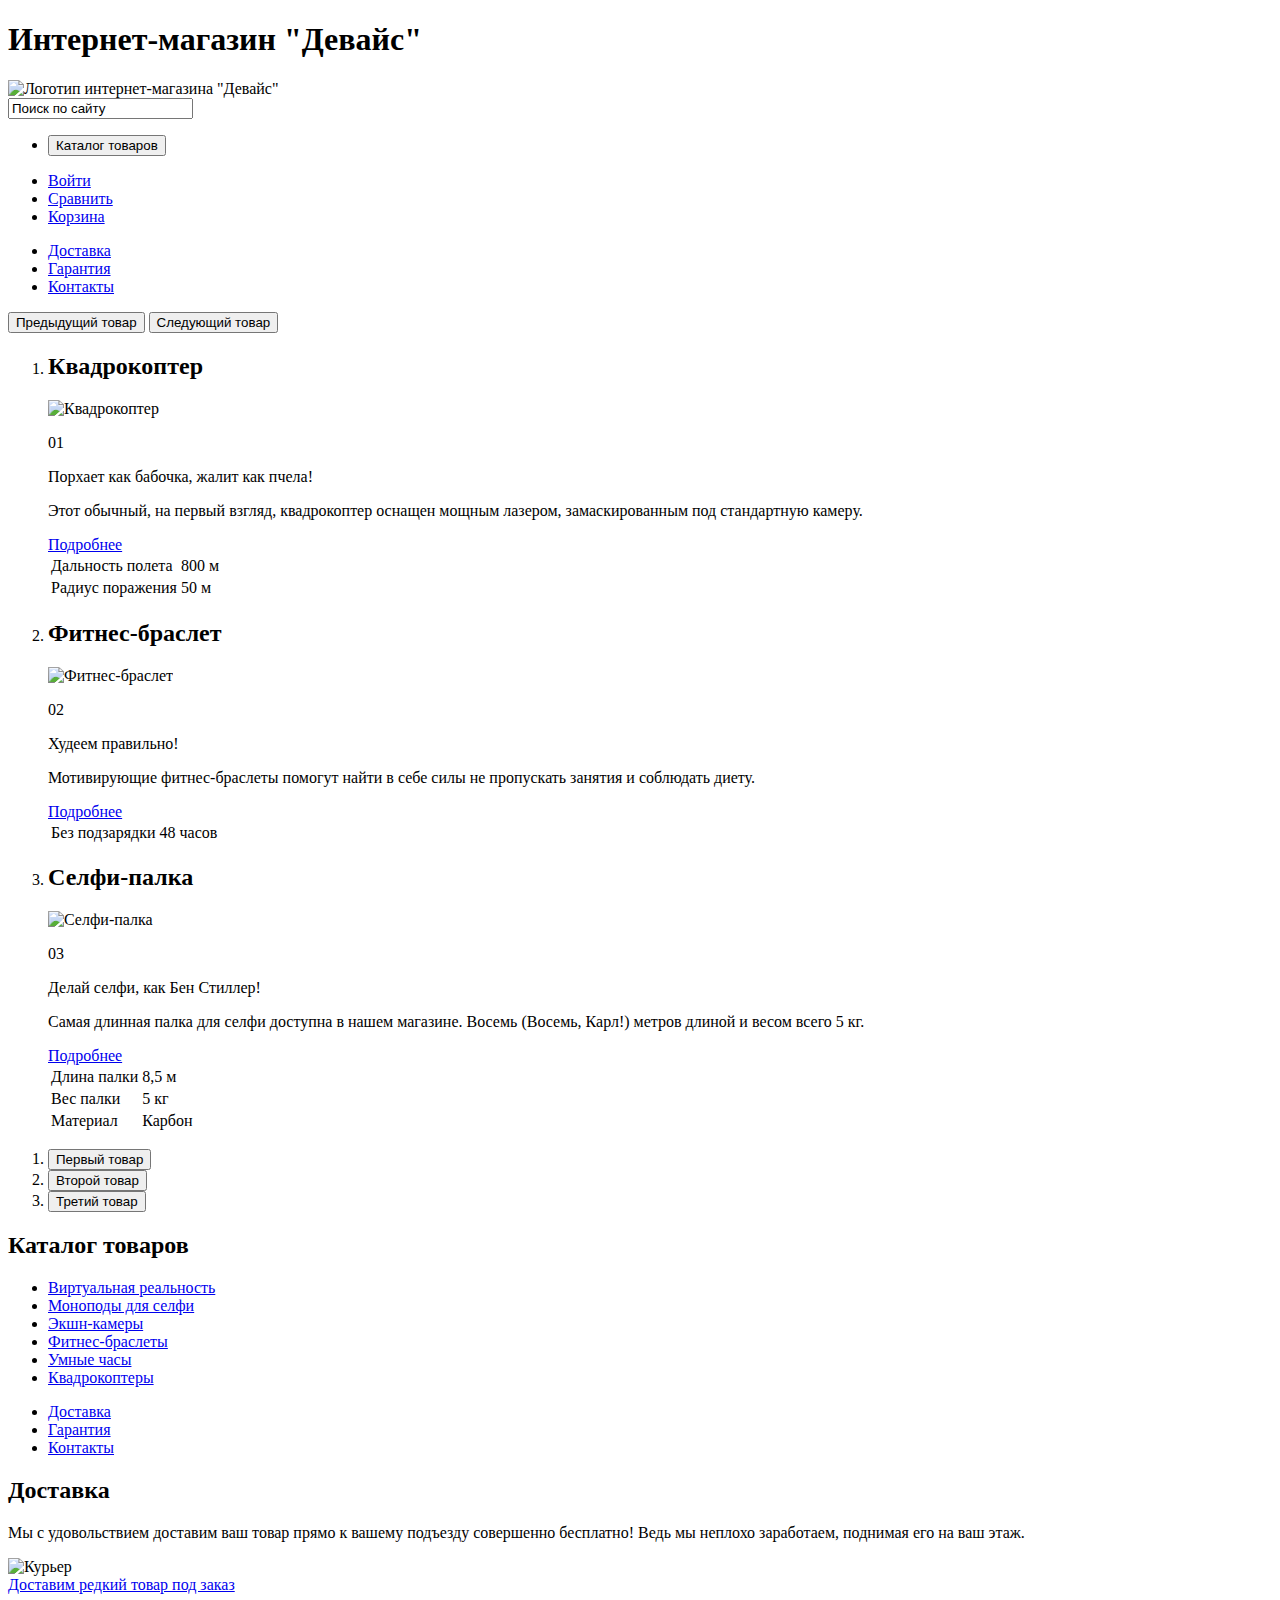
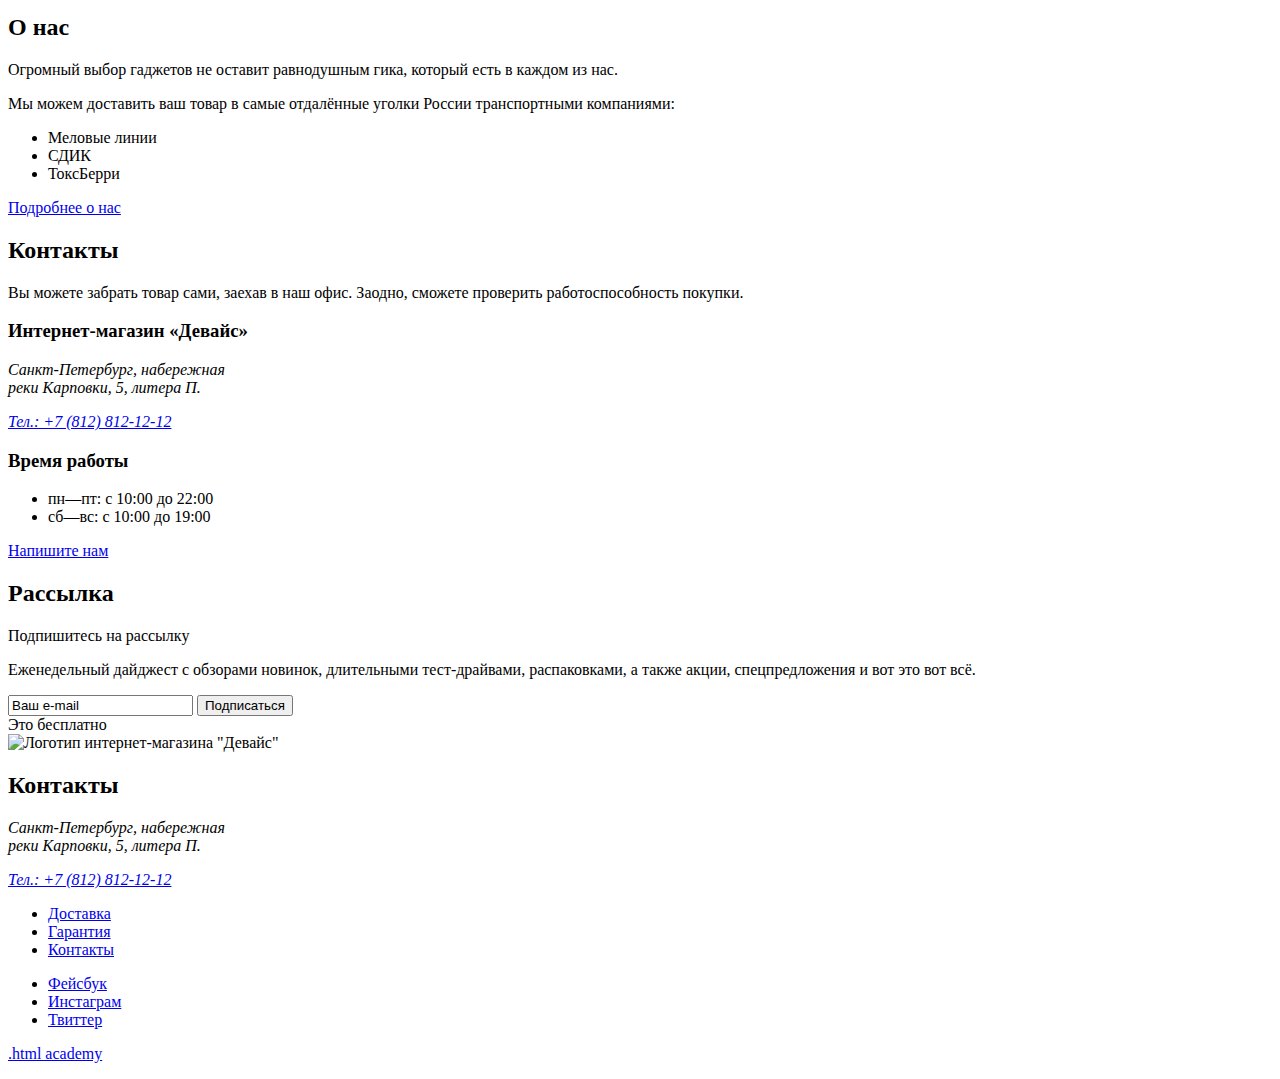
==== index.html @ 281ca339 "Исправляет слайдер на главной странице" ====
<!DOCTYPE html>
<html lang="ru">
  <head>
    <meta charset="utf-8">
    <title>HTML Academy: Девайс</title>
  </head>
  <body>
    <header class="page-header">
      <h1 class="visually-hidden">Интернет-магазин "Девайс"</h1>
      <img class="logo-header" src="#" alt='Логотип интернет-магазина "Девайс"'>
      <form>
        <input type="search" name="page-search" id="search-field" value="Поиск по сайту">
      </form>
      <nav class="page-navigation">
        <ul class="navigation-catalogue">
          <li class="navigation-item">
            <button class="catalog-button" type="button">Каталог товаров</button>
          </li>
        </ul>
        <ul class="navigation-user">
          <li class="navigation-item">
            <a class="navigation-link" href="#">Войти</a>
          </li>
          <li class="navigation-item">
            <a class="navigation-link" href="#">Сравнить</a>
          </li>
          <li class="navigation-item">
            <a class="navigation-link" href="#">Корзина</a>
          </li>
        </ul>
        <ul class="navigation-services">
          <li class="navigation-item">
            <a class="navigation-link" href="#">Доставка</a>
          </li>
          <li class="navigation-item">
            <a class="navigation-link" href="#">Гарантия</a>
          </li>
          <li class="navigation-item">
            <a class="navigation-link" href="#">Контакты</a>
          </li>
        </ul>
      </nav>
    </header>
    <main class="main-index">
      <div class="device-navigation">
        <button class="slider-button slider-prev" type="button">
          <span class="visually-hidden">Предыдущий товар</span>
        </button>
        <button class="slider-button slider-next" type="button">
          <span class="visually-hidden">Следующий товар</span>
        </button>
      </div>
      <ol class="slider-pagination">
        <li class="slider-pagination-item">
          <section class="slider-quadcopter">
            <h2 class="visually-hidden">Квадрокоптер</h2>
            <img src="#" alt="Квадрокоптер">
            <p class="device-number">01</p>
            <p class="device-motto">Порхает как бабочка, жалит как пчела!</p>
            <p class="device-description">Этот обычный, на первый взгляд, квадрокоптер оснащен
              мощным лазером, замаскированным под стандартную камеру.</p>
            <a class="link device-details" href="#">Подробнее</a>
            <table class="device-table">
              <tr class="device-table-item">
                <td class="device-table-key">Дальность полета</td>
                <td class="device-table-value">800 м</td>
              </tr>
              <tr class="device-table-item">
                <td class="device-table-key">Радиус поражения</td>
                <td class="device-table-value">50 м</td>
              </tr>
            </table>
          </section>
        </li>
        <li class="slider-pagination-item">
          <section class="slider-fitness-tracker">
            <h2 class="visually-hidden">Фитнес-браслет</h2>
            <img src="#" alt="Фитнес-браслет">
            <p class="device-number">02</p>
            <p class="device-motto">Худеем правильно!</p>
            <p class="device-description">Мотивирующие фитнес-браслеты помогут найти в себе силы
              не пропускать занятия и соблюдать диету.</p>
            <a class="link device-details" href="#">Подробнее</a>
            <table class="device-table">
              <tr class="device-table-item">
                <td class="device-table-key">Без подзарядки</td>
                <td class="device-table-value">48 часов</td>
              </tr>
            </table>
          </section>
        </li>
        <li class="slider-pagination-item">
          <section class="monopod">
            <h2 class="visually-hidden">Селфи-палка</h2>
            <img src="#" alt="Селфи-палка">
            <p class="device-number">03</p>
            <p class="device-motto">Делай селфи, как Бен Стиллер!</p>
            <p class="device-description">Самая длинная палка для селфи доступна в нашем магазине.
              Восемь (Восемь, Карл!) метров длиной и весом всего 5 кг.</p>
            <a class="link device-details" href="#">Подробнее</a>
            <table class="device-table">
              <tr class="device-table-item">
                <td class="device-table-key">Длина палки</td>
                <td class="device-table-value">8,5 м</td>
              </tr>
              <tr class="device-table-item">
                <td class="device-table-key">Вес палки</td>
                <td class="device-table-value">5 кг</td>
              </tr>
              <tr class="device-table-item">
                <td class="device-table-key">Материал</td>
                <td class="device-table-value">Карбон</td>
              </tr>
            </table>
          </section>
        </li>
      </ol>
      <ol class="device-navigation">
        <li class="device-navigation-item">
          <button class="device-button-active">
            <span class="visually-hidden">Первый товар</span>
          </button>
        </li>
        <li class="device-navigation-item">
          <button class="device-button">
            <span class="visually-hidden">Второй товар</span>
          </button>
        </li>
        <li class="device-navigation-item">
          <button class="device-button">
            <span class="visually-hidden">Третий товар</span>
          </button>
        </li>
      </ol>
      <section class="catalog">
        <h2 class="visually-hidden">Каталог товаров</h2>
        <ul class="catalog-list">
          <li class="catalog-item">
            <a class="catalog-link" href="catalog.html">Виртуальная реальность</a>
          </li>
          <li class="catalog-item">
            <a class="catalog-link" href="catalog.html">Моноподы для селфи</a>
          </li>
          <li class="catalog-item">
            <a class="catalog-link" href="catalog.html">Экшн-камеры</a>
          </li>
          <li class="catalog-item">
            <a class="catalog-link" href="catalog.html">Фитнес-браслеты</a>
          </li>
          <li class="catalog-item">
            <a class="catalog-link" href="catalog.html">Умные часы</a>
          </li>
          <li class="catalog-item">
            <a class="catalog-link" href="catalog.html">Квадрокоптеры</a>
          </li>
        </ul>
      </section>
      <section class="delivery">
        <ul class="navigation-services">
          <li class="navigation-item">
            <a class="link navigation-link" href="#">Доставка</a>
          </li>
          <li class="navigation-item">
            <a class="link navigation-link" href="#">Гарантия</a>
          </li>
          <li class="navigation-item">
            <a class="link navigation-link" href="#">Контакты</a>
          </li>
        </ul>
        <h2 class="delivery">Доставка</h2>
        <p class="delivery-text">Мы с удовольствием доставим ваш товар прямо
          к вашему подъезду совершенно бесплатно! Ведь
          мы неплохо заработаем, поднимая его на ваш этаж.</p>
        <img src="#" alt="Курьер">
      </section>
      <div class="special-delivery">
        <a class="special-delivery-link" href="#">
          Доставим редкий товар под заказ
        </a>
      </div>
      <section class="contacts">
        <h2 class="about-us">О нас</h2>
        <p class="about-us-text">
          Огромный выбор гаджетов не оставит равнодушным
          гика, который есть в каждом из нас.
        </p>
        <p class="about-us-text">
          Мы можем доставить ваш товар в самые отдалённые
          уголки России транспортными компаниями:
        </p>
        <ul class="about-us-list">
          <li class="about-us-item">Меловые линии</li>
          <li class="about-us-item">СДИК</li>
          <li class="about-us-item">ТоксБерри</li>
        </ul>
        <a class="link more-about-us" href="#">Подробнее о нас</a>
      </section>
      <section class="contacts">
        <h2 class="contacts">Контакты</h2>
        <p class="contacts-text">
          Вы можете забрать товар сами, заехав в наш офис.
          Заодно, сможете проверить работоспособность покупки.
        </p>
        <h3 class="contacts-name">Интернет-магазин «Девайс»</h3>
        <address class="contacts-address">
          <p class="contacts-address-text">Санкт-Петербург, набережная<br>
            реки Карповки, 5, литера П.</p>
          <a class="contacts-phone" href="tel:88121212">Тел.: +7 (812) 812-12-12</a>
        </address>
        <h3 class="contacts-schedule">Время работы</h3>
        <ul class="schedule">
          <li class="schedule-item">пн—пт: с 10:00 до 22:00</li>
          <li class="schedule-item">сб—вс: с 10:00 до 19:00</li>
        </ul>
        <a class="link contacts-mail" href="#">Напишите нам</a>
      </section>
      <section class="mailing">
        <h2 class="visually-hidden">Рассылка</h2>
        <p class="mailing-motto">Подпишитесь на рассылку</p>
        <p class="mailing-text">Еженедельный дайджест с обзорами новинок,
          длительными тест-драйвами, распаковками, а также акции, спецпредложения и вот это вот всё.</p>
        <form class="mailing-form">
          <input class="subscription" type="email" value="Ваш e-mail">
          <button class="subscription-button" type="submit">Подписаться</button>
        </form>
        <span class="mailing-free">Это бесплатно</span>
      </section>
    </main>
    <footer class="page-footer">
      <img class="logo-footer" src="#" alt='Логотип интернет-магазина "Девайс"'>
      <h2 class="visually-hidden">Контакты</h2>
      <address class="contacts-address">
        <p class="contacts-address-text">Санкт-Петербург, набережная<br>
          реки Карповки, 5, литера П.</p>
        <a class="contacts-phone" href="tel:88121212">Тел.: +7 (812) 812-12-12</a>
      </address>
      <nav class="page-navigation">
        <ul class="navigation-info">
          <li class="navigation-item">
            <a class="navigation-link" href="#">Доставка</a>
          </li>
          <li class="navigation-item">
            <a class="navigation-link" href="#">Гарантия</a>
          </li>
          <li class="navigation-item">
            <a class="navigation-link" href="#">Контакты</a>
          </li>
        </ul>
      </nav>
      <ul class="social-media-links">
        <li class="social-media-item">
          <a class="facebook-link" href="https://www.facebook.com/htmlacademy">
            <span class="visually-hidden">Фейсбук</span>
          </a>
        </li>
        <li class="social-media-item">
          <a class="instagram-link" href="https://www.instagram.com/htmlacademy/">
            <span class="visually-hidden">Инстаграм</span>
          </a>
        </li>
        <li class="social-media-item">
          <a class="twitter-link" href="https://www.twitter.com/htmlacademy_ru">
            <span class="visually-hidden">Твиттер</span>
          </a>
        </li>
      </ul>
      <p class="htmlacademy-text">
        <a class="htmlacademy-link" href="https://htmlacademy.ru/">.html academy</a>
      </p>
    </footer>
  </body>
</html>
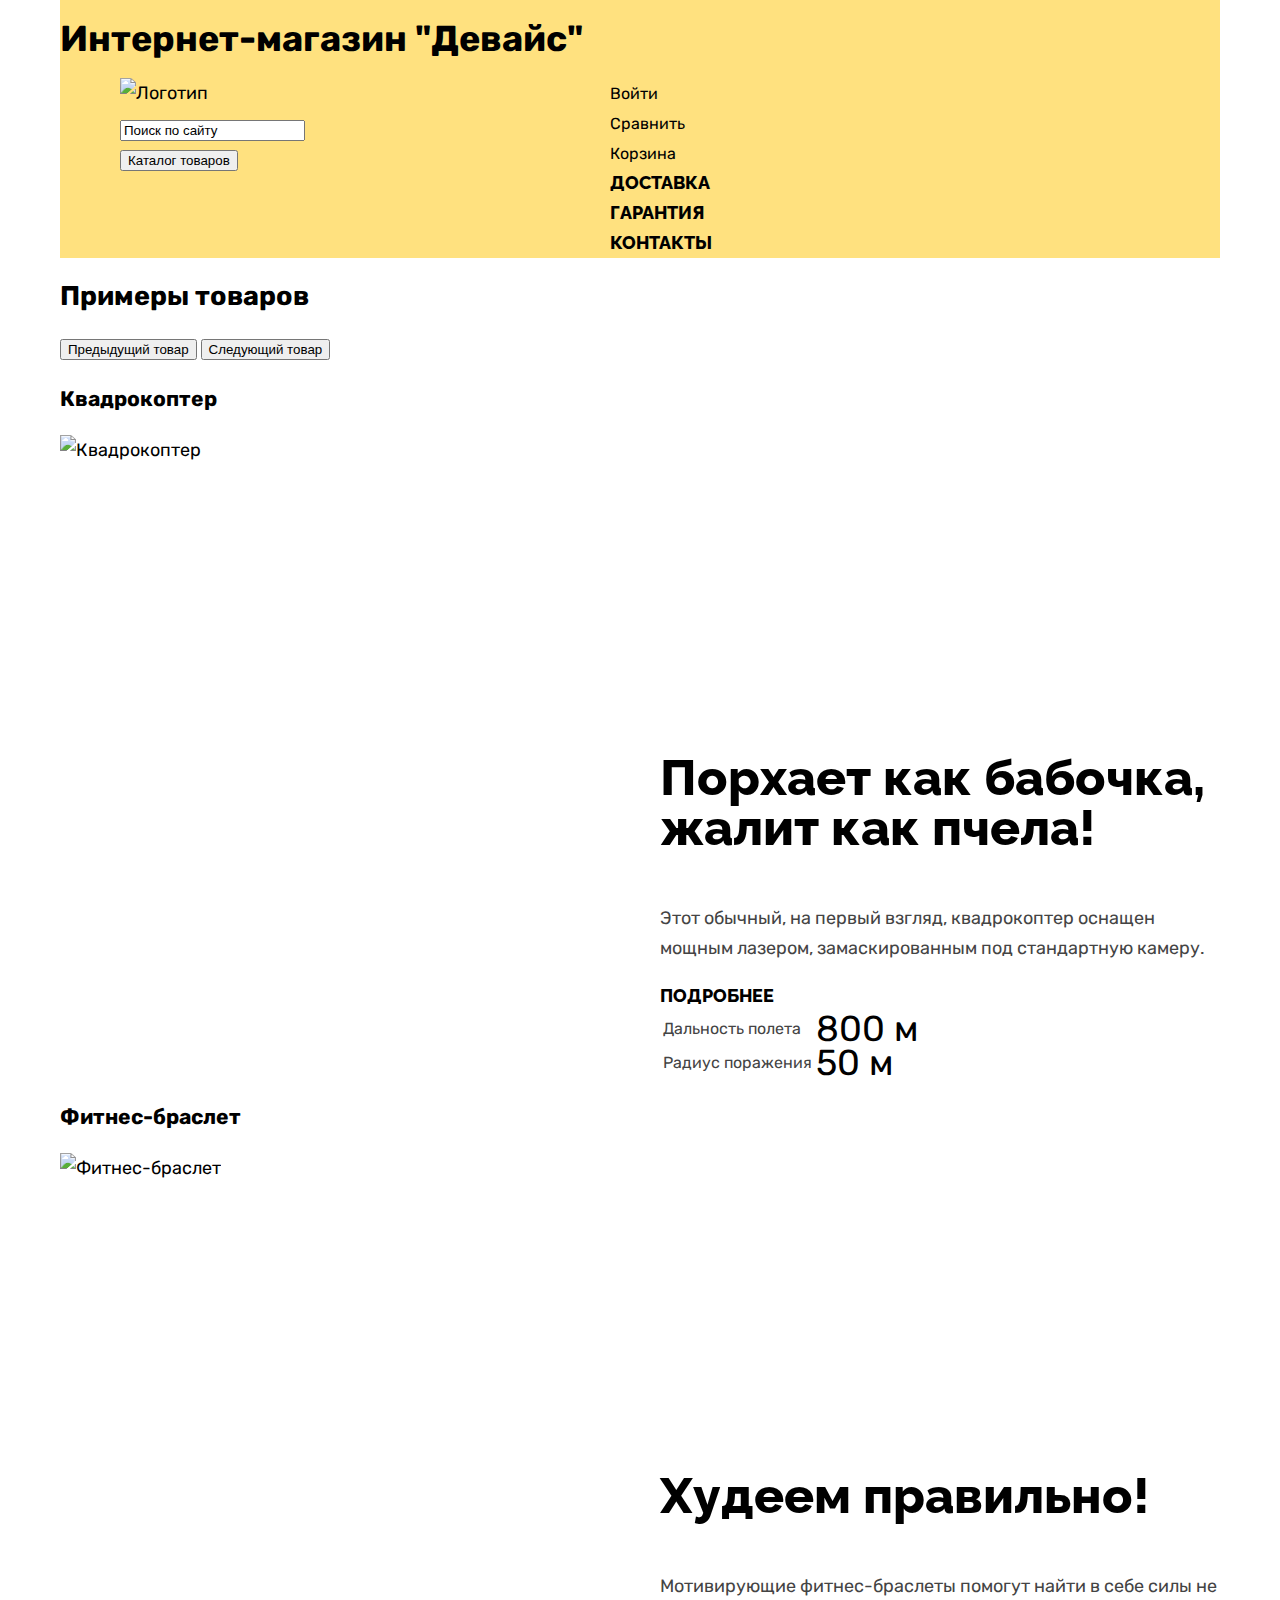
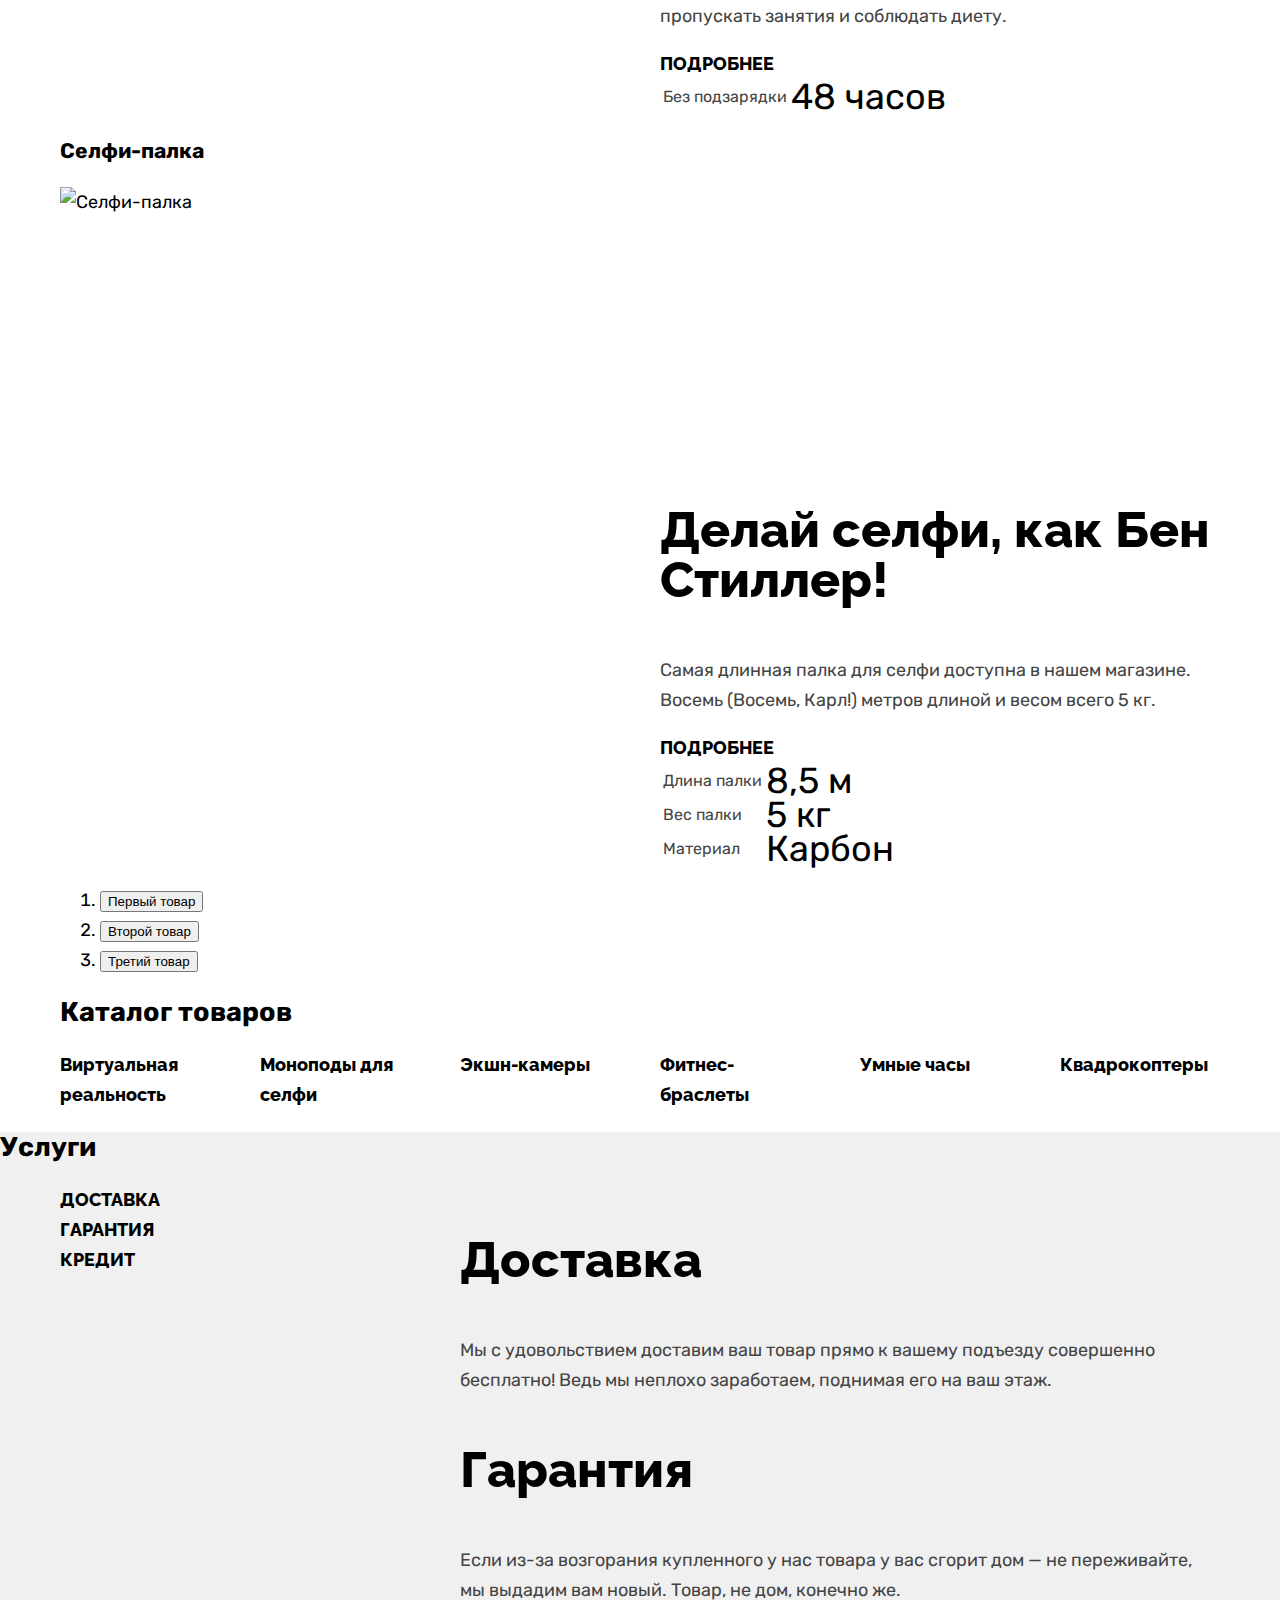
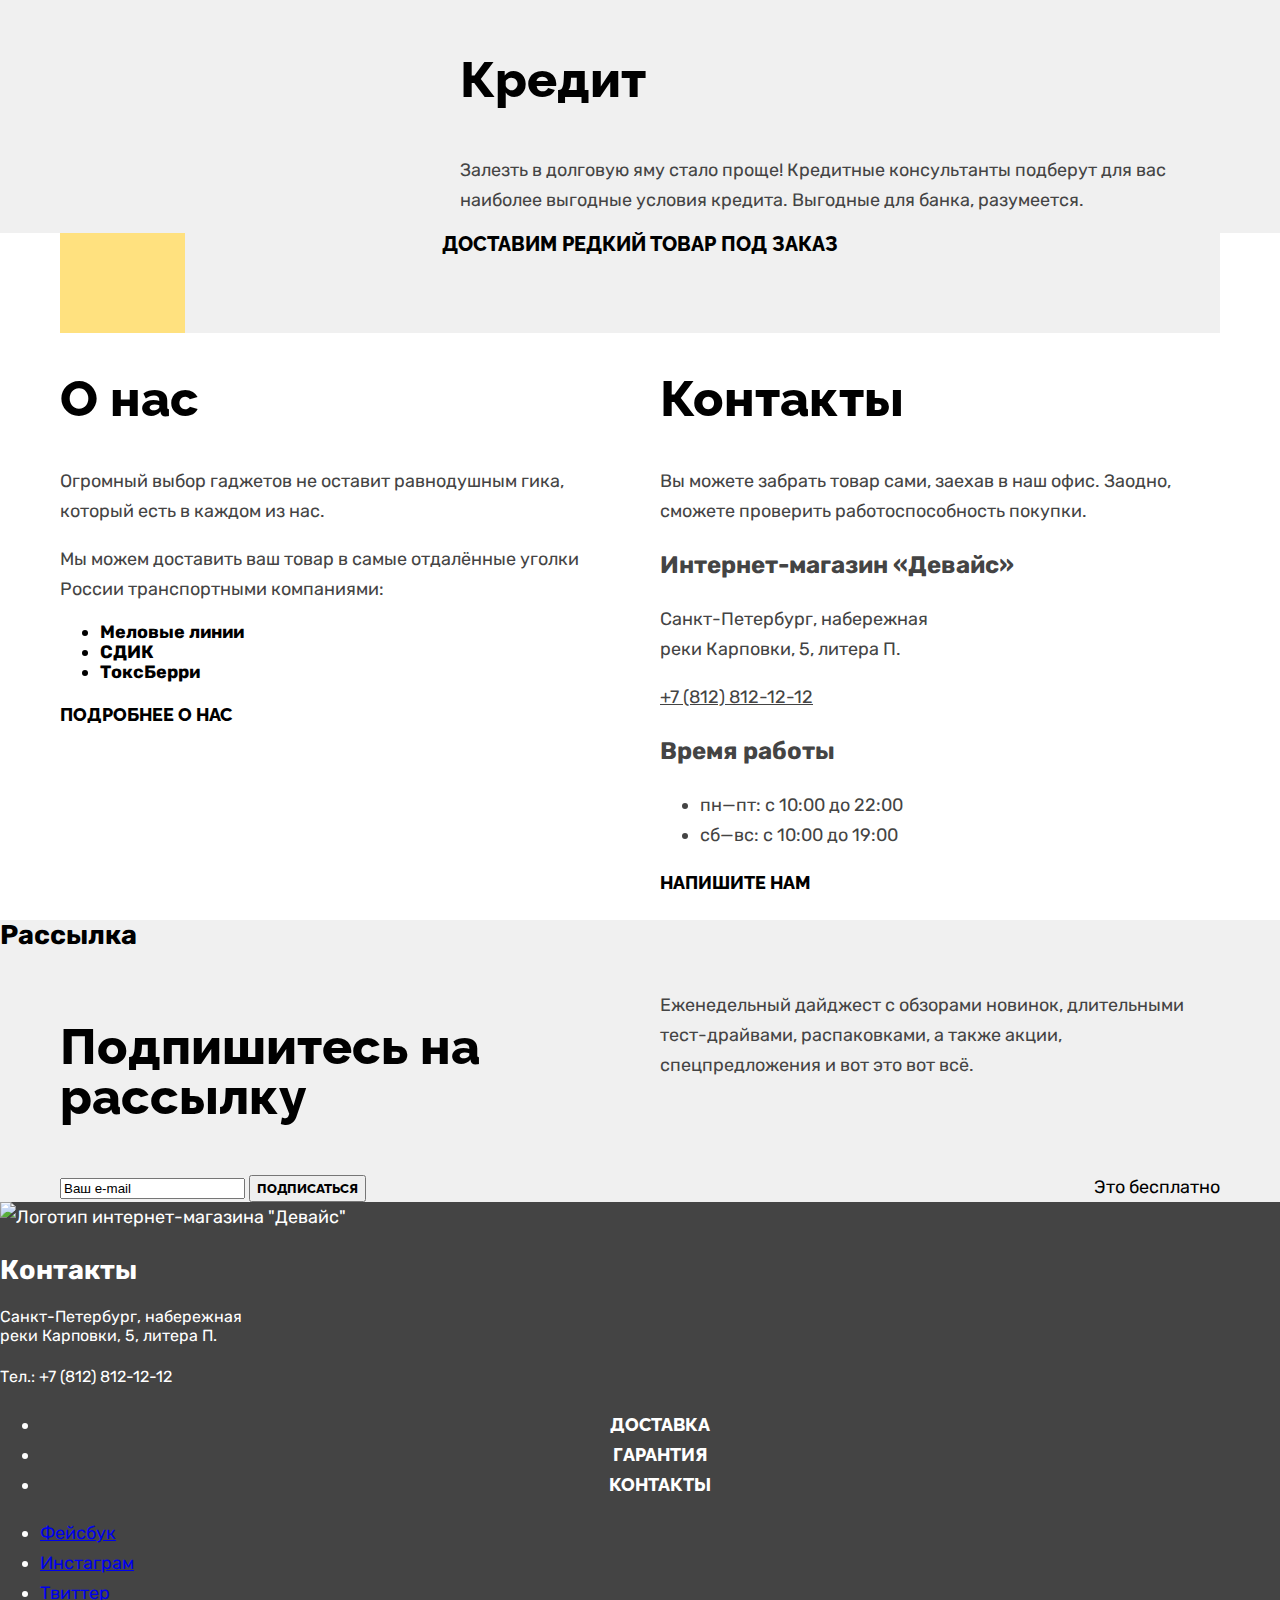
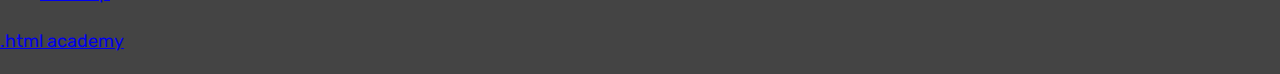
==== commit b933d7bb: "Базовая сетка для шапки и основной части главной страницы" ====
--- a/index.html
+++ b/index.html
@@ -3,135 +3,149 @@
   <head>
     <meta charset="utf-8">
     <title>HTML Academy: Девайс</title>
+    <link rel="stylesheet" href="styles/styles.css">
   </head>
   <body>
     <header class="page-header">
       <h1 class="visually-hidden">Интернет-магазин "Девайс"</h1>
-      <img class="logo-header" src="#" alt='Логотип интернет-магазина "Девайс"'>
-      <form>
-        <input type="search" name="page-search" id="search-field" value="Поиск по сайту">
-      </form>
-      <nav class="page-navigation">
-        <ul class="navigation-catalogue">
-          <li class="navigation-item">
-            <button class="catalog-button" type="button">Каталог товаров</button>
-          </li>
-        </ul>
-        <ul class="navigation-user">
-          <li class="navigation-item">
-            <a class="navigation-link" href="#">Войти</a>
-          </li>
-          <li class="navigation-item">
-            <a class="navigation-link" href="#">Сравнить</a>
-          </li>
-          <li class="navigation-item">
-            <a class="navigation-link" href="#">Корзина</a>
-          </li>
-        </ul>
-        <ul class="navigation-services">
-          <li class="navigation-item">
-            <a class="navigation-link" href="#">Доставка</a>
-          </li>
-          <li class="navigation-item">
-            <a class="navigation-link" href="#">Гарантия</a>
-          </li>
-          <li class="navigation-item">
-            <a class="navigation-link" href="#">Контакты</a>
-          </li>
-        </ul>
+      <nav class="navigation">
+        <div class="navigation-container">
+          <img class="logo-header" src="img/logo.svg" width="145" height="36" alt='Логотип интернет-магазина "Девайс"'>
+          <form class="search">
+            <input type="search" name="page-search" id="search-field" value="Поиск по сайту">
+          </form>
+          <ul class="navigation-list navigation-catalog">
+            <li class="navigation-item">
+              <button class="catalog-button" type="button">Каталог товаров</button>
+            </li>
+          </ul>
+        </div>
+        <div class="navigation-container">
+          <ul class="navigation-list navigation-user">
+            <li class="navigation-user-item">
+              <a class="navigation-user-link" href="#">Войти</a>
+            </li>
+            <li class="navigation-user-item">
+              <a class="navigation-user-link" href="#">Сравнить</a>
+            </li>
+            <li class="navigation-user-item">
+              <a class="navigation-user-link" href="#">Корзина</a>
+            </li>
+          </ul>
+          <ul class="navigation-list navigation-services">
+            <li class="navigation-item">
+              <a class="navigation-link" href="#">Доставка</a>
+            </li>
+            <li class="navigation-item">
+              <a class="navigation-link" href="#">Гарантия</a>
+            </li>
+            <li class="navigation-item">
+              <a class="navigation-link" href="#">Контакты</a>
+            </li>
+          </ul>
+        </div>
       </nav>
     </header>
-    <main class="main-index">
-      <div class="device-navigation">
-        <button class="slider-button slider-prev" type="button">
-          <span class="visually-hidden">Предыдущий товар</span>
-        </button>
-        <button class="slider-button slider-next" type="button">
-          <span class="visually-hidden">Следующий товар</span>
-        </button>
-      </div>
-      <ol class="slider-pagination">
-        <li class="slider-pagination-item">
-          <section class="slider-quadcopter">
-            <h2 class="visually-hidden">Квадрокоптер</h2>
-            <img src="#" alt="Квадрокоптер">
-            <p class="device-number">01</p>
-            <p class="device-motto">Порхает как бабочка, жалит как пчела!</p>
-            <p class="device-description">Этот обычный, на первый взгляд, квадрокоптер оснащен
-              мощным лазером, замаскированным под стандартную камеру.</p>
-            <a class="link device-details" href="#">Подробнее</a>
-            <table class="device-table">
-              <tr class="device-table-item">
-                <td class="device-table-key">Дальность полета</td>
-                <td class="device-table-value">800 м</td>
-              </tr>
-              <tr class="device-table-item">
-                <td class="device-table-key">Радиус поражения</td>
-                <td class="device-table-value">50 м</td>
-              </tr>
-            </table>
-          </section>
-        </li>
-        <li class="slider-pagination-item">
-          <section class="slider-fitness-tracker">
-            <h2 class="visually-hidden">Фитнес-браслет</h2>
-            <img src="#" alt="Фитнес-браслет">
-            <p class="device-number">02</p>
-            <p class="device-motto">Худеем правильно!</p>
-            <p class="device-description">Мотивирующие фитнес-браслеты помогут найти в себе силы
-              не пропускать занятия и соблюдать диету.</p>
-            <a class="link device-details" href="#">Подробнее</a>
-            <table class="device-table">
-              <tr class="device-table-item">
-                <td class="device-table-key">Без подзарядки</td>
-                <td class="device-table-value">48 часов</td>
-              </tr>
-            </table>
-          </section>
-        </li>
-        <li class="slider-pagination-item">
-          <section class="monopod">
-            <h2 class="visually-hidden">Селфи-палка</h2>
-            <img src="#" alt="Селфи-палка">
-            <p class="device-number">03</p>
-            <p class="device-motto">Делай селфи, как Бен Стиллер!</p>
-            <p class="device-description">Самая длинная палка для селфи доступна в нашем магазине.
-              Восемь (Восемь, Карл!) метров длиной и весом всего 5 кг.</p>
-            <a class="link device-details" href="#">Подробнее</a>
-            <table class="device-table">
-              <tr class="device-table-item">
-                <td class="device-table-key">Длина палки</td>
-                <td class="device-table-value">8,5 м</td>
-              </tr>
-              <tr class="device-table-item">
-                <td class="device-table-key">Вес палки</td>
-                <td class="device-table-value">5 кг</td>
-              </tr>
-              <tr class="device-table-item">
-                <td class="device-table-key">Материал</td>
-                <td class="device-table-value">Карбон</td>
-              </tr>
-            </table>
-          </section>
-        </li>
-      </ol>
-      <ol class="device-navigation">
-        <li class="device-navigation-item">
-          <button class="device-button-active">
-            <span class="visually-hidden">Первый товар</span>
+    <main class="main-container main-index">
+      <section class="device-examples">
+        <h2 class="visually-hidden">Примеры товаров</h2>
+        <div class="device-navigation">
+          <button class="slider-button slider-prev" type="button">
+            <span class="visually-hidden">Предыдущий товар</span>
           </button>
-        </li>
-        <li class="device-navigation-item">
-          <button class="device-button">
-            <span class="visually-hidden">Второй товар</span>
+          <button class="slider-button slider-next" type="button">
+            <span class="visually-hidden">Следующий товар</span>
           </button>
-        </li>
-        <li class="device-navigation-item">
-          <button class="device-button">
-            <span class="visually-hidden">Третий товар</span>
-          </button>
-        </li>
-      </ol>
+        </div>
+        <ol class="slider-pagination">
+          <li class="slider-item">
+            <div class="slider-container">
+              <h3 class="visually-hidden">Квадрокоптер</h3>
+              <img class="slider-image" src="img/slider/quadcopter.png" width="560" height="560" alt="Квадрокоптер">
+            </div>
+            <div class="slider-container">
+              <p class="device-number">01</p>
+              <p class="section-title device-motto">Порхает как бабочка, жалит как пчела!</p>
+              <p class="device-description">Этот обычный, на первый взгляд, квадрокоптер оснащен
+                мощным лазером, замаскированным под стандартную камеру.</p>
+              <a class="yellow-button device-details" href="#">Подробнее</a>
+              <table class="device-table">
+                <tr class="device-table-item">
+                  <td class="device-table-key">Дальность полета</td>
+                  <td class="device-table-value">800 м</td>
+                </tr>
+                <tr class="device-table-item">
+                  <td class="device-table-key">Радиус поражения</td>
+                  <td class="device-table-value">50 м</td>
+                </tr>
+              </table>
+            </div>
+          </li>
+          <li class="slider-item">
+            <div class="slider-container">
+              <h3 class="visually-hidden">Фитнес-браслет</h3>
+              <img class="slider-image" src="img/slider/bracelet.png" width="560" height="560" alt="Фитнес-браслет">
+            </div>
+            <div class="slider-container">
+              <p class="device-number">02</p>
+              <p class="section-title device-motto">Худеем правильно!</p>
+              <p class="device-description">Мотивирующие фитнес-браслеты помогут найти в себе силы
+                не пропускать занятия и соблюдать диету.</p>
+              <a class="yellow-button device-details" href="#">Подробнее</a>
+              <table class="device-table">
+                <tr class="device-table-item">
+                  <td class="device-table-key">Без подзарядки</td>
+                  <td class="device-table-value">48 часов</td>
+                </tr>
+              </table>
+            </div>
+          </li>
+          <li class="slider-item">
+            <div class="slider-container">
+              <h3 class="visually-hidden">Селфи-палка</h3>
+              <img class="slider-image" src="img/slider/monopods.png" width="560" height="560" alt="Селфи-палка">
+            </div>
+            <div class="slider-container">
+              <p class="device-number">03</p>
+              <p class="section-title device-motto">Делай селфи, как Бен Стиллер!</p>
+              <p class="device-description">Самая длинная палка для селфи доступна в нашем магазине.
+                Восемь (Восемь, Карл!) метров длиной и весом всего 5 кг.</p>
+              <a class="yellow-button device-details" href="#">Подробнее</a>
+              <table class="device-table">
+                <tr class="device-table-item">
+                  <td class="device-table-key">Длина палки</td>
+                  <td class="device-table-value">8,5 м</td>
+                </tr>
+                <tr class="device-table-item">
+                  <td class="device-table-key">Вес палки</td>
+                  <td class="device-table-value">5 кг</td>
+                </tr>
+                <tr class="device-table-item">
+                  <td class="device-table-key">Материал</td>
+                  <td class="device-table-value">Карбон</td>
+                </tr>
+              </table>
+            </div>
+          </li>
+        </ol>
+        <ol class="device-navigation">
+          <li class="device-navigation-item">
+            <button class="device-button-active">
+              <span class="visually-hidden">Первый товар</span>
+            </button>
+          </li>
+          <li class="device-navigation-item">
+            <button class="device-button">
+              <span class="visually-hidden">Второй товар</span>
+            </button>
+          </li>
+          <li class="device-navigation-item">
+            <button class="device-button">
+              <span class="visually-hidden">Третий товар</span>
+            </button>
+          </li>
+        </ol>
+      </section>
       <section class="catalog">
         <h2 class="visually-hidden">Каталог товаров</h2>
         <ul class="catalog-list">
@@ -155,86 +169,112 @@
           </li>
         </ul>
       </section>
-      <section class="delivery">
-        <ul class="navigation-services">
-          <li class="navigation-item">
-            <a class="link navigation-link" href="#">Доставка</a>
-          </li>
-          <li class="navigation-item">
-            <a class="link navigation-link" href="#">Гарантия</a>
-          </li>
-          <li class="navigation-item">
-            <a class="link navigation-link" href="#">Контакты</a>
-          </li>
-        </ul>
-        <h2 class="delivery">Доставка</h2>
-        <p class="delivery-text">Мы с удовольствием доставим ваш товар прямо
-          к вашему подъезду совершенно бесплатно! Ведь
-          мы неплохо заработаем, поднимая его на ваш этаж.</p>
-        <img src="#" alt="Курьер">
-      </section>
-      <div class="special-delivery">
-        <a class="special-delivery-link" href="#">
-          Доставим редкий товар под заказ
-        </a>
-      </div>
+      <section class="services">
+        <h2 class="visually-hidden">Услуги</h2>
+        <div class="tabs-container">
+          <ol class="navigation-tabs">
+            <li class="navigation-item">
+              <a class="yellow-button" href="#">Доставка</a>
+            </li>
+            <li class="navigation-item">
+              <a class="yellow-button" href="#">Гарантия</a>
+            </li>
+            <li class="navigation-item">
+              <a class="yellow-button" href="#">Кредит</a>
+            </li>
+          </ol>
+          <ol class="navigation-tabs">
+            <li>
+              <h3 class="section-title">Доставка</h3>
+              <p class="tab-text">Мы с удовольствием доставим ваш товар прямо
+                к вашему подъезду совершенно бесплатно! Ведь
+                мы неплохо заработаем, поднимая его на ваш этаж.</p>
+            </li>
+            <li>
+              <h3 class="section-title">Гарантия</h3>
+              <p class="tab-text">Если из-за возгорания купленного у нас товара у вас
+                сгорит дом — не переживайте, мы выдадим вам новый.
+                Товар, не дом, конечно же.</p>
+            </li>
+            <li>
+              <h3 class="section-title">Кредит</h3>
+              <p class="tab-text">Залезть в долговую яму стало проще! Кредитные
+                консультанты подберут для вас наиболее выгодные
+                условия кредита. Выгодные для банка, разумеется.</p>
+            </li>
+          </ol>
+        </div>
+      </section>
+      <a class="special-delivery-link" href="#">
+        <svg class="special-delivery-icon" width="125" height="100"></svg>
+        <div class="special-delivery-text">Доставим редкий товар под заказ</div>
+        <svg class="special-delivery-info" width="125" height="100"></svg>
+      </a>
       <section class="contacts">
-        <h2 class="about-us">О нас</h2>
-        <p class="about-us-text">
-          Огромный выбор гаджетов не оставит равнодушным
-          гика, который есть в каждом из нас.
-        </p>
-        <p class="about-us-text">
-          Мы можем доставить ваш товар в самые отдалённые
-          уголки России транспортными компаниями:
-        </p>
-        <ul class="about-us-list">
-          <li class="about-us-item">Меловые линии</li>
-          <li class="about-us-item">СДИК</li>
-          <li class="about-us-item">ТоксБерри</li>
-        </ul>
-        <a class="link more-about-us" href="#">Подробнее о нас</a>
-      </section>
-      <section class="contacts">
-        <h2 class="contacts">Контакты</h2>
-        <p class="contacts-text">
-          Вы можете забрать товар сами, заехав в наш офис.
-          Заодно, сможете проверить работоспособность покупки.
-        </p>
-        <h3 class="contacts-name">Интернет-магазин «Девайс»</h3>
-        <address class="contacts-address">
-          <p class="contacts-address-text">Санкт-Петербург, набережная<br>
-            реки Карповки, 5, литера П.</p>
-          <a class="contacts-phone" href="tel:88121212">Тел.: +7 (812) 812-12-12</a>
-        </address>
-        <h3 class="contacts-schedule">Время работы</h3>
-        <ul class="schedule">
-          <li class="schedule-item">пн—пт: с 10:00 до 22:00</li>
-          <li class="schedule-item">сб—вс: с 10:00 до 19:00</li>
-        </ul>
-        <a class="link contacts-mail" href="#">Напишите нам</a>
+        <div class="contacts-container">
+          <h2 class="section-title">О нас</h2>
+          <p class="about-us-text">
+            Огромный выбор гаджетов не оставит равнодушным
+            гика, который есть в каждом из нас.
+          </p>
+          <p class="about-us-text">
+            Мы можем доставить ваш товар в самые отдалённые
+            уголки России транспортными компаниями:
+          </p>
+          <ul class="about-us-list">
+            <li class="about-us-item">Меловые линии</li>
+            <li class="about-us-item">СДИК</li>
+            <li class="about-us-item">ТоксБерри</li>
+          </ul>
+          <a class="yellow-button more-about-us" href="#">Подробнее о нас</a>
+        </div>
+        <div class="contacts-container">
+          <h2 class="section-title">Контакты</h2>
+          <p class="contacts-text">
+            Вы можете забрать товар сами, заехав в наш офис.
+            Заодно, сможете проверить работоспособность покупки.
+          </p>
+          <h3 class="contacts-subtitle">Интернет-магазин «Девайс»</h3>
+          <address class="contacts-address">
+            <p class="contacts-address-text">Санкт-Петербург, набережная<br>
+              реки Карповки, 5, литера П.</p>
+            <a class="contacts-phone" href="tel:88121212">+7 (812) 812-12-12</a>
+          </address>
+          <h3 class="contacts-subtitle">Время работы</h3>
+          <ul class="schedule">
+            <li class="schedule-item">пн—пт: с 10:00 до 22:00</li>
+            <li class="schedule-item">сб—вс: с 10:00 до 19:00</li>
+          </ul>
+          <a class="yellow-button contacts-mail" href="#">Напишите нам</a>
+        </div>
       </section>
       <section class="mailing">
         <h2 class="visually-hidden">Рассылка</h2>
-        <p class="mailing-motto">Подпишитесь на рассылку</p>
-        <p class="mailing-text">Еженедельный дайджест с обзорами новинок,
-          длительными тест-драйвами, распаковками, а также акции, спецпредложения и вот это вот всё.</p>
-        <form class="mailing-form">
-          <input class="subscription" type="email" value="Ваш e-mail">
-          <button class="subscription-button" type="submit">Подписаться</button>
-        </form>
-        <span class="mailing-free">Это бесплатно</span>
+        <div class="mailing-container">
+          <div class="mailing-block">
+            <p class="section-title mailing-text">Подпишитесь на рассылку</p>
+            <p class="mailing-text">Еженедельный дайджест с обзорами новинок,
+              длительными тест-драйвами, распаковками, а также акции, спецпредложения и вот это вот всё.</p>
+          </div>
+          <div class="mailing-block">
+            <form class="mailing-form">
+              <input class="subscription" type="email" value="Ваш e-mail">
+              <button class="subscription-button" type="submit"><span class="yellow-button">Подписаться</span></button>
+            </form>
+            <span class="mailing-free">Это бесплатно</span>
+          </div>
+        </div>
       </section>
     </main>
     <footer class="page-footer">
-      <img class="logo-footer" src="#" alt='Логотип интернет-магазина "Девайс"'>
+      <img class="logo-footer" src="img/logo.svg" width="145" height="36" alt='Логотип интернет-магазина "Девайс"'>
       <h2 class="visually-hidden">Контакты</h2>
-      <address class="contacts-address">
-        <p class="contacts-address-text">Санкт-Петербург, набережная<br>
+      <address class="contacts-footer">
+        <p class="contacts-footer-address">Санкт-Петербург, набережная<br>
           реки Карповки, 5, литера П.</p>
-        <a class="contacts-phone" href="tel:88121212">Тел.: +7 (812) 812-12-12</a>
+        <a class="contacts-footer-phone" href="tel:88121212">Тел.: +7 (812) 812-12-12</a>
       </address>
-      <nav class="page-navigation">
+      <nav class="navigation-footer">
         <ul class="navigation-info">
           <li class="navigation-item">
             <a class="navigation-link" href="#">Доставка</a>
@@ -249,17 +289,17 @@
       </nav>
       <ul class="social-media-links">
         <li class="social-media-item">
-          <a class="facebook-link" href="https://www.facebook.com/htmlacademy">
+          <a class="social-media-link" href="https://www.facebook.com/htmlacademy">
             <span class="visually-hidden">Фейсбук</span>
           </a>
         </li>
         <li class="social-media-item">
-          <a class="instagram-link" href="https://www.instagram.com/htmlacademy/">
+          <a class="social-media-link" href="https://www.instagram.com/htmlacademy/">
             <span class="visually-hidden">Инстаграм</span>
           </a>
         </li>
         <li class="social-media-item">
-          <a class="twitter-link" href="https://www.twitter.com/htmlacademy_ru">
+          <a class="social-media-link" href="https://www.twitter.com/htmlacademy_ru">
             <span class="visually-hidden">Твиттер</span>
           </a>
         </li>
--- a/styles/styles.css
+++ b/styles/styles.css
@@ -0,0 +1,406 @@
+@font-face {
+  font-family: "Rubik";
+  font-style: normal;
+  font-weight: 400;
+  src: url("../fonts/rubik/rubik-400.woff2") format("woff2");
+  font-display: swap;
+}
+
+@font-face {
+  font-family: "Rubik";
+  font-style: normal;
+  font-weight: 700;
+  src: url("../fonts/rubik/rubik-700.woff2") format("woff2");
+  font-display: swap;
+}
+
+@font-face {
+  font-family: "Rubik";
+  font-style: normal;
+  font-weight: 800;
+  src: url("../fonts/rubik/rubik-800.woff2") format("woff2");
+  font-display: swap;
+}
+
+@font-face {
+  font-family: "Raleway";
+  font-style: normal;
+  font-weight: 800;
+  src: url("../fonts/raleway/raleway-800.woff2") format("woff2");
+  font-display: swap;
+}
+
+html {
+  height: 100%;
+}
+
+body {
+  margin: 0;
+  display: flex;
+  flex-direction: column;
+  min-height: 100%;
+  font-family: "Rubik", sans-serif;
+  font-size: 18px;
+  line-height: 30px;
+  background-color: #FFFFFF;
+  color: #000000;
+}
+
+.main-container {
+  flex-grow: 1;
+}
+
+p {
+  color: #444444;
+}
+
+/* Кнопки */
+.yellow-button {
+  font-family: "Raleway", sans-serif;
+  line-height: 21px;
+  text-align: center;
+  color: #000000;
+  text-decoration: none;
+  text-transform: uppercase;
+}
+
+/* Заголовки блоков */
+.section-title {
+  font-family: "Raleway", sans-serif;
+  color: #000000;
+  font-size: 50px;
+  line-height: 50px;
+}
+
+/* Шапка сайта */
+.page-header {
+  background-color: #FFE17F;
+  width: 1160px;
+  margin: 0 auto;
+}
+
+/* Навигация */
+.navigation {
+  display: flex;
+  width: 1040px;
+  margin: 0 auto;
+  padding: 0 60px;
+  justify-content: space-between;
+}
+
+.navigation-container:first-child {
+  display: flex;
+  width: 300px;
+  flex-direction: column;
+}
+
+.navigation-container:last-child {
+  display: flex;
+  width: 550px;
+  flex-direction: column;
+}
+
+.navigation-list {
+  margin: 0;
+  padding: 0;
+  list-style-type: none;
+}
+
+.navigation-link {
+  font-family: "Raleway", sans-serif;
+  line-height: 21px;
+  color: inherit;
+  text-decoration: none;
+  text-transform: uppercase;
+}
+
+.navigation-user-link {
+  font-size: 16px;
+  line-height: 19px;
+  color: inherit;
+  text-decoration: none;
+}
+
+.catalog-link {
+  font-family: "Raleway", sans-serif;
+  line-height: 24px;
+  color: inherit;
+  text-decoration: none;
+}
+
+.navigation-tabs {
+  margin: 0;
+  padding: 0;
+}
+
+/* Хлебные крошки */
+.breadcrumbs-link {
+  font-size: 16px;
+  line-height: 19px;
+  color: inherit;
+  text-decoration: none;
+}
+
+/* Слайдер */
+.device-examples {
+  width: 1160px;
+  margin: 0 auto;
+}
+
+.slider-pagination {
+  margin: 0;
+  padding: 0;
+}
+
+.slider-item{
+  display: flex;
+  justify-content: space-between;
+}
+
+.slider-container {
+  width: 560px;
+}
+
+.device-number {
+  font-weight: 800;
+  color: #FFFFFF;
+  font-size: 180px;
+  text-align: right;
+}
+
+.device-table-key {
+  color: #444444;
+  font-size: 16px;
+}
+
+.device-table-value {
+  font-size: 36px;
+}
+/* Меню каталога с иконками */
+.catalog {
+  width: 1160px;
+  margin: 0 auto;
+}
+
+.catalog-list {
+  margin: 0;
+  padding: 0;
+  display: flex;
+  justify-content: space-between;
+  list-style-type: none;
+}
+
+.catalog-item {
+  width: 160px;
+}
+
+/* Услуги */
+.services {
+  background-color: #F0F0F0;
+}
+
+.tabs-container {
+  width: 1160px;
+  margin: 0 auto;
+  display: flex;
+  justify-content: space-between;
+}
+
+.navigation-tabs:first-child {
+  width: 280px;
+  list-style-type: none;
+}
+
+.navigation-tabs:last-child {
+  width: 760px;
+  list-style-type: none;
+}
+
+/* Доставка редких товаров */
+.special-delivery-link {
+  font-family: "Raleway", sans-serif;
+  font-size: 20px;
+  line-height: 23px;
+  color: inherit;
+  text-decoration: none;
+  text-transform: uppercase;
+  display: flex;
+  width: 1160px;
+  margin: 0 auto;
+}
+.special-delivery-icon {
+  background-color: #FFE17F;
+  width: 125px;
+}
+
+.special-delivery-text {
+  background-color: #F0F0F0;
+  text-align: center;
+  flex-grow: 1;
+}
+
+.special-delivery-info {
+  background-color: #F0F0F0;
+  width: 125px;
+}
+
+/* Контакты*/
+.contacts {
+  display: flex;
+  width: 1160px;
+  margin: 0 auto;
+  justify-content: space-between;
+}
+
+.contacts-container {
+  width: 560px;
+}
+
+/* Рассылка */
+.mailing {
+  background-color: #F0F0F0;
+}
+
+.mailing-container {
+  display: flex;
+  width: 1160px;
+  margin: 0 auto;
+  flex-direction: column;
+}
+
+.mailing-block {
+  display: flex;
+  justify-content: space-between;
+}
+
+.mailing-text {
+  width: 560px;
+}
+
+/* О нас */
+.about-us-list {
+  font-weight: 700;
+  color: #000000;
+  line-height: 20px;
+}
+
+/* Контакты */
+.contacts {
+  color: #444444;
+}
+
+.contacts-subtitle {
+  font-size: 24px;
+  font-weight: 700;
+}
+
+.contacts-address {
+  font-style: normal;
+}
+
+.contacts-phone {
+  text-decoration-line: underline;
+  color: inherit;
+}
+
+/* Блок фильтров */
+.filters-block, .sorting-block {
+  background-color: #EBEBEB;
+}
+
+.filters-title-container {
+  background-color: #DCDCDC;
+}
+
+.filters-title, .sorting-title {
+  font-family: "Raleway", sans-serif;
+  font-size: 16px;
+  line-height: 19px;
+  text-transform: uppercase;
+}
+
+.filters-group {
+  font-size: 16px;
+}
+
+.filters-group-title {
+  line-height: 20px;
+  font-weight: 700;
+}
+
+/* Карточка товара */
+.device-card-link {
+  line-height: 24px;
+  font-weight: 700;
+  color: inherit;
+  text-decoration: none;
+}
+
+.device-card-price {
+  line-height: 21px;
+  font-weight: 400;
+  color: #444444;
+  text-transform: uppercase;
+}
+
+/* Пагинация */
+.show-more-button {
+  font-family: "Raleway", sans-serif;
+  font-size: 16px;
+  line-height: 19px;
+  text-transform: uppercase;
+  text-align: center;
+}
+
+.pagination {
+  background-color: #EBEBEB;
+}
+
+.pagination-link {
+  color: #444444;
+  text-decoration: none;
+  font-size: 16px;
+  line-height: 19px;
+}
+
+.pagination-prev {
+  font-family: "Raleway", sans-serif;
+  text-transform: uppercase;
+  font-size: 16px;
+  line-height: 19px;
+}
+
+.pagination-next {
+  font-family: "Raleway", sans-serif;
+  text-transform: uppercase;
+  font-size: 16px;
+  line-height: 19px;
+  text-decoration: none;
+  color: inherit;
+  text-align: right;
+}
+
+/* Подвал сайта */
+.page-footer {
+  color: #FFFFFF;
+  background-color: #444444;
+}
+
+.contacts-footer-address {
+  font-style: normal;
+  color: inherit;
+  font-size: 16px;
+  line-height: 19px;
+}
+
+.contacts-footer-phone {
+  font-style: normal;
+  text-decoration: none;
+  color: inherit;
+  font-size: 16px;
+  text-align: right;
+}
+
+.navigation-footer {
+  text-align: center;
+}
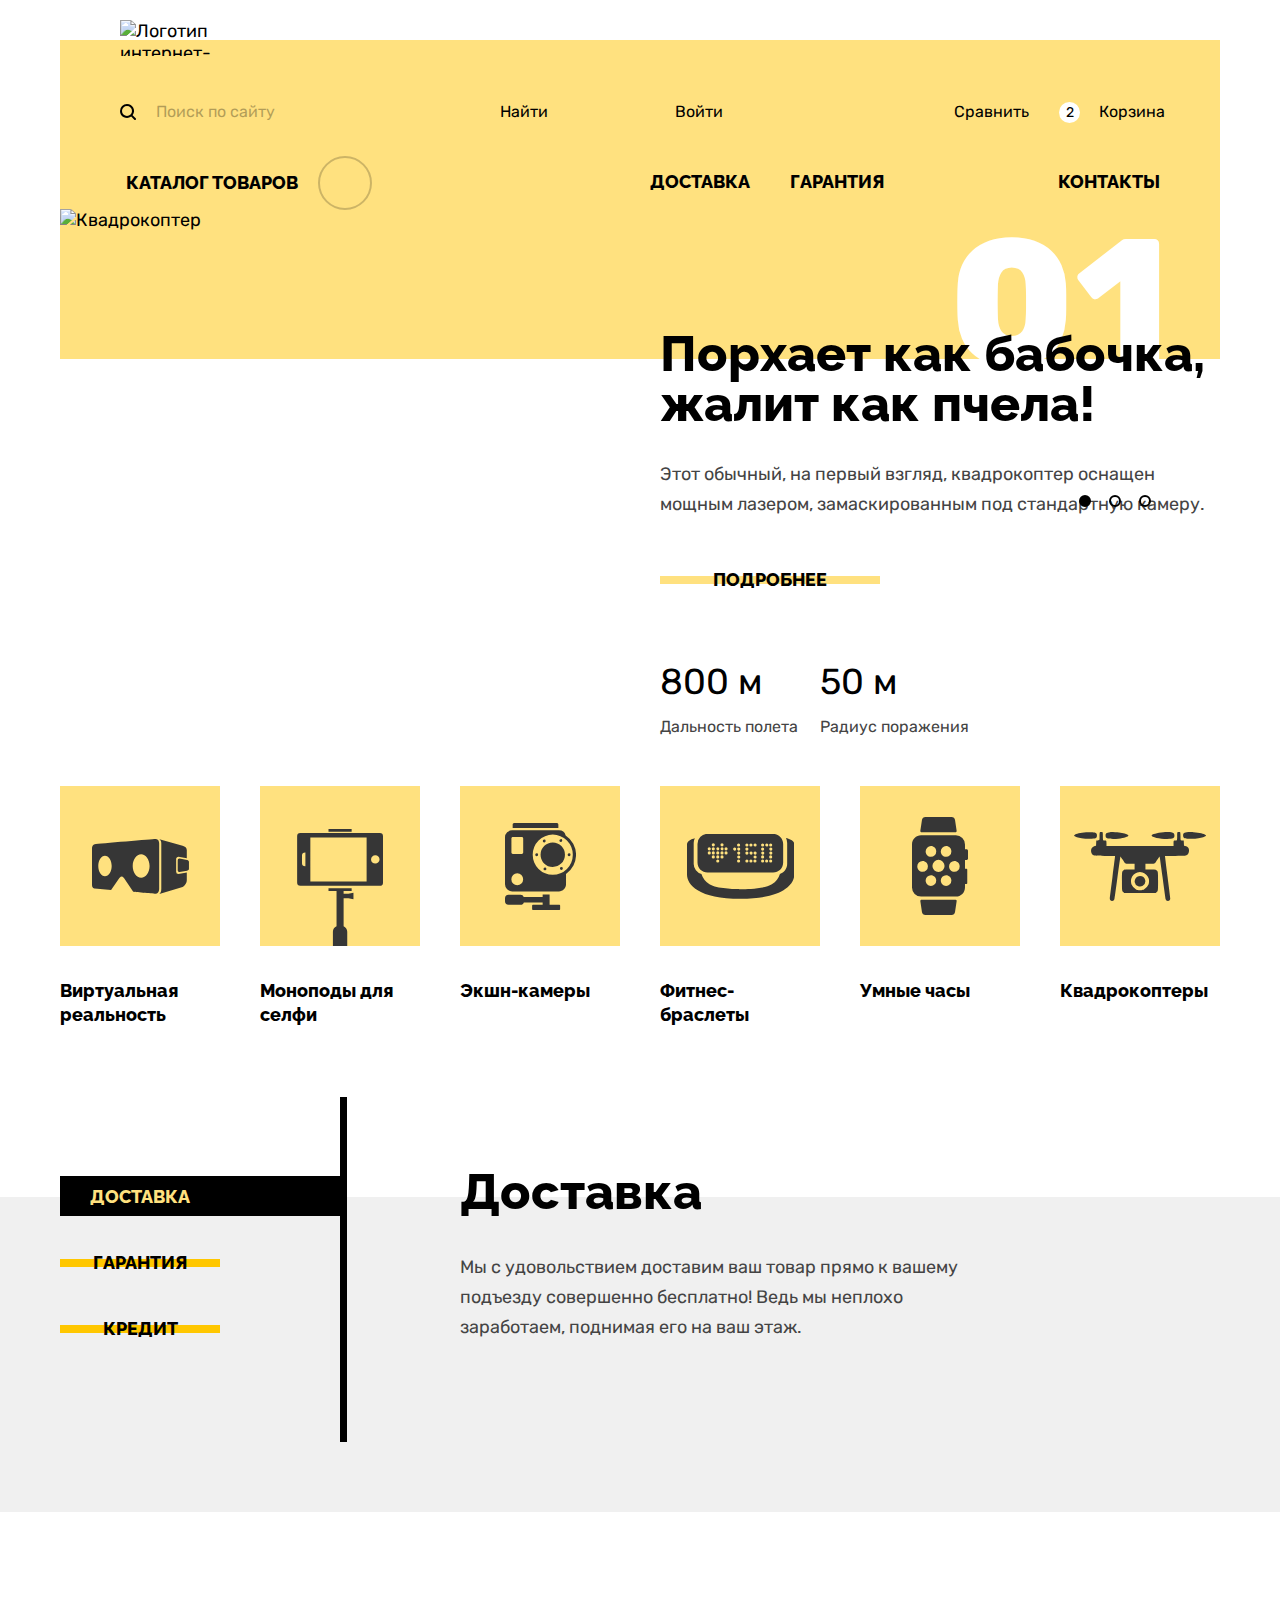
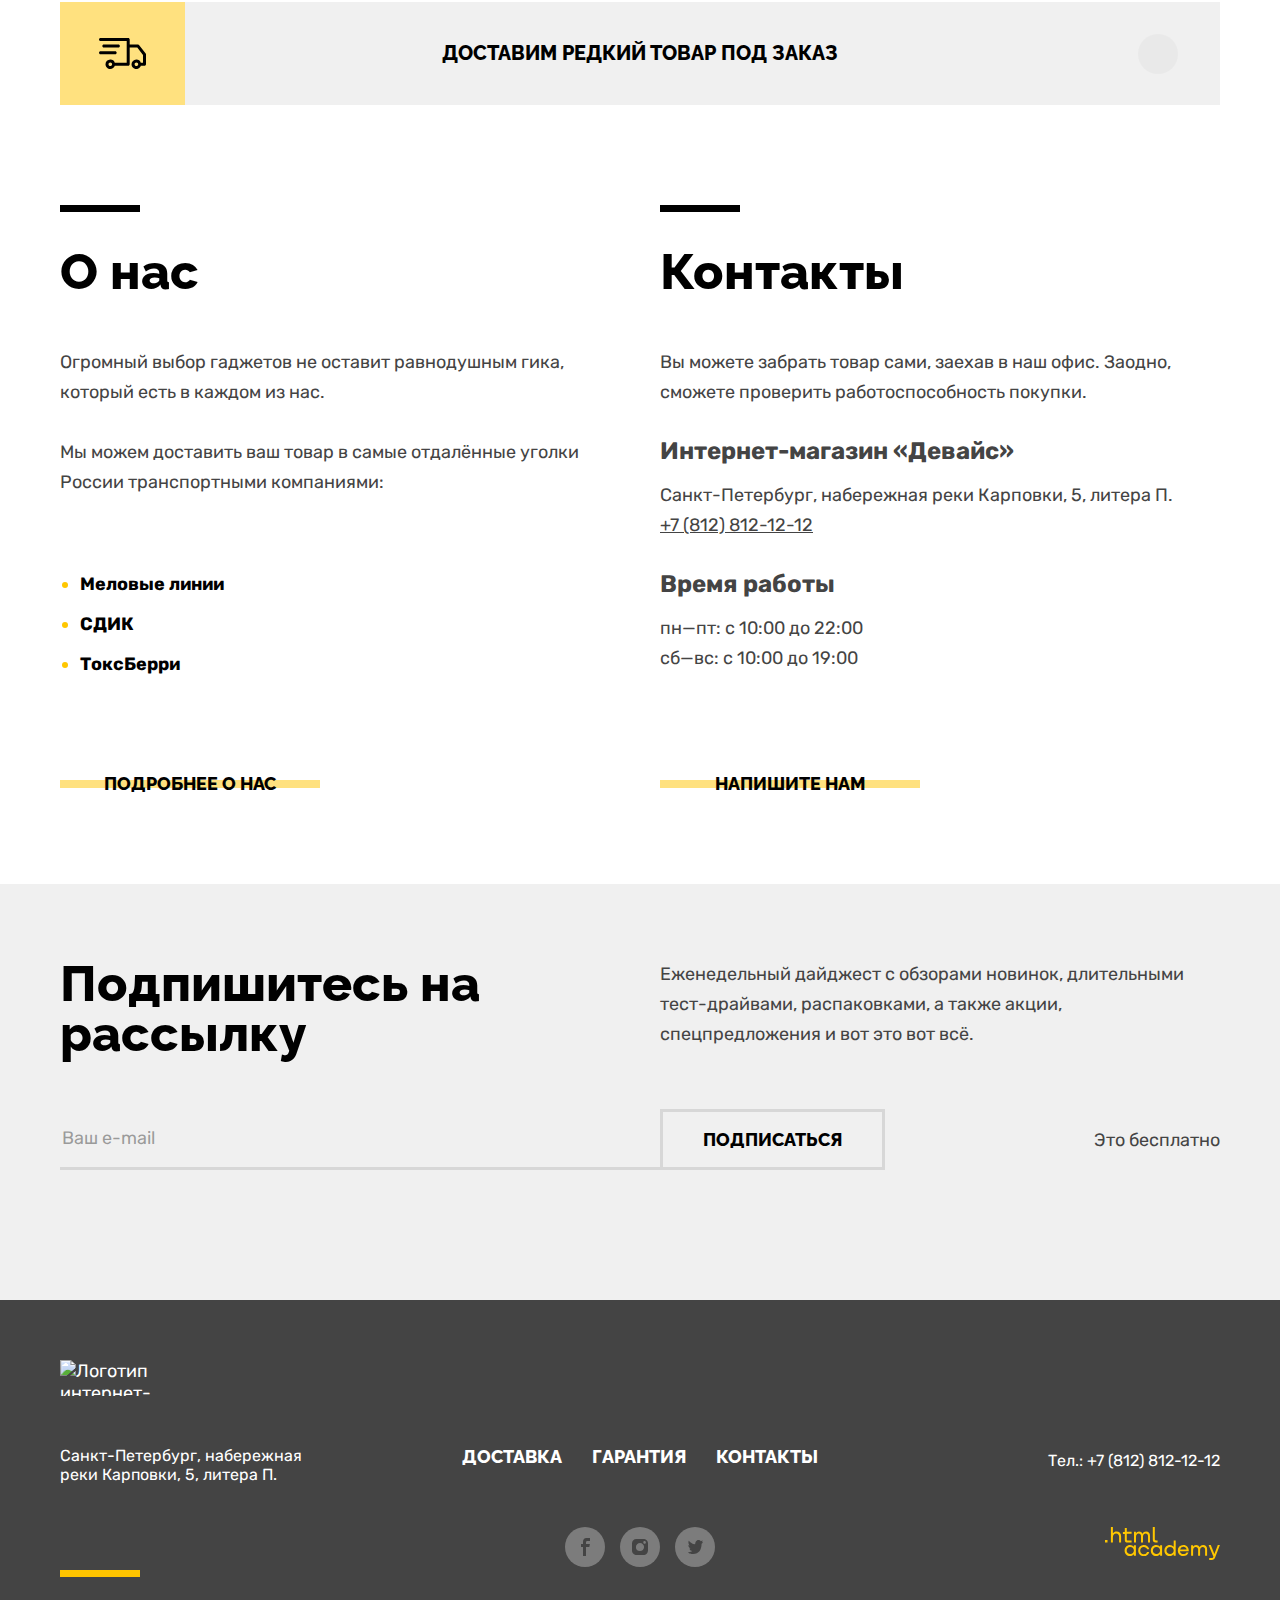
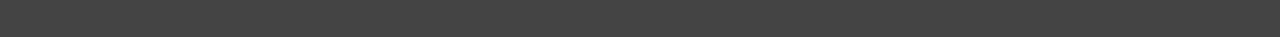
==== commit 4ca9f504: "Элементы главной страницы" ====
--- a/index.html
+++ b/index.html
@@ -10,29 +10,43 @@
       <h1 class="visually-hidden">Интернет-магазин "Девайс"</h1>
       <nav class="navigation">
         <div class="navigation-container">
-          <img class="logo-header" src="img/logo.svg" width="145" height="36" alt='Логотип интернет-магазина "Девайс"'>
-          <form class="search">
-            <input type="search" name="page-search" id="search-field" value="Поиск по сайту">
+          <img class="logo-link logo-header" src="img/logo.svg" width="145" height="36" alt='Логотип интернет-магазина "Девайс"'>
+        </div>
+        <div class="navigation-container">
+          <form class="search-form">
+            <svg class="search-icon" aria-hidden="true" focusable="false" width="16" height="16" fill="none" xmlns="http://www.w3.org/2000/svg">
+              <path d="m15.7 14.3-3.1-3.1A7 7 0 0 0 7 0a7 7 0 0 0-7 7 7 7 0 0 0 11.2 5.6l3.1 3.1c.2.2.4.3.7.3.6 0 1-.4 1-1a1 1 0 0 0-.3-.7ZM2 7a5 5 0 0 1 5-5 5 5 0 0 1 5 5 5 5 0 0 1-5 5 5 5 0 0 1-5-5Z" fill="#000"/>
+            </svg>
+            <label class="visually-hidden" for="search-field">Поиск по сайту</label>
+            <input class="search" id="search-field" type="search" name="page-search" value="Поиск по сайту">
+            <button class="search-button" type="button">Найти</button>
           </form>
-          <ul class="navigation-list navigation-catalog">
-            <li class="navigation-item">
-              <button class="catalog-button" type="button">Каталог товаров</button>
+          <ul class="navigation-user list">
+            <li class="navigation-user-item">
+              <a class="navigation-user-link" href="#"><span class="login">Войти</span></a>
+            </li>
+            <li class="navigation-user-item">
+              <a class="navigation-user-link" href="#"><span class="compare">Сравнить</span></a>
+            </li>
+            <li class="navigation-user-item">
+              <a class="navigation-user-link" href="#"><span class="basket">Корзина</span></a>
             </li>
           </ul>
         </div>
         <div class="navigation-container">
-          <ul class="navigation-list navigation-user">
-            <li class="navigation-user-item">
-              <a class="navigation-user-link" href="#">Войти</a>
-            </li>
-            <li class="navigation-user-item">
-              <a class="navigation-user-link" href="#">Сравнить</a>
-            </li>
-            <li class="navigation-user-item">
-              <a class="navigation-user-link" href="#">Корзина</a>
-            </li>
-          </ul>
-          <ul class="navigation-list navigation-services">
+          <button class="catalog-button" type="button">
+            <span class="navigation-catalog-link">Каталог товаров</span>
+            <span class="visually-hidden">Показать</span>
+          </button>
+          <ul class="navigation-catalog list visually-hidden">
+            <li class="navigation-item">Виртуальная реальность</li>
+            <li class="navigation-item">Моноподы для селфи</li>
+            <li class="navigation-item">Экшн-камеры</li>
+            <li class="navigation-item">Фитнес-браслеты</li>
+            <li class="navigation-item">Умные часы</li>
+            <li class="navigation-item">Квадрокоптеры</li>
+          </ul>
+          <ul class="navigation-services list">
             <li class="navigation-item">
               <a class="navigation-link" href="#">Доставка</a>
             </li>
@@ -47,17 +61,13 @@
       </nav>
     </header>
     <main class="main-container main-index">
-      <section class="device-examples">
+      <section class="device-examples container">
         <h2 class="visually-hidden">Примеры товаров</h2>
-        <div class="device-navigation">
-          <button class="slider-button slider-prev" type="button">
-            <span class="visually-hidden">Предыдущий товар</span>
-          </button>
-          <button class="slider-button slider-next" type="button">
-            <span class="visually-hidden">Следующий товар</span>
-          </button>
-        </div>
-        <ol class="slider-pagination">
+        <div class="device-navigation-arrows">
+          <button class="slider-prev" type="button"><span class="visually-hidden">Предыдущий товар</span></button>
+          <button class="slider-next" type="button"><span class="visually-hidden">Следующий товар</span></button>
+        </div>
+        <ol class="slider-pagination list">
           <li class="slider-item">
             <div class="slider-container">
               <h3 class="visually-hidden">Квадрокоптер</h3>
@@ -65,139 +75,255 @@
             </div>
             <div class="slider-container">
               <p class="device-number">01</p>
-              <p class="section-title device-motto">Порхает как бабочка, жалит как пчела!</p>
-              <p class="device-description">Этот обычный, на первый взгляд, квадрокоптер оснащен
-                мощным лазером, замаскированным под стандартную камеру.</p>
-              <a class="yellow-button device-details" href="#">Подробнее</a>
-              <table class="device-table">
-                <tr class="device-table-item">
-                  <td class="device-table-key">Дальность полета</td>
-                  <td class="device-table-value">800 м</td>
-                </tr>
-                <tr class="device-table-item">
-                  <td class="device-table-key">Радиус поражения</td>
-                  <td class="device-table-value">50 м</td>
-                </tr>
-              </table>
-            </div>
-          </li>
-          <li class="slider-item">
+              <div class="slider-text">
+                <p class="section-title device-motto">Порхает как бабочка, жалит как пчела!</p>
+                <p class="device-description">Этот обычный, на первый взгляд, квадрокоптер оснащен
+                  мощным лазером, замаскированным под стандартную камеру.</p>
+                <a class="yellow-button device-details" href="#">Подробнее</a>
+                <dl class="device-table">
+                  <dt class="device-table-key">Дальность полета</dt>
+                  <dd class="device-table-value">800 м</dd>
+                  <dt class="device-table-key">Радиус поражения</dt>
+                  <dd class="device-table-value">50 м</dd>
+                </dl>
+              </div>
+            </div>
+          </li>
+          <li class="slider-item visually-hidden">
             <div class="slider-container">
               <h3 class="visually-hidden">Фитнес-браслет</h3>
               <img class="slider-image" src="img/slider/bracelet.png" width="560" height="560" alt="Фитнес-браслет">
             </div>
             <div class="slider-container">
               <p class="device-number">02</p>
-              <p class="section-title device-motto">Худеем правильно!</p>
-              <p class="device-description">Мотивирующие фитнес-браслеты помогут найти в себе силы
-                не пропускать занятия и соблюдать диету.</p>
-              <a class="yellow-button device-details" href="#">Подробнее</a>
-              <table class="device-table">
-                <tr class="device-table-item">
-                  <td class="device-table-key">Без подзарядки</td>
-                  <td class="device-table-value">48 часов</td>
-                </tr>
-              </table>
-            </div>
-          </li>
-          <li class="slider-item">
+              <div class="slider-text">
+                <p class="section-title device-motto">Худеем<br>правильно!</p>
+                <p class="device-description">Мотивирующие фитнес-браслеты помогут найти в себе силы
+                  не пропускать занятия и соблюдать диету.</p>
+                <a class="yellow-button device-details" href="#">Подробнее</a>
+                <dl class="device-table">
+                  <dt class="device-table-key">Без подзарядки</dt>
+                  <dd class="device-table-value">48 часов</dd>
+                </dl>
+              </div>
+            </div>
+          </li>
+          <li class="slider-item visually-hidden">
             <div class="slider-container">
               <h3 class="visually-hidden">Селфи-палка</h3>
               <img class="slider-image" src="img/slider/monopods.png" width="560" height="560" alt="Селфи-палка">
             </div>
             <div class="slider-container">
               <p class="device-number">03</p>
-              <p class="section-title device-motto">Делай селфи, как Бен Стиллер!</p>
-              <p class="device-description">Самая длинная палка для селфи доступна в нашем магазине.
-                Восемь (Восемь, Карл!) метров длиной и весом всего 5 кг.</p>
-              <a class="yellow-button device-details" href="#">Подробнее</a>
-              <table class="device-table">
-                <tr class="device-table-item">
-                  <td class="device-table-key">Длина палки</td>
-                  <td class="device-table-value">8,5 м</td>
-                </tr>
-                <tr class="device-table-item">
-                  <td class="device-table-key">Вес палки</td>
-                  <td class="device-table-value">5 кг</td>
-                </tr>
-                <tr class="device-table-item">
-                  <td class="device-table-key">Материал</td>
-                  <td class="device-table-value">Карбон</td>
-                </tr>
-              </table>
+              <div class="slider-text">
+                <p class="section-title device-motto">Делай селфи,<br>как Бен Стиллер!</p>
+                <p class="device-description">Самая длинная палка для селфи доступна в нашем магазине.
+                  Восемь (Восемь, Карл!) метров длиной и весом всего 5 кг.</p>
+                <a class="yellow-button device-details" href="#">Подробнее</a>
+                <dl class="device-table">
+                  <dt class="device-table-key">Длина палки</dt>
+                  <dd class="device-table-value">8,5 м</dd>
+                  <dt class="device-table-key">Вес палки</dt>
+                  <dd class="device-table-value">5 кг</dd>
+                  <dt class="device-table-key">Материал</dt>
+                  <dd class="device-table-value">Карбон</dd>
+                </dl>
+              </div>
             </div>
           </li>
         </ol>
-        <ol class="device-navigation">
+        <ol class="device-navigation-radio list">
           <li class="device-navigation-item">
-            <button class="device-button-active">
-              <span class="visually-hidden">Первый товар</span>
-            </button>
+            <button class="device-button-current"><span class="visually-hidden">Первый товар</span></button>
           </li>
           <li class="device-navigation-item">
-            <button class="device-button">
-              <span class="visually-hidden">Второй товар</span>
-            </button>
+            <button class="device-button"><span class="visually-hidden">Второй товар</span></button>
           </li>
           <li class="device-navigation-item">
-            <button class="device-button">
-              <span class="visually-hidden">Третий товар</span>
-            </button>
+            <button class="device-button"><span class="visually-hidden">Третий товар</span></button>
           </li>
         </ol>
       </section>
-      <section class="catalog">
-        <h2 class="visually-hidden">Каталог товаров</h2>
-        <ul class="catalog-list">
-          <li class="catalog-item">
-            <a class="catalog-link" href="catalog.html">Виртуальная реальность</a>
-          </li>
-          <li class="catalog-item">
-            <a class="catalog-link" href="catalog.html">Моноподы для селфи</a>
-          </li>
-          <li class="catalog-item">
-            <a class="catalog-link" href="catalog.html">Экшн-камеры</a>
-          </li>
-          <li class="catalog-item">
-            <a class="catalog-link" href="catalog.html">Фитнес-браслеты</a>
-          </li>
-          <li class="catalog-item">
-            <a class="catalog-link" href="catalog.html">Умные часы</a>
-          </li>
-          <li class="catalog-item">
-            <a class="catalog-link" href="catalog.html">Квадрокоптеры</a>
+      <section class="catalog container">
+        <h2 class="visually-hidden">Категории товаров</h2>
+        <ul class="catalog-list list">
+          <li class="catalog-item">
+            <a class="catalog-link" href="catalog.html">
+              <div class="catalog-icon-container">
+                <svg class="catalog-icon" aria-hidden="true" focusable="false" width="97" height="55" fill="none" xmlns="http://www.w3.org/2000/svg">
+                  <path fill-rule="evenodd" clip-rule="evenodd" d="M84.13 32.64V20c0-1.3 1.05-2.37 2.34-2.37l8.32
+                1.58v-8.19c0-2.36-1.7-3.43-4.2-4.27L67.4.17c1.62 1.4 1.9 2.04 1.9 4.4v45.21c0 2.36-.46 4.07-1.97
+                5.21l23.26-7.07c2.4-.83 4.2-4.21 4.2-6.57v-7.91l-8.32 1.57a2.35 2.35 0 0 1-2.34-2.37Z"/>
+                  <path fill-rule="evenodd" clip-rule="evenodd" d="m95.13 20.98-7.6-1.45c-1 0-1.82.83-1.82 1.86v9.86c0 1.03.81 1.86 1.82 1.86l7.6-1.43c1.15-.42
+                1.82-.83 1.82-1.86v-6.99c0-1.02-.76-1.5-1.82-1.85ZM67.17 4.48c0-5.08-4.23-4.46-4.23-4.46S5.84 4.74
+                2.84 5.14C-.16 5.55 0 9.54 0 9.54V45.8c0 3.74 2.6 3.75 2.6 3.75l16.48 1.4L27.2 39.3s1.11-1.83 2.5-1.83c1.4
+                0 2.44 1.86 2.44 1.86l9.06 13.52s18.9 1.91 22.52 1.91c3.63 0 3.44-5.02 3.44-5.02V4.48ZM12.98 37.2c-3.7
+                0-6.7-4.6-6.7-10.27 0-5.68 3-10.28 6.7-10.28s6.7 4.6 6.7 10.28c0 5.67-3 10.27-6.7 10.27Zm36.16 1.43c-4.66
+                0-8.44-5.24-8.44-11.7 0-6.47 3.78-11.7 8.44-11.7s8.44 5.23 8.44 11.7c0 6.46-3.78 11.7-8.44 11.7Z"/>
+                </svg>
+              </div>
+              Виртуальная реальность
+            </a>
+          </li>
+          <li class="catalog-item">
+            <a class="catalog-link icon-monopod" href="catalog.html">
+              <div class="catalog-icon-container">
+                <svg class="catalog-icon monopod-icon" aria-hidden="true" focusable="false" width="86" height="117" fill="none" xmlns="http://www.w3.org/2000/svg">
+                  <path fill-rule="evenodd" clip-rule="evenodd" d="M82.82 4.01H3.33A3.19 3.19 0 0 0 .14 7.2V53.6a3.19
+                  3.19 0 0 0 3.19 3.2h79.5A3.19 3.19 0 0 0 86 53.6V7.2A3.19 3.19 0 0 0 82.82 4ZM8.4 37.24h-.22a3.19
+                  3.19 0 0 1-3.2-3.2v-7.28a3.19 3.19 0 0 1 3.2-3.18h.22v13.66ZM69.62 52.4H13.34v-44h56.28v44Zm8.78-17.86a4.15
+                  4.15 0 1 1 0-8.29 4.15 4.15 0 0 1 0 8.3ZM54.65 0H31.5v2.76h23.15V0ZM46.6 64.86V61.9h8.05v-2.76H31.5v2.76h8.04v35.24a6.07
+                  6.07 0 0 0-3.63 5.56V117h14.33v-14.3c0-2.5-1.5-4.63-3.63-5.56v-28h4.8l5.04 1.22v-6.71l-5.05 1.21h-4.8Z"/>
+                </svg>
+              </div>
+              Моноподы для селфи
+            </a>
+          </li>
+          <li class="catalog-item">
+            <a class="catalog-link icon-camera" href="catalog.html">
+              <div class="catalog-icon-container">
+                <svg class="catalog-icon" aria-hidden="true" focusable="false" width="71" height="87" fill="none" xmlns="http://www.w3.org/2000/svg">
+                  <path fill-rule="evenodd" clip-rule="evenodd" d="M53.35 1.49c0-.74-.58-1.49-1.31-1.49H9.05c-.73
+                  0-1.38.75-1.38 1.49v3.52h45.68V1.5ZM54.2 81.8h-9.6V71.44h-6.95v2.5H18.77a3.49 3.49 0 0 0-3.18-2.15H3.56A3.59
+                  3.59 0 0 0 0 75.31v3.02a3.55 3.55 0 0 0 3.56 3.48h12.03c1.52 0 2.8-.9 3.27-2.33h18.79v2.33h-9.52c-.53
+                  0-1.01.44-1.01.97v3.17c0 .54.48 1.05 1.01 1.05H54.2c.53 0 .93-.51.93-1.05v-3.17c0-.53-.4-.97-.93-.97ZM60.67
+                  12.39a7.04 7.04 0 0 0-6.77-5.05H7.15A7.1 7.1 0 0 0 0 14.36v46.9a7.18 7.18 0 0 0 7.15 7.12h46.74c3.9 0 7.13-3.2
+                  7.13-7.12V50.92a23.3 23.3 0 0 0-.36-38.52ZM12.24 62.15a5.91 5.91 0 1 1 .02-11.82 5.91 5.91 0 0 1-.02
+                  11.82Zm5.96-32.6c0 .78-.64 1.42-1.42 1.42H7.84c-.78 0-1.42-.64-1.42-1.42V15.39c0-.79.64-1.43
+                  1.42-1.43h8.94c.78 0 1.42.64 1.42 1.43v14.16Zm29.56 22.3a20.1 20.1 0 0 1-20.05-20.12 20.1 20.1 0 0
+                  1 20.05-20.12 20.1 20.1 0 0 1 20.06 20.13 20.1 20.1 0 0 1-20.06 20.12Z"/>
+                  <path fill-rule="evenodd" clip-rule="evenodd" d="M47.76 43.96a12.2 12.2 0 0 0 12.19-12.23 12.2 12.2
+                  0 0 0-12.19-12.22 12.2 12.2 0 0 0-12.19 12.22 12.2 12.2 0 0 0 12.2 12.23ZM31.56 33.17a1.44 1.44 0 1 0
+                  0-2.87 1.44 1.44 0 0 0 0 2.87ZM63.96 33.17a1.44 1.44 0 1 0 0-2.87 1.44 1.44 0 0 0 0 2.87ZM39.1 19.43a1.44
+                  1.44 0 1 0 0-2.87 1.44 1.44 0 0 0 0 2.87ZM56.41 46.91a1.43 1.43 0 1 0 0-2.86 1.43 1.43 0 0 0 0 2.86ZM55.7
+                  19a1.44 1.44 0 1 0 0-2.87 1.44 1.44 0 0 0 0 2.87ZM39.83 47.34a1.44 1.44 0 1 0 0-2.87 1.44 1.44 0 0 0 0 2.87Z"/>
+                </svg>
+              </div>
+              Экшн-камеры
+            </a>
+          </li>
+          <li class="catalog-item">
+            <a class="catalog-link icon-bracelet" href="catalog.html">
+              <div class="catalog-icon-container">
+                <svg class="catalog-icon" aria-hidden="true" focusable="false" width="107" height="65" fill="none" xmlns="http://www.w3.org/2000/svg">
+                  <path fill-rule="evenodd" clip-rule="evenodd" d="M98.97 4.07a10.4 10.4 0 0 1 1.2 4.82V30c0
+                  4.62-3.09 8.53-7.24 9.9-1.33 4-3.78 7.86-8.05 10.44-8.68 5.23-31.12 4.83-31.2 4.83-.08 0-22.51.4-31.19-4.83a18.73
+                  18.73 0 0 1-8.04-10.28 10.5 10.5 0 0 1-7.76-10.06V8.9c0-1.69.43-3.28 1.14-4.69C4.17 5.1 0 6.92 0 10.43v29.99c0
+                  10.25 11.84 24.43 53.66 24.43 41.82 0 53.65-14.18 53.65-24.43V10.43c0-3.68-4.57-5.49-8.34-6.36Z"/>
+                  <path fill-rule="evenodd" clip-rule="evenodd" d="M20.56 38.46h65.52c5.57 0 10.08-4.51
+                  10.08-10.08V9.93c0-5.56-4.51-10.07-10.08-10.07H20.56A10.08 10.08 0 0 0 10.5 9.93v18.45c0 5.57
+                  4.5 10.08 10.07 10.08Zm63.13-29a1.57 1.57 0 1 1 0 3.15 1.57 1.57 0 0 1 0-3.14Zm0 4.05a1.57 1.57 0 1 1
+                  0 3.13 1.57 1.57 0 0 1 0-3.13Zm0 4.04a1.57 1.57 0 1 1 0 3.13 1.57 1.57 0 0 1 0-3.13Zm0 3.82a1.57 1.57
+                  0 1 1 0 3.14 1.57 1.57 0 0 1 0-3.14Zm0 4.04a1.57 1.57 0 1 1 0 3.14 1.57 1.57 0 0 1 0-3.14ZM79.66 9.47a1.57
+                  1.57 0 1 1 0 3.13 1.57 1.57 0 0 1 0-3.13Zm0 15.94a1.57 1.57 0 1 1 0 3.14 1.57 1.57 0 0 1 0-3.14ZM75.62
+                  9.47a1.57 1.57 0 1 1 0 3.14 1.57 1.57 0 0 1 0-3.14Zm0 4.04a1.57 1.57 0 1 1 0 3.14 1.57 1.57 0 0 1 0-3.14Zm0
+                  4.04a1.57 1.57 0 1 1 0 3.13 1.57 1.57 0 0 1 0-3.13Zm0 3.82a1.57 1.57 0 1 1 0 3.14 1.57 1.57 0 0 1 0-3.14Zm0
+                  4.04a1.57 1.57 0 1 1 0 3.14 1.57 1.57 0 0 1 0-3.14ZM67.96 9.47a1.57 1.57 0 1 1 0 3.13 1.57 1.57 0 0 1 0-3.13Zm0
+                  8.08a1.57 1.57 0 1 1 0 3.13 1.57 1.57 0 0 1 0-3.13Zm0 3.88a1.57 1.57 0 1 1 0 3.13 1.57 1.57 0 0 1 0-3.13Zm0
+                  3.98a1.57 1.57 0 1 1 0 3.14 1.57 1.57 0 0 1 0-3.14ZM63.94 9.47a1.57 1.57 0 1 1 0 3.14 1.57 1.57 0 0 1 0-3.14Zm0
+                  8.08a1.57 1.57 0 1 1 0 3.13 1.57 1.57 0 0 1 0-3.13Zm0 7.86a1.57 1.57 0 1 1 0 3.14 1.57 1.57 0 0 1 0-3.14ZM59.89
+                  9.47a1.57 1.57 0 1 1 0 3.14 1.57 1.57 0 0 1 0-3.14Zm0 4.04a1.57 1.57 0 1 1 0 3.14 1.57 1.57 0 0 1 0-3.14Zm0
+                  4.04a1.57 1.57 0 1 1 0 3.14 1.57 1.57 0 0 1 0-3.14Zm0 7.86a1.57 1.57 0 1 1 0 3.14 1.57 1.57 0 0 1
+                  0-3.14Zm-8.3-15.94a1.57 1.57 0 1 1 0 3.14 1.57 1.57 0 0 1 0-3.14Zm0 4.04a1.57 1.57 0 1 1 0 3.13 1.57
+                  1.57 0 0 1 0-3.13Zm0 4.04a1.57 1.57 0 1 1 0 3.13 1.57 1.57 0 0 1 0-3.13Zm0 3.88a1.57 1.57 0 1 1 .01
+                  3.13 1.57 1.57 0 0 1 0-3.13Zm0 3.98a1.57 1.57 0 1 1 0 3.14 1.57 1.57 0 0 1 0-3.14Zm-4.03-11.9a1.57 1.57
+                  0 1 1 0 3.13 1.57 1.57 0 0 1 0-3.13Zm-8.5-.21a1.57 1.57 0 1 1 0 3.14 1.57 1.57 0 0 1 0-3.15Zm0 4.03a1.57
+                  1.57 0 1 1 0 3.14 1.57 1.57 0 0 1 0-3.14Zm-4.04-8.08a1.57 1.57 0 1 1 0 3.14 1.57 1.57 0 0 1 0-3.14Zm0
+                  4.04a1.57 1.57 0 1 1 0 3.14 1.57 1.57 0 0 1 0-3.13Zm0 4.04a1.57 1.57 0 1 1 0 3.14 1.57 1.57 0 0 1
+                  0-3.14Zm0 4.04a1.57 1.57 0 1 1 0 3.14 1.57 1.57 0 0 1 0-3.14Zm-4.26-8.08a1.57 1.57 0 1 1 0 3.14 1.57
+                  1.57 0 0 1 0-3.13Zm0 4.04a1.57 1.57 0 1 1 0 3.14 1.57 1.57 0 0 1 0-3.14Zm0 4.04a1.57 1.57 0 1 1 0 3.14
+                  1.57 1.57 0 0 1 0-3.14Zm0 4.04a1.57 1.57 0 1 1 0 3.14 1.57 1.57 0 0 1 0-3.14ZM26.3 9.25a1.57 1.57
+                  0 1 1 0 3.15 1.57 1.57 0 0 1 0-3.15Zm0 4.04a1.57 1.57 0 1 1 0 3.15 1.57 1.57 0 0 1 0-3.15Zm0 4.04a1.57
+                  1.57 0 1 1 0 3.14 1.57 1.57 0 0 1 0-3.14Zm0 4.04a1.57 1.57 0 1 1 0 3.15 1.57 1.57 0 0 1 0-3.15Zm-4.04-8.08a1.57
+                  1.57 0 1 1 0 3.15 1.57 1.57 0 0 1 0-3.15Zm0 4.04a1.57 1.57 0 1 1 0 3.14 1.57 1.57 0 0 1 0-3.14Z"/>
+                </svg>
+              </div>
+              Фитнес-браслеты
+            </a>
+          </li>
+          <li class="catalog-item">
+            <a class="catalog-link icon-watch" href="catalog.html">
+              <div class="catalog-icon-container">
+                <svg class="catalog-icon" aria-hidden="true" focusable="false" width="56" height="98" fill="none" xmlns="http://www.w3.org/2000/svg">
+                  <path fill-rule="evenodd" clip-rule="evenodd" d="M54.5 32.2h-1.52v-4.64a9.16 9.16 0 0 0-9.08-9.19H9.08c-5
+                  0-9.08 4.13-9.08 9.19v42.86a9.16 9.16 0 0 0 9.08 9.19H43.9c5 0 9.08-4.13 9.08-9.19v-3.41h1.52c.41
+                  0 .75-.34.75-.76V52.47a.76.76 0 0 0-.76-.77h-1.51v-8.79h1.52c.83 0 1.5-.68 1.5-1.53v-7.65c0-.84-.67-1.53-1.5-1.53Zm-20.42-3.11c2.93
+                  0 5.3 2.4 5.3 5.36a5.33 5.33 0 0 1-5.3 5.35c-2.92 0-5.3-2.4-5.3-5.35a5.33 5.33 0 0 1 5.3-5.36Zm-15.13
+                  0c2.92 0 5.3 2.4 5.3 5.36a5.33 5.33 0 0 1-5.3 5.35c-2.93 0-5.3-2.4-5.3-5.35a5.33 5.33 0 0 1 5.3-5.36ZM5.3
+                  49.39a5.33 5.33 0 0 1 5.3-5.35c2.92 0 5.3 2.4 5.3 5.36a5.33 5.33 0 0 1-5.3 5.36c-2.93 0-5.3-2.4-5.3-5.36Zm13.64
+                  19.5c-2.92 0-5.3-2.4-5.3-5.35a5.33 5.33 0 0 1 5.3-5.36c2.93 0 5.3 2.4 5.3 5.36a5.33 5.33 0 0 1-5.3
+                  5.35Zm1.5-19.9a6.09 6.09 0 0 1 6.05-6.12 6.09 6.09 0 0 1 6.06 6.12 6.09 6.09 0 0 1-6.06 6.13 6.1 6.1 0
+                  0 1-6.05-6.13Zm13.64 19.9c-2.92 0-5.3-2.4-5.3-5.35a5.33 5.33 0 0 1 5.3-5.36c2.93 0 5.3 2.4 5.3 5.36a5.33
+                  5.33 0 0 1-5.3 5.35Zm8.3-14.13c-2.92 0-5.3-2.4-5.3-5.36a5.33 5.33 0 0 1 5.3-5.36c2.93 0 5.3 2.4 5.3 5.36a5.33
+                  5.33 0 0 1-5.3 5.36ZM9.65 15.31h33.68c.85 0 1.44-.68 1.3-1.51l-1.6-10.77A3.68 3.68 0 0 0 39.5 0H13.47a3.68 3.68 0
+                  0 0-3.51 3.03L8.34 13.8c-.12.83.46 1.51 1.3 1.51ZM43.33 82.67H9.65c-.85 0-1.43.68-1.3 1.52l1.6 10.76a3.68 3.68 0 0
+                  0 3.52 3.03h26.04a3.68 3.68 0 0 0 3.51-3.02l1.62-10.77a1.28 1.28 0 0 0-1.3-1.52Z"/>
+                </svg>
+              </div>
+              Умные часы
+            </a>
+          </li>
+          <li class="catalog-item">
+            <a class="catalog-link icon-quadcopter" href="catalog.html">
+              <div class="catalog-icon-container">
+                <svg class="catalog-icon" aria-hidden="true" focusable="false" width="132" height="69" fill="none" xmlns="http://www.w3.org/2000/svg">
+                  <path fill-rule="evenodd" clip-rule="evenodd" d="M12.05.26C6.51.75 1.84 1.86.58 2.93c-.73.62-.73.62-.24 1.16C1 4.8 4.06
+                  5.73 7.6 6.32c4 .67 12.51.7 13.72.05 1.22-.66 1.63-1.41 1.63-2.98 0-1.62-.62-2.41-2.22-2.85C19.27.15 14.94 0
+                  12.05.26ZM25.77.49c-.13.28-.25 2.1-.25 4.11 0 4.06.15 3.78-2.2 3.93l-1.03.08-.25 5.09-1.2.28c-2.57.67-3.99
+                  2.6-3.78 5.3.13 1.92 1.03 3.34 2.58 4.08 1.1.52 1.47.54 11.24.54 5.55 0 10.14.08 10.19.18.05.13-1.1 9.4-2.58
+                  20.64-1.44 11.23-2.68 21-2.7 21.67C35.72 68 36.6 69 38.12 69c1.24 0 2.01-.64 2.32-1.9.13-.52 1.5-10.34
+                  3.02-21.83a727.78 727.78 0 0 1 2.94-20.86c.1 0 1.08 1.4 2.2 3.13 2.93 4.63 2.4 4.32 7.63 4.32h4.36v5.63l-5.14.08c-4.72.07-5.2.12-5.88.61-1.57
+                  1.16-1.62 1.42-1.62 10.98 0 9.53.02 9.79 1.52 11.05l.85.7H81.7l.85-.7c1.5-1.26 1.52-1.52 1.52-11.05
+                  0-9.56-.05-9.82-1.63-10.98-.67-.49-1.16-.54-5.88-.61l-5.13-.08v-5.63h4.36c5.23 0 4.7.3 7.63-4.32a25.53 25.53 0 0
+                  1 2.2-3.13c.07 0 1.42 9.4 2.94 20.86 1.52 11.5 2.89 21.31 3.01 21.83.31 1.26 1.09 1.9 2.33 1.9 1.52 0
+                  2.4-1 2.34-2.62-.02-.67-1.26-10.44-2.7-21.67a902.33 902.33 0 0 1-2.58-20.64c.05-.1 4.64-.18 10.19-.18 9.77
+                  0 10.13-.02 11.24-.54 1.55-.74 2.45-2.16 2.58-4.08a4.75 4.75 0 0 0-3.8-5.3L110 13.7l-.26-5.09-1.03-.08c-2.34-.15-2.2.13-2.2-3.93
+                  0-2-.12-3.83-.25-4.11-.2-.36-.54-.49-1.37-.49-.61 0-1.23.13-1.42.3-.2.21-.3 1.47-.3 3.94 0 2.47-.1 3.73-.31 3.93-.18.18-.9.31-1.65.31-1.63 0-1.66.05-1.66
+                  3.11v2.29H32.48v-2.29c0-3.06-.02-3.1-1.65-3.1-.75 0-1.47-.14-1.65-.32-.2-.2-.31-1.46-.31-3.93s-.1-3.73-.3-3.93C28.37.13
+                  27.75 0 27.13 0c-.82 0-1.16.13-1.37.49ZM68.62 40.6c2.89.9 5.39 3.4 6.16 6.17.44 1.54.31 4.21-.28 5.78a10.23 10.23 0 0
+                  1-4.57 4.94c-1.29.64-1.75.71-3.92.71-2.16 0-2.63-.07-3.92-.71a10.22 10.22 0 0 1-4.56-4.94c-.6-1.57-.73-4.24-.29-5.78a9.58
+                  9.58 0 0 1 6.06-6.17 7.56 7.56 0 0 1 5.32 0Z"/>
+                  <path fill-rule="evenodd" clip-rule="evenodd" d="M63.8 44.44c-2.04.92-3.51 3.65-3.07 5.73a5.43 5.43 0 0 0
+                  8 3.7 5.3 5.3 0 0 0 2.44-5.78 5.38 5.38 0 0 0-5.16-4.14c-.64 0-1.62.23-2.22.49ZM36.1.15c-3.93.67-4.52 1.14-4.52 3.45
+                  0 1.82.46 2.41 2.27 2.95 1.55.47 7.17.52 10.5.13 6.86-.82 11.32-2.54 9.7-3.75-1.27-.9-4.9-1.88-9.06-2.39-2.47-.3-8-.54-8.9-.39ZM89.48.26c-6.31.59-11.86
+                  2.08-11.86 3.18 0 1.73 7.84 3.47 15.63 3.5 5.8 0 7.2-.64 7.2-3.34 0-1.83-.62-2.62-2.38-3.09C96.42.11 92.4 0 89.48.26ZM112.78.28c-1.78.23-3.02.77-3.43
+                  1.5-.4.76-.31 2.9.15 3.57.93 1.3 1.65 1.46 7.07 1.46 3.66 0 5.8-.13 7.87-.49 3.53-.59 6.6-1.51 7.24-2.23.5-.54.5-.54-.23-1.16-1.34-1.13-5.96-2.18-11.92-2.67-3.48-.29-4.48-.29-6.75.02Z"/>
+                </svg>
+              </div>
+              Квадрокоптеры
+            </a>
           </li>
         </ul>
       </section>
       <section class="services">
         <h2 class="visually-hidden">Услуги</h2>
-        <div class="tabs-container">
-          <ol class="navigation-tabs">
-            <li class="navigation-item">
-              <a class="yellow-button" href="#">Доставка</a>
-            </li>
-            <li class="navigation-item">
-              <a class="yellow-button" href="#">Гарантия</a>
-            </li>
-            <li class="navigation-item">
-              <a class="yellow-button" href="#">Кредит</a>
+        <div class="tabs-container container">
+          <ol class="navigation-tabs list">
+            <li class="navigation-tabs-item">
+              <a class="navigation-tabs-link-current yellow-button" href="#">Доставка</a>
+            </li>
+            <li class="navigation-tabs-item">
+              <a class="navigation-tabs-link yellow-button" href="#">Гарантия</a>
+            </li>
+            <li class="navigation-tabs-item">
+              <a class="navigation-tabs-link yellow-button" href="#">Кредит</a>
             </li>
           </ol>
-          <ol class="navigation-tabs">
-            <li>
-              <h3 class="section-title">Доставка</h3>
+          <ol class="navigation-tabs list">
+            <li class="tabs-item tab-delivery">
+              <h3 class="tab-title section-title">Доставка</h3>
               <p class="tab-text">Мы с удовольствием доставим ваш товар прямо
                 к вашему подъезду совершенно бесплатно! Ведь
                 мы неплохо заработаем, поднимая его на ваш этаж.</p>
             </li>
-            <li>
-              <h3 class="section-title">Гарантия</h3>
+            <li class="tabs-item tab-guarantee visually-hidden">
+              <h3 class="tab-title section-title">Гарантия</h3>
               <p class="tab-text">Если из-за возгорания купленного у нас товара у вас
                 сгорит дом — не переживайте, мы выдадим вам новый.
                 Товар, не дом, конечно же.</p>
             </li>
-            <li>
-              <h3 class="section-title">Кредит</h3>
+            <li class="tabs-item tab-credit visually-hidden">
+              <h3 class="tab-title section-title">Кредит</h3>
               <p class="tab-text">Залезть в долговую яму стало проще! Кредитные
                 консультанты подберут для вас наиболее выгодные
                 условия кредита. Выгодные для банка, разумеется.</p>
@@ -205,108 +331,159 @@
           </ol>
         </div>
       </section>
-      <a class="special-delivery-link" href="#">
-        <svg class="special-delivery-icon" width="125" height="100"></svg>
-        <div class="special-delivery-text">Доставим редкий товар под заказ</div>
-        <svg class="special-delivery-info" width="125" height="100"></svg>
-      </a>
-      <section class="contacts">
-        <div class="contacts-container">
-          <h2 class="section-title">О нас</h2>
-          <p class="about-us-text">
+      <section class="special-delivery container">
+        <a class="special-delivery-link" href="#">
+          <div class="special-delivery-container">
+            <svg class="special-delivery-icon" aria-hidden="true" focusable="false" width="47" height="31" fill="none" xmlns="http://www.w3.org/2000/svg">
+              <path fill-rule="evenodd" clip-rule="evenodd" d="m46.7 15.4-6.5-8.2c-.3-.4-.7-.6-1.2-.6h-8.3V1.5C30.7.7 30 0 29.2 0H1.5C.7 0 0 .7
+              0 1.5S.7 3 1.5 3h26.2V24.7H15.8a4.7 4.7 0 0 0-4.5-3.3 4.9 4.9 0 0 0-4.8 4.8c0 2.6 2.2 4.8 4.8 4.8 2.1 0
+              3.9-1.4 4.5-3.3h13.4c.8 0 1.5-.7 1.5-1.5V9.6h7.6l5.7 7.3v7.9h-2.2a4.7 4.7 0 0 0-4.5-3.3 4.9 4.9 0 0 0-4.8
+              4.8c0 2.6 2.1 4.8 4.8 4.8 2.1 0 3.9-1.4 4.5-3.3h3.7c.8 0 1.5-.7 1.5-1.5v-9.9c0-.4-.1-.7-.3-1ZM11.3 28c-1
+              0-1.8-.8-1.8-1.8s.8-1.8 1.8-1.8 1.8.8 1.8 1.8-.9 1.8-1.8 1.8Zm26.1 0c-1 0-1.8-.8-1.8-1.8s.8-1.8 1.8-1.8 1.8.8
+              1.8 1.8-.9 1.8-1.8 1.8Z"/>
+              <path fill-rule="evenodd" clip-rule="evenodd" d="M19.4 9.6c.8 0 1.5-.7 1.5-1.5s-.7-1.5-1.5-1.5H4.8c-.8 0-1.5.7-1.5
+              1.5S4 9.6 4.8 9.6h14.6ZM17.7 14.7c0-.8-.7-1.5-1.5-1.5H1.5c-.8 0-1.5.7-1.5 1.5s.7 1.5 1.5 1.5h14.7c.8 0 1.5-.7 1.5-1.5Z"/>
+            </svg>
+          </div>
+          <span class="special-delivery-text">Доставим редкий товар под заказ</span>
+          <div class="info-container">
+            <button class="special-delivery-info"><span class="visually-hidden">Посмотреть дополнительную информацию</span></button>
+          </div>
+        </a>
+      </section>
+      <section class="contacts container">
+        <div class="contacts-block">
+          <h2 class="contacts-title section-title">О нас</h2>
+          <p class="contacts-text">
             Огромный выбор гаджетов не оставит равнодушным
             гика, который есть в каждом из нас.
           </p>
-          <p class="about-us-text">
+          <p class="contacts-text">
             Мы можем доставить ваш товар в самые отдалённые
             уголки России транспортными компаниями:
           </p>
           <ul class="about-us-list">
-            <li class="about-us-item">Меловые линии</li>
-            <li class="about-us-item">СДИК</li>
-            <li class="about-us-item">ТоксБерри</li>
-          </ul>
-          <a class="yellow-button more-about-us" href="#">Подробнее о нас</a>
-        </div>
-        <div class="contacts-container">
-          <h2 class="section-title">Контакты</h2>
-          <p class="contacts-text">
-            Вы можете забрать товар сами, заехав в наш офис.
-            Заодно, сможете проверить работоспособность покупки.
-          </p>
-          <h3 class="contacts-subtitle">Интернет-магазин «Девайс»</h3>
-          <address class="contacts-address">
-            <p class="contacts-address-text">Санкт-Петербург, набережная<br>
-              реки Карповки, 5, литера П.</p>
-            <a class="contacts-phone" href="tel:88121212">+7 (812) 812-12-12</a>
-          </address>
-          <h3 class="contacts-subtitle">Время работы</h3>
-          <ul class="schedule">
-            <li class="schedule-item">пн—пт: с 10:00 до 22:00</li>
-            <li class="schedule-item">сб—вс: с 10:00 до 19:00</li>
-          </ul>
-          <a class="yellow-button contacts-mail" href="#">Напишите нам</a>
+            <li class="about-us-bullet"><span class="about-us-text">Меловые линии</span></li>
+            <li class="about-us-bullet"><span class="about-us-text">СДИК</span></li>
+            <li class="about-us-bullet"><span class="about-us-text">ТоксБерри</span></li>
+          </ul>
+          <a class="about-us-button yellow-button" href="#">Подробнее о нас</a>
+        </div>
+        <div class="contacts-block">
+          <div class="contacts-content">
+            <h2 class="contacts-title section-title">Контакты</h2>
+            <p class="contacts-text">
+              Вы можете забрать товар сами, заехав в наш офис.
+              Заодно, сможете проверить работоспособность покупки.
+            </p>
+            <h3 class="contacts-subtitle">Интернет-магазин «Девайс»</h3>
+            <address class="contacts-address">
+              <p class="contacts-text">
+                Санкт-Петербург, набережная реки Карповки, 5, литера П.<br>
+                <a class="phone" href="tel:88121212">+7 (812) 812-12-12</a>
+              </p>
+            </address>
+            <h3 class="contacts-subtitle">Время работы</h3>
+            <ul class="contacts-text list">
+              <li class="schedule-item">пн—пт: с 10:00 до 22:00</li>
+              <li class="schedule-item">сб—вс: с 10:00 до 19:00</li>
+            </ul>
+          </div>
+          <a class="contacts-button yellow-button" href="#">Напишите нам</a>
         </div>
       </section>
       <section class="mailing">
         <h2 class="visually-hidden">Рассылка</h2>
-        <div class="mailing-container">
-          <div class="mailing-block">
-            <p class="section-title mailing-text">Подпишитесь на рассылку</p>
-            <p class="mailing-text">Еженедельный дайджест с обзорами новинок,
-              длительными тест-драйвами, распаковками, а также акции, спецпредложения и вот это вот всё.</p>
-          </div>
-          <div class="mailing-block">
-            <form class="mailing-form">
-              <input class="subscription" type="email" value="Ваш e-mail">
-              <button class="subscription-button" type="submit"><span class="yellow-button">Подписаться</span></button>
-            </form>
-            <span class="mailing-free">Это бесплатно</span>
-          </div>
+        <div class="mailing-container container">
+          <p class="section-title">Подпишитесь на рассылку</p>
+          <p class="mailing-text">Еженедельный дайджест с обзорами новинок,
+            длительными тест-драйвами, распаковками, а также акции, спецпредложения и вот это вот всё.</p>
+          <form class="mailing-form">
+            <label class="visually-hidden" for="email">Ввести электронную почту</label>
+            <input class="subscription-input" id="email" type="email" value="Ваш e-mail">
+            <button class="subscription-button" type="submit"><span class="subscribe yellow-button">Подписаться</span></button>
+          </form>
+          <span class="free">Это бесплатно</span>
         </div>
       </section>
     </main>
     <footer class="page-footer">
-      <img class="logo-footer" src="img/logo.svg" width="145" height="36" alt='Логотип интернет-магазина "Девайс"'>
-      <h2 class="visually-hidden">Контакты</h2>
-      <address class="contacts-footer">
-        <p class="contacts-footer-address">Санкт-Петербург, набережная<br>
-          реки Карповки, 5, литера П.</p>
-        <a class="contacts-footer-phone" href="tel:88121212">Тел.: +7 (812) 812-12-12</a>
-      </address>
-      <nav class="navigation-footer">
-        <ul class="navigation-info">
-          <li class="navigation-item">
-            <a class="navigation-link" href="#">Доставка</a>
-          </li>
-          <li class="navigation-item">
-            <a class="navigation-link" href="#">Гарантия</a>
-          </li>
-          <li class="navigation-item">
-            <a class="navigation-link" href="#">Контакты</a>
-          </li>
-        </ul>
-      </nav>
-      <ul class="social-media-links">
-        <li class="social-media-item">
-          <a class="social-media-link" href="https://www.facebook.com/htmlacademy">
-            <span class="visually-hidden">Фейсбук</span>
-          </a>
-        </li>
-        <li class="social-media-item">
-          <a class="social-media-link" href="https://www.instagram.com/htmlacademy/">
-            <span class="visually-hidden">Инстаграм</span>
-          </a>
-        </li>
-        <li class="social-media-item">
-          <a class="social-media-link" href="https://www.twitter.com/htmlacademy_ru">
-            <span class="visually-hidden">Твиттер</span>
-          </a>
-        </li>
-      </ul>
-      <p class="htmlacademy-text">
-        <a class="htmlacademy-link" href="https://htmlacademy.ru/">.html academy</a>
-      </p>
+      <div class="footer-container">
+        <img class="logo-footer" src="img/footer-logo.svg" width="145" height="36" alt='Логотип интернет-магазина "Девайс"'>
+        <address class="contacts-footer-address">
+          <p class="contacts-footer-text">Санкт-Петербург, набережная<br>
+            реки Карповки, 5, литера П.</p>
+        </address>
+        <address class="contacts-footer-phone">
+          <a class="contacts-footer-text footer-phone" href="tel:88121212">Тел.: +7 (812) 812-12-12</a>
+        </address>
+        <div class="navigation-footer-container">
+          <ul class="navigation-footer list">
+            <li class="navigation-footer-item">
+              <a class="footer-link" href="#">Доставка</a>
+            </li>
+            <li class="navigation-footer-item">
+              <a class="footer-link" href="#">Гарантия</a>
+            </li>
+            <li class="navigation-footer-item">
+              <a class="footer-link" href="#">Контакты</a>
+            </li>
+          </ul>
+          <ul class="navigation-footer list">
+            <li class="social-media-item">
+              <a class="social-media-link" href="https://www.facebook.com/htmlacademy">
+                <span class="visually-hidden">Фейсбук</span>
+                <svg class="social-media-icon" aria-hidden="true" focusable="false" width="9" height="18" fill="none" xmlns="http://www.w3.org/2000/svg">
+                  <path fill-rule="evenodd" clip-rule="evenodd" d="M6.5 3H9V0H5.6C2.8 0 2 1.7 2 4.2V6H0v3h2v9h3V9h3.3l.6-3H5V4.5C5 3.7 5.3 3 6.5 3Z"/>
+                </svg>
+              </a>
+            </li>
+            <li class="social-media-item">
+              <a class="social-media-link" href="https://www.instagram.com/htmlacademy/">
+                <span class="visually-hidden">Инстаграм</span>
+                <svg class="social-media-icon" aria-hidden="true" focusable="false" width="16" height="16" fill="none" xmlns="http://www.w3.org/2000/svg">
+                  <path fill-rule="evenodd" clip-rule="evenodd" d="M14.7 1.3c-.9-.9-2-1.3-3.4-1.3H4.7A4.5 4.5 0 0 0 0 4.7v6.6c0 1.4.4 2.6 1.4 3.4.9.9
+                  2 1.3 3.3 1.3h6.6c1.4 0 2.6-.4 3.4-1.3a5 5 0 0 0 1.3-3.4V4.7c0-1.4-.4-2.6-1.3-3.4ZM8 12.1A4.1
+                  4.1 0 0 1 3.9 8c0-2.3 1.9-4.1 4.1-4.1 2.2 0 4.1 1.8 4.1 4.1s-1.9 4.1-4.1 4.1Zm4.6-7.4c-.7 0-1.3-.5-1.3-1.3s.5-1.3
+                  1.3-1.3c.7 0 1.3.6 1.3 1.3 0 .7-.6 1.3-1.3 1.3Z"/>
+                </svg>
+              </a>
+            </li>
+            <li class="social-media-item">
+              <a class="social-media-link" href="https://www.twitter.com/htmlacademy_ru">
+                <span class="visually-hidden">Твиттер</span>
+                <svg class="social-media-icon" aria-hidden="true" focusable="false" width="15" height="14" fill="none" xmlns="http://www.w3.org/2000/svg">
+                  <path fill-rule="evenodd" clip-rule="evenodd" d="M9.7.1c1.5-.5 2.6.3 3.2 1.1.5-.2 1.1-.4 1.7-.6 0 .8-.5 1.4-.8 1.6.7.2 1.2-.4 1.2-.4-.1.9-.9
+                  1.7-1.4 1.9-.2 6.3-2.8 10.4-8.9 10.3h-.4C4 14 .6 13.6 0 12.2c2 .2 3.4-.4 4.1-1.1-.8-.3-2.4-.4-2.6-2.8.3.2.5.3
+                  1.1.2C1.5 7.7.3 7 .4 5c.3.3.9.5 1.2.4C1 5.2-.2 2.3.8.8c1.6 1.7 3.3 3.4 6.3 3.5.2-2.1 1-3.5 2.6-4.2Z"/>
+                </svg>
+              </a>
+            </li>
+          </ul>
+        </div>
+        <a class="htmlacademy-link" href="https://htmlacademy.ru/">
+          <span class="visually-hidden">Школа "HTML Academy"</span>
+          <svg class="htmlacademy-icon" aria-hidden="true" focusable="false" width="115" height="33" fill="none" xmlns="http://www.w3.org/2000/svg">
+            <path fill-rule="evenodd" clip-rule="evenodd" d="M0 12.9v2.6h2.5v-2.6H0ZM11.6 4.5c-1.6 0-2.8.7-3.6 1.7h-.1V0h-2v15.5h2v-5.3c0-2.1 1.3-3.6 3.3-3.6
+            1.8 0 2.9 1.4 2.9 3.2v5.7h2V9.4c.1-3-1.8-4.9-4.5-4.9ZM26.6 4.8h-4.8V1.1h-2v3.8h-1.9v2h1.9v6c0 1.7 1 2.7 2.7
+            2.7h4.1v-2h-3.7c-.7 0-1.1-.4-1.1-1.1V6.8h4.8v-2ZM41.1 4.6c-1.6 0-2.9.8-3.5 2.1h-.1a3.7 3.7 0 0 0-3.4-2.1c-1.4
+            0-2.5.8-3.1 1.8h-.1V4.8H29v10.6h2V10c0-2 1-3.5 2.6-3.5 1.5 0 2.4 1 2.4 2.6v6.3h2V9.8c0-2.4 1.4-3.3 2.6-3.3 1.5
+            0 2.4 1 2.4 2.6v6.3h2V8.9c.1-2.5-1.4-4.3-3.9-4.3ZM47.8 12.7c0 1.7 1 2.7 2.8 2.7h2v-2h-1.7c-.7 0-1.1-.4-1.1-1.1V0h-2v12.7ZM28.9
+            19.7a4.9 4.9 0 0 0-3.9-1.8c-3.1 0-5.4 2.3-5.4 5.6s2.3 5.6 5.4 5.6c1.8 0 3-.8 3.8-1.9h.1v1.6h2V18.2h-2v1.5Zm-3.6
+            7.4a3.5 3.5 0 0 1-3.6-3.6c0-2 1.4-3.6 3.6-3.6s3.6 1.6 3.6 3.6c0 1.9-1.4 3.6-3.6 3.6ZM44.2 22c-.5-2.4-2.6-4.1-5.4-4.1a5.4
+            5.4 0 0 0-5.6 5.6c0 3.1 2.2 5.6 5.6 5.6 2.8 0 4.9-1.8 5.4-4.2h-2.1a3.4 3.4 0 0 1-3.3 2.3 3.5 3.5 0 0 1-3.6-3.6c0-2
+            1.4-3.6 3.6-3.6 1.6 0 2.8 1 3.3 2.2h2.1V22ZM55.1 19.7a4.9 4.9 0 0 0-3.9-1.8c-3.1 0-5.4 2.3-5.4 5.6s2.3 5.6 5.4 5.6c1.8
+            0 3-.8 3.8-1.9h.1v1.6h2V18.2h-2v1.5Zm-3.6 7.4a3.5 3.5 0 0 1-3.6-3.6c0-2 1.4-3.6 3.6-3.6s3.6 1.6 3.6 3.6c0 1.9-1.5 3.6-3.6
+            3.6ZM68.7 19.8a5 5 0 0 0-3.9-1.9c-3.1 0-5.4 2.3-5.4 5.6s2.2 5.6 5.4 5.6c1.7 0 3-.8 3.8-1.8h.1v1.5h2V13.4h-2v6.4Zm-3.6
+            7.3a3.5 3.5 0 0 1-3.6-3.6c0-2 1.4-3.6 3.6-3.6s3.6 1.6 3.6 3.6c-.1 2-1.5 3.6-3.6 3.6ZM78.3 17.9a5.4 5.4 0 0 0-5.5 5.6c0
+            3 2.1 5.6 5.5 5.6 2.5 0 4.5-1.3 5.2-3.6h-2.1c-.5 1-1.6 1.6-3 1.6-1.9 0-3.3-1.3-3.4-2.9h8.8c.2-3.6-2-6.3-5.5-6.3Zm0
+            1.9c1.7 0 3 1 3.3 2.6h-6.5a3.2 3.2 0 0 1 3.2-2.6ZM98.2 17.9a4 4 0 0 0-3.6 2h-.1c-.6-1.2-1.8-2-3.4-2-1.4 0-2.5.7-3.1
+            1.8v-1.5h-1.9v10.6h2v-5.4c0-2 1-3.4 2.6-3.5 1.5 0 2.4 1 2.4 2.6v6.3h2v-5.6c0-2.4 1.4-3.3 2.6-3.3 1.5 0 2.4
+            1 2.4 2.6v6.3h2v-6.5c.1-2.6-1.4-4.4-3.9-4.4ZM109.4 27l-3.6-8.9h-2.2l4.8 11.6c-.3.9-.7 1.2-1.7 1.2h-2.5v2h2.5c1.8
+            0 2.8-.8 3.5-2.6l4.7-12.2h-2.1l-3.4 8.9Z"/>
+          </svg>
+        </a>
+      </div>
     </footer>
   </body>
 </html>
--- a/styles/styles.css
+++ b/styles/styles.css
@@ -41,7 +41,6 @@
   min-height: 100%;
   font-family: "Rubik", sans-serif;
   font-size: 18px;
-  line-height: 30px;
   background-color: #FFFFFF;
   color: #000000;
 }
@@ -52,16 +51,32 @@
 
 p {
   color: #444444;
+  margin: 0;
+}
+
+.visually-hidden {
+  position: absolute;
+  width: 1px;
+  height: 1px;
+  margin: -1px;
+  padding: 0;
+  border: 0;
+  clip: rect(0 0 0 0);
+  overflow: hidden;
 }
 
 /* Кнопки */
 .yellow-button {
+  display: inline-block;
   font-family: "Raleway", sans-serif;
+  font-size: 18px;
   line-height: 21px;
   text-align: center;
   color: #000000;
   text-decoration: none;
   text-transform: uppercase;
+  border: none;
+  cursor: pointer;
 }
 
 /* Заголовки блоков */
@@ -70,55 +85,566 @@
   color: #000000;
   font-size: 50px;
   line-height: 50px;
-}
-
-/* Шапка сайта */
-.page-header {
-  background-color: #FFE17F;
+  margin: 0;
+}
+
+/* Общий контейнер */
+.container {
   width: 1160px;
   margin: 0 auto;
-}
-
-/* Навигация */
-.navigation {
-  display: flex;
-  width: 1040px;
-  margin: 0 auto;
-  padding: 0 60px;
-  justify-content: space-between;
-}
-
-.navigation-container:first-child {
-  display: flex;
-  width: 300px;
-  flex-direction: column;
-}
-
-.navigation-container:last-child {
-  display: flex;
-  width: 550px;
-  flex-direction: column;
-}
-
-.navigation-list {
+  padding: 0 30px;
+}
+
+/* Списки */
+.list {
   margin: 0;
   padding: 0;
   list-style-type: none;
 }
 
-.navigation-link {
+/* Шапка сайта */
+.page-header {
+  background: linear-gradient(to bottom, #FFFFFF 40px, #FFE17F 0);
+  width: 1160px;
+  margin: 0 auto;
+  border-width: 0 30px;
+  border-style: solid;
+  border-color: #FFFFFF;
+}
+
+/* Навигация */
+.navigation {
+  margin: 0 auto;
+  padding: 20px 40px 40px;
+}
+
+.navigation-container {
+  display: flex;
+}
+
+.navigation-container:first-child {
+  margin-bottom: 25px;
+  padding-left: 20px;
+}
+
+.navigation-container:nth-child(2) {
+  margin-bottom: 24px;
+}
+
+.logo-link {
+  height: 36px;
+  margin-bottom: 10px;
+}
+
+.logo-link:focus {
+  transform: translate(-5px, -5px);
+  margin-bottom: 0;
+  padding: 3px;
+  border: 2px solid #AF4FFF;
+  border-radius: 20px;
+  outline: none;
+}
+
+.search-form {
+  position: relative;
+  width: 500px;
+  display: flex;
+  margin-left: 4px;
+}
+
+.search-icon {
+  position: absolute;
+  top: 0;
+  left: 16px;
+  bottom: 0;
+  margin: auto;
+}
+
+.search {
+  width: 500px;
+  height: 40px;
+  box-sizing: border-box;
+  padding-left: 52px;
+  font-family: inherit;
+  font-size: 16px;
+  line-height: 19px;
+  border: none;
+  background: none;
+  opacity: 0.3;
+  flex-grow: 1;
+  position: relative;
+}
+
+input[type="search"]::-webkit-search-cancel-button {
+  -webkit-appearance: none;
+}
+
+.search:hover {
+  opacity: 0.6;
+}
+
+.search:focus {
+  opacity: 1;
+  color: rgba(0, 0, 0, 0.3);
+  border: 2px solid #AF4FFF;
+  border-radius: 20px;
+  outline: none;
+}
+
+.search:active {
+  opacity: 1;
+  border: 2px solid #000000;
+  border-radius: 20px;
+}
+
+.search-button {
+  position: absolute;
+  height: 40px;
+  right: 0;
+  top: 0;
+  margin: auto;
+  box-sizing: border-box;
+  width: 160px;
+  font-family: inherit;
+  font-size: 16px;
+  line-height: 19px;
+  border: none;
+  background: none;
+  cursor: pointer;
+}
+
+.search-button:hover {
+  background-color: #000000;
+  color: #FFFFFF;
+  border-radius: 0 20px 20px 0;
+}
+
+.search-button:focus {
+  border: 2px solid #AF4FFF;
+  border-radius: 0 20px 20px 0;
+  outline: none;
+}
+
+.search-button:active {
+  background-color: #000000;
+  color: rgba(255, 255, 255, 0.3);
+  border-radius: 0 20px 20px 0;
+  border: none;
+}
+
+.navigation-user, .navigation-services {
+  display: flex;
+  flex-wrap: wrap;
+  width: 550px;
+  margin-left: auto;
+}
+
+.navigation-user-item:first-child {
+  margin-right: auto;
+  display: flex;
+}
+
+.navigation-user-link {
+  display: block;
+  padding: 11px 15px;
+  font-size: 16px;
+  line-height: 19px;
+  color: inherit;
+  text-decoration: none;
+}
+
+.navigation-user-link:hover {
+  opacity: 0.6;
+}
+
+.navigation-user-link:focus {
+  opacity: 1;
+  padding: 9px 13px;
+  border: 2px solid #AF4FFF;
+  border-radius: 20px;
+  outline: none;
+}
+
+.navigation-user-link:active {
+  opacity: 0.3;
+  padding: 11px 15px;
+  border: none;
+}
+
+.login {
+  margin-left: 5px;
+  padding-left: 25px;
+  background: url("../img/person.svg") no-repeat left;
+}
+
+.compare {
+  padding-left: 20px;
+  background: url("../img/compare.svg") no-repeat left;
+}
+
+.basket {
+  padding-left: 40px;
+  background: url("../img/basket.svg") no-repeat 15px;
+  position: relative;
+}
+
+.basket::before {
+  content: "2";
+  border-radius: 50%;
+  background-color: #FFFFFF;
+  width: 21px;
+  height: 21px;
+  position: absolute;
+  left: 0;
+  text-align: center;
+  font-family: inherit;
+  font-size: 14px;
+  line-height: 21px;
+}
+
+.user-name {
+  margin-right: 30px;
+}
+
+.catalog-button {
+  position: relative;
+  padding-right: 54px;
+  border: none;
+  background: none;
+  font-size: 18px;
+  cursor: pointer;
+}
+
+.catalog-button:focus {
+  outline: none;
+}
+
+.catalog-button:focus > .navigation-catalog-link {
+  color: rgba(0, 0, 0, 0.3);
+  padding: 10px 18px;
+  margin: 3px 0;
+  border: 2px solid #AF4FFF;
+  border-radius: 20px;
+}
+
+.catalog-button:active > .navigation-catalog-link {
+  border: none;
+  margin: 0;
+  padding: 15px 20px;
+}
+
+.catalog-button::after {
+  content: "";
+  background: url("../img/plus.svg") no-repeat center;
+  width: 50px;
+  height: 50px;
+  border: 2px solid #000000;
+  opacity: 0.2;
+  border-radius: 50%;
+  position: absolute;
+  right: 0;
+  top: 0;
+}
+
+.catalog-button:hover:after {
+  background: url("../img/minus.svg") no-repeat center;
+  opacity: 1;
+}
+
+.catalog-button:active:after {
+  background: url("../img/minus.svg") no-repeat center;
+  opacity: 0.3;
+}
+
+.navigation-item:nth-child(3n) {
+  margin-left: auto;
+}
+
+.navigation-link, .navigation-catalog-link {
+  display: block;
+  padding: 15px 20px;
   font-family: "Raleway", sans-serif;
   line-height: 21px;
   color: inherit;
   text-decoration: none;
   text-transform: uppercase;
-}
-
-.navigation-user-link {
+  position: relative;
+}
+
+.navigation-link::after {
+  content: "";
+  left: 20px;
+  right: 20px;
+  background-color: #000000;
+  position: absolute;
+  bottom: 5px;
+}
+
+.navigation-link:hover:after {
+  height: 2px;
+}
+
+.navigation-link:focus {
+  border: 2px solid #AF4FFF;
+  border-radius: 25px;
+  padding: 13px 18px;
+  outline: none;
+}
+
+.navigation-link:active {
+  opacity: 0.3;
+  border: none;
+  padding: 15px 20px;
+}
+
+.navigation-link:active:after {
+  height: 2px;
+}
+
+/* Хлебные крошки */
+.inner-header {
+  margin-top: 35px;
+  margin-bottom: 50px;
+}
+
+.catalog-title {
+  margin-bottom: 20px;
+  margin-left: 60px;
+}
+
+.breadcrumbs {
+  display: flex;
+  margin-left: 60px;
+}
+
+.breadcrumbs-item:first-child .breadcrumbs-link{
+  padding-left: 0;
+}
+
+.breadcrumbs-link {
+  display: block;
   font-size: 16px;
   line-height: 19px;
   color: inherit;
   text-decoration: none;
+  margin-right: 15px;
+  padding: 10px;
+}
+
+/* Слайдер */
+.device-examples {
+  margin-bottom: 50px;
+  position: relative;
+}
+
+.device-navigation-arrows {
+  position: absolute;
+  top: 0;
+  bottom: 0;
+  display: flex;
+  width: 560px;
+  justify-content: space-between;
+  z-index: 2;
+  margin-bottom: 70px;
+}
+
+.slider-prev, .slider-next {
+  background: url("../img/arrows/tall-arrow.svg") no-repeat center;
+  width: 40px;
+  height: 80px;
+  border: none;
+  margin: auto 8px auto;
+  cursor: pointer;
+}
+
+.slider-prev {
+  transform: rotate(180deg);
+}
+
+.slider-prev:hover, .slider-next:hover {
+  opacity: 0.6;
+}
+
+.slider-prev:focus, .slider-next:focus {
+  border: 2px solid #AF4FFF;
+  border-radius: 6px;
+  padding: 10px;
+  box-sizing: border-box;
+  outline: none;
+}
+
+.slider-prev:active, .slider-next:active {
+  opacity: 0.3;
+  border: none;
+}
+
+.device-navigation-radio {
+  position: absolute;
+  bottom: 150px;
+  right: 60px;
+  margin-right: 30px;
+  display: flex;
+  z-index: 2;
+  margin-bottom: 70px;
+}
+
+.device-button, .device-button-current {
+  background: none;
+  width: 12px;
+  height: 12px;
+  border: 2px solid #000000;
+  border-radius: 50%;
+  margin: 9px;
+  padding: 0;
+}
+
+.device-button {
+  cursor: pointer;
+}
+
+.device-button-current {
+  background-color: #000000;
+}
+
+.device-button-current:focus {
+  outline: none;
+}
+
+.device-button:hover {
+  opacity: 0.6;
+}
+
+.device-button:focus {
+  border: 2px solid #AF4FFF;
+  outline: none;
+}
+
+.device-button:active {
+  opacity: 0.3;
+}
+
+.slider-item {
+  display: flex;
+  justify-content: space-between;
+  background: linear-gradient(to bottom, #FFE17F 110px, #FFFFFF 0);
+}
+
+.slider-container {
+  width: 560px;
+}
+
+.slider-container:first-child {
+  transform: translateY(-40px);
+}
+
+.slider-text {
+  transform: translateY(10px);
+}
+
+.device-number {
+  font-weight: 800;
+  color: #FFFFFF;
+  font-size: 180px;
+  line-height: 30px;
+  text-align: right;
+  margin-top: 40px;
+  padding-right: 50px;
+}
+
+.device-motto {
+  margin-bottom: 30px;
+}
+
+.device-description {
+  line-height: 30px;
+  margin-bottom: 35px;
+}
+
+.device-table {
+  margin-top: 55px;
+  margin-bottom: 10px;
+  display: grid;
+  grid-template-columns: repeat(auto-fill, 160px);
+}
+
+.device-table-key {
+  color: #444444;
+  font-size: 16px;
+  grid-row: 2 / 3;
+}
+
+.device-table-value {
+  font-size: 36px;
+  grid-row: 1 / 2;
+  margin: 0;
+  padding-bottom: 14px;
+}
+
+.device-details {
+  width: 190px;
+  text-align: center;
+  padding: 15px 15px;
+  position: relative;
+  z-index: 0;
+}
+
+.device-details::before {
+  content: "";
+  position: absolute;
+  background-color: #FFE17F;
+  height: 8px;
+  top: 22px;
+  right: 0;
+  left: 0;
+  z-index: -1;
+}
+
+.device-details:hover:before,
+.about-us-button:hover:before,
+.contacts-button:hover:before {
+  height: 50px;
+  top: 0;
+  bottom: 0;
+  margin: auto;
+}
+
+.device-details:focus,
+.about-us-button:focus,
+.contacts-button:focus {
+  outline: none;
+}
+
+.device-details:focus:before,
+.about-us-button:focus:before,
+.contacts-button:focus:before {
+  background-color: #AF4FFF;
+}
+
+.device-details:active,
+.about-us-button:active,
+.contacts-button:active {
+  color: rgba(0, 0, 0, 0.3);
+}
+
+.device-details:active:before,
+.about-us-button:active:before,
+.contacts-button:active:before {
+  background-color: #FFE17F;
+  height: 50px;
+  top: 0;
+  bottom: 0;
+  margin: auto;
+}
+
+  /* Меню каталога с иконками */
+.catalog {
+  margin-bottom: 70px;
+}
+
+.catalog-list {
+  display: grid;
+  grid-template-columns: repeat(auto-fill, 160px);
+  gap: 40px;
 }
 
 .catalog-link {
@@ -126,134 +652,352 @@
   line-height: 24px;
   color: inherit;
   text-decoration: none;
-}
-
-.navigation-tabs {
-  margin: 0;
-  padding: 0;
-}
-
-/* Хлебные крошки */
-.breadcrumbs-link {
-  font-size: 16px;
-  line-height: 19px;
+  display: block;
+  width: 160px;
+}
+
+.catalog-icon-container {
+  width: 160px;
+  height: 160px;
+  margin-bottom: 33px;
+  background-color: #FFE17F;
+  display: flex;
+}
+
+.catalog-icon {
+  fill: #363636;
+  margin: auto;
+}
+
+.monopod-icon {
+  margin-bottom: 0;
+}
+
+.catalog-link:hover .catalog-icon-container {
+  background-color: #FFC700;
+}
+
+.catalog-link:focus {
+  outline: none;
+  color: #AF4FFF;
+}
+
+.catalog-link:focus .catalog-icon-container {
+  outline: 5px solid #AF4FFF;
+}
+
+.catalog-link:active {
+  color: rgba(0, 0, 0, 0.3);
+}
+
+.catalog-link:active .catalog-icon-container {
+  background-color: #FFC700;
+  outline: none;
+}
+
+.catalog-link:active .catalog-icon-container svg {
+  fill: rgba(54, 54, 54, 0.3);
+}
+
+/* Услуги */
+.services {
+  background: linear-gradient(to bottom, #FFFFFF 100px, #F0F0F0 0);
+  margin-bottom: 90px;
+}
+
+.tabs-container {
+  display: flex;
+}
+
+.navigation-tabs:first-child {
+  display: flex;
+  flex-direction: column;
+  justify-content: center;
+  width: 280px;
+  margin-right: 120px;
+  margin-bottom: 70px;
+  position: relative;
+}
+
+.navigation-tabs:first-child::after {
+  content: "";
+  position: absolute;
+  top: 0;
+  bottom: 0;
+  left: 280px;
+  width: 0;
+  border-right: 7px solid #000000;
+}
+
+.navigation-tabs-link,
+.navigation-tabs-link-current {
+  padding: 15px 15px;
+  width: 130px;
+  text-align: center;
+  position: relative;
+  margin-bottom: 15px;
+  z-index: 0;
+}
+
+.navigation-tabs-link::before,
+.navigation-tabs-link-current::before {
+  content: "";
+  position: absolute;
+  background-color: #FFC700;
+  height: 8px;
+  top: 22px;
+  right: 0;
+  left: 0;
+  z-index: -1;
+}
+
+.navigation-tabs-link:hover:before {
+  height: 40px;
+  top: 0;
+  bottom: 0;
+  margin: auto;
+}
+
+.navigation-tabs-link:focus,
+.navigation-tabs-link-current:focus {
+  outline: none;
+}
+
+.navigation-tabs-link:focus:before {
+  background-color: #AF4FFF;
+}
+
+.navigation-tabs-link:active,
+.navigation-tabs-link-current {
+  color: #FFE17F;
+}
+
+.navigation-tabs-link:active:before,
+.navigation-tabs-link-current::before {
+  background-color: #000000;
+  height: 40px;
+  width: 280px;
+  top: 0;
+  bottom: 0;
+  margin: auto;
+}
+
+.tabs-item {
+  margin-bottom: 145px;
+  width: 710px;
+  min-height: 200px;
+}
+
+.tab-delivery {
+  background: url("../img/services/delivery.svg") no-repeat right;
+}
+
+.tab-guarantee {
+  background: url("../img/services/guarantee.svg") no-repeat right;
+}
+
+.tab-credit {
+  background: url("../img/services/credit.svg") no-repeat right;
+}
+
+.tab-title {
+  display: block;
+  width: 600px;
+  margin-top: 70px;
+  margin-bottom: 35px;
+}
+
+.tab-text {
+  line-height: 30px;
+  display: block;
+  width: 500px;
+}
+
+/* Доставка редких товаров */
+.special-delivery-link {
+  display: grid;
+  grid-template-columns: 125px auto 125px;
+  margin-bottom: 100px;
   color: inherit;
   text-decoration: none;
-}
-
-/* Слайдер */
-.device-examples {
-  width: 1160px;
-  margin: 0 auto;
-}
-
-.slider-pagination {
-  margin: 0;
   padding: 0;
 }
 
-.slider-item{
-  display: flex;
-  justify-content: space-between;
-}
-
-.slider-container {
-  width: 560px;
-}
-
-.device-number {
-  font-weight: 800;
-  color: #FFFFFF;
-  font-size: 180px;
-  text-align: right;
-}
-
-.device-table-key {
-  color: #444444;
-  font-size: 16px;
-}
-
-.device-table-value {
-  font-size: 36px;
-}
-/* Меню каталога с иконками */
-.catalog {
-  width: 1160px;
-  margin: 0 auto;
-}
-
-.catalog-list {
-  margin: 0;
-  padding: 0;
-  display: flex;
-  justify-content: space-between;
-  list-style-type: none;
-}
-
-.catalog-item {
-  width: 160px;
-}
-
-/* Услуги */
-.services {
-  background-color: #F0F0F0;
-}
-
-.tabs-container {
-  width: 1160px;
-  margin: 0 auto;
-  display: flex;
-  justify-content: space-between;
-}
-
-.navigation-tabs:first-child {
-  width: 280px;
-  list-style-type: none;
-}
-
-.navigation-tabs:last-child {
-  width: 760px;
-  list-style-type: none;
-}
-
-/* Доставка редких товаров */
-.special-delivery-link {
+.special-delivery-container {
+  width: 125px;
+  height: 100%;
+  background: #FFE17F;
+  display: flex;
+}
+
+.special-delivery-icon {
+  fill: #000000;
+  display: block;
+  margin: auto;
+}
+
+.special-delivery-text {
   font-family: "Raleway", sans-serif;
   font-size: 20px;
   line-height: 23px;
-  color: inherit;
-  text-decoration: none;
   text-transform: uppercase;
-  display: flex;
-  width: 1160px;
-  margin: 0 auto;
-}
-.special-delivery-icon {
-  background-color: #FFE17F;
-  width: 125px;
-}
-
-.special-delivery-text {
+  display: block;
   background-color: #F0F0F0;
   text-align: center;
+  padding: 40px 0;
+  grid-column: 2 / 3;
+}
+
+.info-container {
+  background-color: #F0F0F0;
+  display: flex;
+  align-items: center;
+  justify-content: center;
+}
+
+.special-delivery-info {
+  background: #DCDCDC url("../img/info.svg") no-repeat center;
+  opacity: 0.3;
+  width: 40px;
+  height: 40px;
+  border: none;
+  border-radius: 50%;
+  cursor: pointer;
+  z-index: 2;
+}
+
+.special-delivery-link:hover .special-delivery-container,
+.special-delivery-link:active .special-delivery-container {
+  background-color: #FFC700;
+}
+
+.special-delivery-link:hover .special-delivery-info {
+  opacity: 1;
+}
+
+.special-delivery-link:focus {
+  outline: 5px solid #AF4FFF;
+}
+
+.special-delivery-link:active {
+  outline: none;
+}
+
+.special-delivery-link:active .special-delivery-text {
+  color: rgba(0, 0, 0, 0.3);
+}
+
+.special-delivery-link:active .special-delivery-container svg {
+  opacity: 0.3;
+}
+
+/* Контакты */
+.contacts {
+  display: flex;
+  color: #444444;
+  justify-content: space-between;
+  margin-bottom: 90px;
+}
+
+.contacts-block {
+  display: flex;
+  flex-direction: column;
+  width: 560px;
+  padding-top: 42px;
+  position: relative;
+}
+
+.contacts-block::before {
+  position: absolute;
+  content: "";
+  top: 0;
+  background-color: #000000;
+  width: 80px;
+  height: 7px;
+}
+
+.contacts-content {
+  margin-bottom: auto;
+}
+
+.contacts-title {
+  margin-bottom: 50px;
+}
+
+.contacts-subtitle {
+  font-size: 24px;
+  font-weight: 700;
+  margin: 0 0 15px;
+}
+
+.contacts-text {
+  line-height: 30px;
+  margin-bottom: 30px;
+}
+
+.contacts-address {
+  font-style: normal;
+}
+
+.phone {
+  text-decoration-line: underline;
+  color: inherit;
+}
+
+.about-us-list {
+  display: flex;
+  flex-direction: column;
+  justify-content: center;
   flex-grow: 1;
-}
-
-.special-delivery-info {
-  background-color: #F0F0F0;
-  width: 125px;
-}
-
-/* Контакты*/
-.contacts {
-  display: flex;
-  width: 1160px;
-  margin: 0 auto;
-  justify-content: space-between;
-}
-
-.contacts-container {
-  width: 560px;
+  font-weight: 700;
+  line-height: 20px;
+  padding: 0 0 0 20px;
+  margin-bottom: 30px;
+}
+
+.about-us-bullet {
+  margin-bottom: 20px;
+  color: #FFC700;
+}
+
+.about-us-text {
+  color: #000000;
+}
+
+.about-us-button {
+  align-self: flex-start;
+  margin-top: 20px;
+  width: 260px;
+  position: relative;
+}
+
+.about-us-button::before {
+  content: "";
+  position: absolute;
+  background-color: #FFE17F;
+  height: 8px;
+  bottom: 6px;
+  right: 0;
+  left: 0;
+  z-index: -1;
+}
+
+.contacts-button {
+  align-self: flex-start;
+  margin-top: 70px;
+  width: 260px;
+  position: relative;
+}
+
+.contacts-button::before {
+  content: "";
+  position: absolute;
+  background-color: #FFE17F;
+  height: 8px;
+  bottom: 6px;
+  right: 0;
+  left: 0;
+  z-index: -1;
 }
 
 /* Рассылка */
@@ -262,54 +1006,99 @@
 }
 
 .mailing-container {
-  display: flex;
-  width: 1160px;
-  margin: 0 auto;
-  flex-direction: column;
-}
-
-.mailing-block {
-  display: flex;
-  justify-content: space-between;
+  padding-top: 75px;
+  padding-bottom: 130px;
+  display: grid;
+  grid-template-columns: 560px 320px 200px;
+  gap: 50px 40px;
 }
 
 .mailing-text {
-  width: 560px;
-}
-
-/* О нас */
-.about-us-list {
-  font-weight: 700;
-  color: #000000;
-  line-height: 20px;
-}
-
-/* Контакты */
-.contacts {
+  grid-column: 2 / 4;
+  line-height: 30px;
+}
+
+.mailing-form {
+  grid-column: 1 / 3;
+  display: flex;
+}
+
+.subscription-input {
+  box-sizing: border-box;
+  width: 600px;
+  font-family: "Rubik", sans-serif;
+  font-size: 18px;
+  line-height: 30px;
+  color: rgba(68, 68, 68, 0.5);
+  background: none;
+  border: none;
+  border-bottom: 3px solid rgba(0, 0, 0, 0.1);
+  margin: 0;
+}
+
+.subscription-input:hover {
+  border-bottom: 3px solid rgba(0, 0, 0, 0.2);
+}
+
+.subscription-input:focus {
+  border-bottom: 3px solid #DCDCDC;
+  background: #DCDCDC;
+  outline: none;
+}
+
+.subscription-input:active {
+  border-bottom: 3px solid #000000;
+}
+
+.subscription-button {
+  background: none;
+  border: 3px solid rgba(0, 0, 0, 0.1);
+  padding: 17px 40px;
+  cursor: pointer;
+}
+
+.subscription-button:hover {
+  border: 3px solid #000000;
+  background-color: #000000;
+}
+
+.subscription-button:hover .subscribe {
+  color: #FFFFFF;
+}
+
+.subscription-button:focus {
+  outline: none;
+  border: 3px solid #AF4FFF;
+}
+
+.subscription-button:active {
+  border: 3px solid #000000;
+  background-color: #000000;
+}
+
+.subscription-button:active .subscribe {
+  color: rgba(255, 255, 255, 0.3);
+}
+
+.free {
   color: #444444;
-}
-
-.contacts-subtitle {
-  font-size: 24px;
-  font-weight: 700;
-}
-
-.contacts-address {
-  font-style: normal;
-}
-
-.contacts-phone {
-  text-decoration-line: underline;
-  color: inherit;
+  justify-self: end;
+  align-self: center;
+  padding-left: 35px;
+  background: url("../img/success.svg") no-repeat left;
 }
 
 /* Блок фильтров */
-.filters-block, .sorting-block {
-  background-color: #EBEBEB;
-}
-
-.filters-title-container {
-  background-color: #DCDCDC;
+.background-titles {
+  background: linear-gradient(to left, #F0F0F0 67.5%, #DCDCDC 0);
+}
+
+.background-content {
+  background: linear-gradient(to left, #FFFFFF 67.5%, #F0F0F0 0);
+}
+
+.inner-container {
+  display: flex;
 }
 
 .filters-title, .sorting-title {
@@ -319,16 +1108,107 @@
   text-transform: uppercase;
 }
 
+.filters-title{
+  display: block;
+  padding: 5px 20px 0;
+  width: 200px;
+  margin: 20px 50px 20px 40px;
+}
+
+.filters-block {
+  padding-left: 20px;
+  width: 200px;
+  padding-right: 20px;
+  margin: 70px 50px 0 40px;
+}
+
 .filters-group {
+  padding: 0;
+  border: none;
+  margin-bottom: 50px;
   font-size: 16px;
 }
 
 .filters-group-title {
+  margin-bottom: 25px;
   line-height: 20px;
   font-weight: 700;
 }
 
+.color-item, .bluetooth-item {
+  margin-bottom: 20px;
+}
+
+.catalog-products {
+  width: 760px;
+  margin-left: 70px;
+}
+
+.sorting-block {
+  width: 760px;
+  display: flex;
+  align-items: center;
+  margin: 20px 0 20px 70px;
+}
+
+.sorting-title {
+  margin-right: 40px;
+}
+
+.sorting-form {
+  margin-right: auto;
+}
+
+.sorting-buttons {
+  display: flex;
+}
+
+.sorting-type-button {
+  width: 11px;
+  height: 10px;
+  padding: 9px;
+  margin-right: 2px;
+}
+
+.devices-list {
+  display: grid;
+  grid-template-columns: repeat(2, 360px);
+  gap: 40px;
+  margin-top: 70px;
+  margin-bottom: 45px;
+}
+
 /* Карточка товара */
+.device-card {
+  display: grid;
+  grid-template-columns: 240px 110px;
+  grid-template-rows: 380px min-content;
+  gap: 35px 10px;
+}
+
+.new {
+  grid-column: 2 / -1;
+  grid-row: 1 / 2;
+  justify-self: end;
+  margin-right: 27px;
+  margin-top: 27px;
+}
+
+.device-card-link:first-child {
+  grid-column: 1 / 2;
+  grid-row: 2 / 3;
+}
+
+.device-card-title {
+  margin: 0;
+}
+
+.device-card-link:nth-child(2) {
+  display: block;
+  grid-column: 1 / -1;
+  grid-row: 1 / 2;
+}
+
 .device-card-link {
   line-height: 24px;
   font-weight: 700;
@@ -341,6 +1221,15 @@
   font-weight: 400;
   color: #444444;
   text-transform: uppercase;
+  grid-column: -2 / -1;
+  grid-row: 2 / 3;
+  justify-self: end;
+}
+
+.device-card-button {
+  grid-column: 1 / -1;
+  grid-row: 1 / 2;
+  align-self: center;
 }
 
 /* Пагинация */
@@ -350,10 +1239,26 @@
   line-height: 19px;
   text-transform: uppercase;
   text-align: center;
+  width: 760px;
+  background: none;
+  border: solid #000000;
+  padding-top: 20px;
+  padding-bottom: 20px;
+  margin-bottom: 50px;
 }
 
 .pagination {
   background-color: #EBEBEB;
+  display: flex;
+  justify-content: space-between;
+  padding: 30px 25px;
+  margin-bottom: 77px;
+}
+
+.pagination-list {
+  display: flex;
+  justify-content: space-between;
+  width: 170px;
 }
 
 .pagination-link {
@@ -368,6 +1273,7 @@
   text-transform: uppercase;
   font-size: 16px;
   line-height: 19px;
+  width: 90px;
 }
 
 .pagination-next {
@@ -378,6 +1284,7 @@
   text-decoration: none;
   color: inherit;
   text-align: right;
+  width: 90px;
 }
 
 /* Подвал сайта */
@@ -386,21 +1293,220 @@
   background-color: #444444;
 }
 
+.footer-container {
+  display: grid;
+  grid-template-columns: 260px auto 260px;
+  grid-template-rows: min-content min-content min-content;
+  gap: 0 40px;
+  width: 1160px;
+  margin: 0 auto;
+  padding: 60px 30px;
+}
+
+.logo-footer {
+  margin-bottom: 35px;
+}
+
 .contacts-footer-address {
+  grid-column: 1 / 2;
+  grid-row: 2 / -1;
+  position: relative;
+}
+
+.contacts-footer-address::after {
+  position: absolute;
+  bottom: 0;
+  content: "";
+  background-color: #FFC500;
+  width: 80px;
+  height: 7px;
+}
+
+.footer-phone {
+  padding: 5px 0;
+}
+
+.contacts-footer-phone {
+  grid-column: -2 / -1;
+  grid-row: 2 / 3;
+  justify-self: end;
+}
+
+.footer-phone:hover {
+  color: #FFC700;
+}
+
+.footer-phone:focus {
+  outline: none;
+  border: 2px solid #AF4FFF;
+  border-radius: 25px;
+  padding: 3px 13px;
+  transform: translate(15px);
+}
+
+.footer-phone:active {
+  transform: none;
+  opacity: 0.3;
+  padding: 5px 0;
+  border: none;
+}
+
+.contacts-footer-text {
+  display: block;
   font-style: normal;
   color: inherit;
   font-size: 16px;
   line-height: 19px;
-}
-
-.contacts-footer-phone {
-  font-style: normal;
   text-decoration: none;
+  margin-top: 15px;
+  margin-bottom: 40px;
+}
+
+.navigation-footer-container {
+  grid-column: 2 / 3;
+  grid-row: 2 / -1;
+}
+
+.navigation-footer {
+  display: flex;
+  justify-content: center;
+  flex-wrap: wrap;
+}
+
+.navigation-footer:first-child {
+  margin-bottom: 40px;
+}
+
+.footer-link {
+  display: block;
+  padding: 15px;
+  font-family: "Raleway", sans-serif;
+  line-height: 21px;
   color: inherit;
-  font-size: 16px;
-  text-align: right;
-}
-
-.navigation-footer {
-  text-align: center;
-}
+  text-decoration: none;
+  text-transform: uppercase;
+  position: relative;
+}
+
+.footer-link::after {
+  content: "";
+  left: 15px;
+  right: 15px;
+  background-color: #FFC700;
+  position: absolute;
+  bottom: 7px;
+}
+
+.footer-link:hover {
+  color: #FFC700;
+}
+
+.footer-link:hover:after {
+  height: 2px;
+}
+
+.footer-link:focus {
+  border: 2px solid #AF4FFF;
+  border-radius: 25px;
+  padding: 13px;
+  outline: none;
+}
+
+.footer-link:active {
+  opacity: 0.3;
+  border: none;
+  padding: 15px;
+}
+
+.footer-link:active:after {
+  height: 2px;
+}
+
+.social-media-item {
+  margin-right: 5px;
+}
+
+.social-media-item:last-child {
+  margin-right: 0;
+}
+
+.social-media-link {
+  margin: 5px;
+  display: block;
+  width: 40px;
+  height: 40px;
+  border-radius: 50%;
+  background-color: rgba(255, 255, 255, 0.3);
+  position: relative;
+  cursor: pointer;
+}
+
+.social-media-icon {
+  position: absolute;
+  top: 0;
+  bottom: 0;
+  left: 0;
+  right: 0;
+  margin: auto;
+  fill: #444444;
+}
+
+.social-media-link:hover {
+  background-color: #FFC700;
+}
+
+.social-media-link:focus {
+  background: none;
+  outline: none;
+  border: 5px solid #AF4FFF;
+  margin: 0;
+}
+
+.social-media-link:focus .social-media-icon {
+  fill: #FFFFFF;
+}
+
+.social-media-link:active {
+  background-color: #FFC700;
+  margin: 5px;
+  border: none;
+}
+
+.social-media-link:active .social-media-icon {
+  opacity: 0.3;
+}
+
+.htmlacademy-link {
+  grid-column: -2 / -1;
+  grid-row: -2 / -1;
+  justify-self: end;
+}
+
+.htmlacademy-icon {
+  fill: #FFC700;
+  padding: 12px 0;
+}
+
+.htmlacademy-link:hover .htmlacademy-icon {
+  fill: #FFFFFF;
+}
+
+.htmlacademy-link:focus {
+  outline: none;
+}
+
+.htmlacademy-link:focus .htmlacademy-icon {
+  fill: #FFFFFF;
+  padding: 10px;
+  border: 2px solid #AF4FFF;
+  border-radius: 10px;
+  transform: translate(12px);
+}
+
+.htmlacademy-link:active .htmlacademy-icon {
+  fill: #FFFFFF;
+  opacity: 0.3;
+  padding: 12px 0;
+  border: none;
+  transform: none;
+}
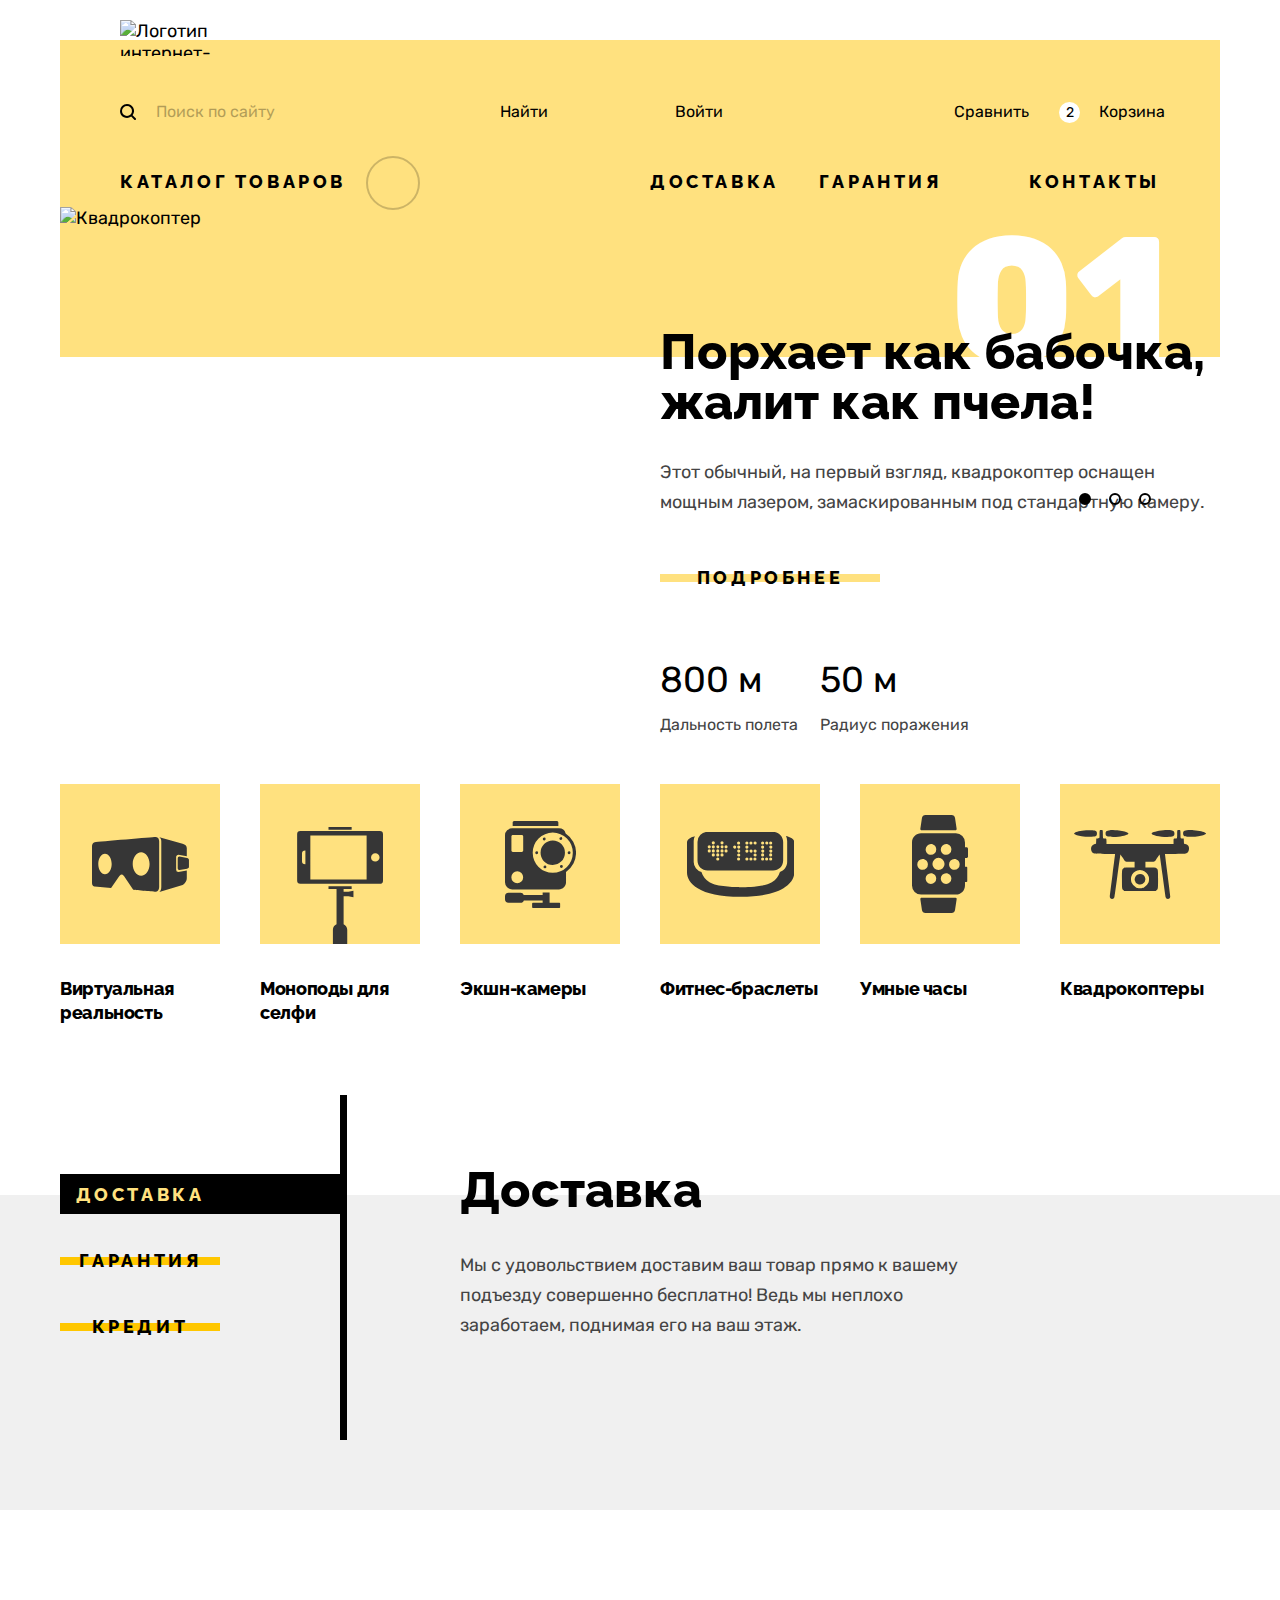
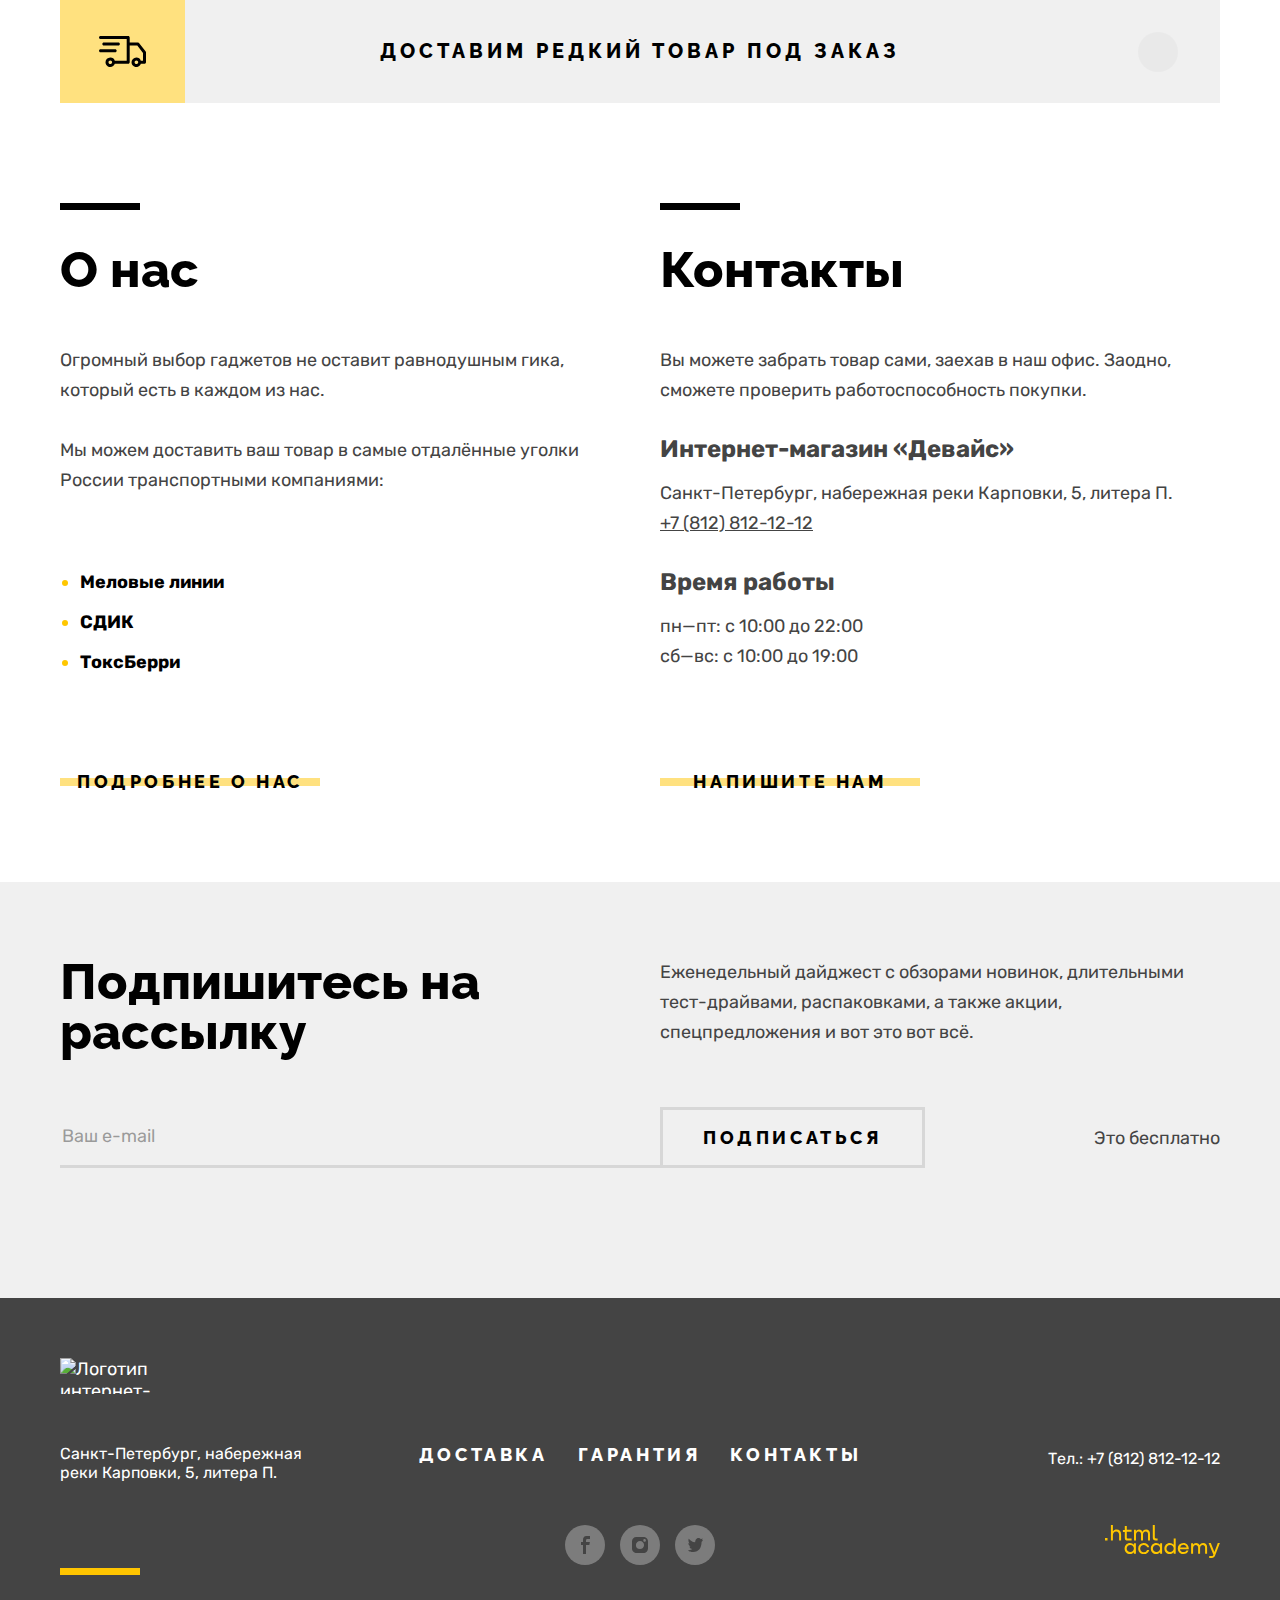
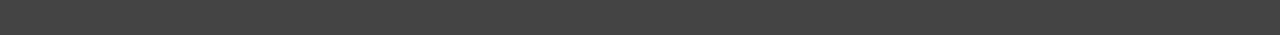
==== commit 2254f0cb: "Оптимизирует кнопки" ====
--- a/index.html
+++ b/index.html
@@ -79,7 +79,7 @@
                 <p class="section-title device-motto">Порхает как бабочка, жалит как пчела!</p>
                 <p class="device-description">Этот обычный, на первый взгляд, квадрокоптер оснащен
                   мощным лазером, замаскированным под стандартную камеру.</p>
-                <a class="yellow-button device-details" href="#">Подробнее</a>
+                <a class="button yellow-button device-details" href="#">Подробнее</a>
                 <dl class="device-table">
                   <dt class="device-table-key">Дальность полета</dt>
                   <dd class="device-table-value">800 м</dd>
@@ -100,7 +100,7 @@
                 <p class="section-title device-motto">Худеем<br>правильно!</p>
                 <p class="device-description">Мотивирующие фитнес-браслеты помогут найти в себе силы
                   не пропускать занятия и соблюдать диету.</p>
-                <a class="yellow-button device-details" href="#">Подробнее</a>
+                <a class="button yellow-button device-details" href="#">Подробнее</a>
                 <dl class="device-table">
                   <dt class="device-table-key">Без подзарядки</dt>
                   <dd class="device-table-value">48 часов</dd>
@@ -119,7 +119,7 @@
                 <p class="section-title device-motto">Делай селфи,<br>как Бен Стиллер!</p>
                 <p class="device-description">Самая длинная палка для селфи доступна в нашем магазине.
                   Восемь (Восемь, Карл!) метров длиной и весом всего 5 кг.</p>
-                <a class="yellow-button device-details" href="#">Подробнее</a>
+                <a class="button yellow-button device-details" href="#">Подробнее</a>
                 <dl class="device-table">
                   <dt class="device-table-key">Длина палки</dt>
                   <dd class="device-table-value">8,5 м</dd>
@@ -300,13 +300,13 @@
         <div class="tabs-container container">
           <ol class="navigation-tabs list">
             <li class="navigation-tabs-item">
-              <a class="navigation-tabs-link-current yellow-button" href="#">Доставка</a>
+              <a class="button navigation-tabs-link-current" href="#">Доставка</a>
             </li>
             <li class="navigation-tabs-item">
-              <a class="navigation-tabs-link yellow-button" href="#">Гарантия</a>
+              <a class="button navigation-tabs-link" href="#">Гарантия</a>
             </li>
             <li class="navigation-tabs-item">
-              <a class="navigation-tabs-link yellow-button" href="#">Кредит</a>
+              <a class="button navigation-tabs-link" href="#">Кредит</a>
             </li>
           </ol>
           <ol class="navigation-tabs list">
@@ -367,7 +367,7 @@
             <li class="about-us-bullet"><span class="about-us-text">СДИК</span></li>
             <li class="about-us-bullet"><span class="about-us-text">ТоксБерри</span></li>
           </ul>
-          <a class="about-us-button yellow-button" href="#">Подробнее о нас</a>
+          <a class="button yellow-button about-us-button" href="#">Подробнее о нас</a>
         </div>
         <div class="contacts-block">
           <div class="contacts-content">
@@ -389,7 +389,7 @@
               <li class="schedule-item">сб—вс: с 10:00 до 19:00</li>
             </ul>
           </div>
-          <a class="contacts-button yellow-button" href="#">Напишите нам</a>
+          <a class="button yellow-button contacts-button" href="#">Напишите нам</a>
         </div>
       </section>
       <section class="mailing">
@@ -401,7 +401,7 @@
           <form class="mailing-form">
             <label class="visually-hidden" for="email">Ввести электронную почту</label>
             <input class="subscription-input" id="email" type="email" value="Ваш e-mail">
-            <button class="subscription-button" type="submit"><span class="subscribe yellow-button">Подписаться</span></button>
+            <button class="subscription-button" type="submit"><span class="button subscribe">Подписаться</span></button>
           </form>
           <span class="free">Это бесплатно</span>
         </div>
--- a/styles/styles.css
+++ b/styles/styles.css
@@ -66,7 +66,7 @@
 }
 
 /* Кнопки */
-.yellow-button {
+.button {
   display: inline-block;
   font-family: "Raleway", sans-serif;
   font-size: 18px;
@@ -77,6 +77,53 @@
   text-transform: uppercase;
   border: none;
   cursor: pointer;
+  letter-spacing: 0.2em;
+}
+
+.yellow-button {
+  position: relative;
+  text-align: center;
+  z-index: 0;
+}
+
+.yellow-button::before {
+  content: "";
+  position: absolute;
+  background-color: #FFE17F;
+  height: 8px;
+  top: 0;
+  bottom: 0;
+  right: 0;
+  left: 0;
+  margin: auto;
+  z-index: -1;
+}
+
+.yellow-button:hover:before {
+  height: 50px;
+  top: 0;
+  bottom: 0;
+  margin: auto;
+}
+
+.yellow-button:focus {
+  outline: none;
+}
+
+.yellow-button:focus:before {
+  background-color: #AF4FFF;
+}
+
+.yellow-button:active {
+  color: rgba(0, 0, 0, 0.3);
+}
+
+.yellow-button:active:before {
+  background-color: #FFE17F;
+  height: 50px;
+  top: 0;
+  bottom: 0;
+  margin: auto;
 }
 
 /* Заголовки блоков */
@@ -175,7 +222,7 @@
   position: relative;
 }
 
-input[type="search"]::-webkit-search-cancel-button {
+.search[type="search"]::-webkit-search-cancel-button {
   -webkit-appearance: none;
 }
 
@@ -308,7 +355,7 @@
 
 .catalog-button {
   position: relative;
-  padding-right: 54px;
+  padding: 0 54px 0 0;
   border: none;
   background: none;
   font-size: 18px;
@@ -369,6 +416,7 @@
   text-decoration: none;
   text-transform: uppercase;
   position: relative;
+  letter-spacing: 0.2em;
 }
 
 .navigation-link::after {
@@ -404,31 +452,60 @@
 /* Хлебные крошки */
 .inner-header {
   margin-top: 35px;
-  margin-bottom: 50px;
+  margin-bottom: 55px;
 }
 
 .catalog-title {
-  margin-bottom: 20px;
+  margin-bottom: 25px;
   margin-left: 60px;
 }
 
 .breadcrumbs {
   display: flex;
   margin-left: 60px;
-}
-
-.breadcrumbs-item:first-child .breadcrumbs-link{
-  padding-left: 0;
+  transform: translate(-5px);
+}
+
+.breadcrumbs-item {
+  position: relative;
 }
 
 .breadcrumbs-link {
   display: block;
   font-size: 16px;
   line-height: 19px;
-  color: inherit;
+  color: rgba(0, 0, 0, 0.6);
   text-decoration: none;
-  margin-right: 15px;
-  padding: 10px;
+  padding: 5px;
+  margin-right: 24px;
+}
+
+.breadcrumbs-icon {
+  display: block;
+  fill: rgba(0, 0, 0, 0.3);
+  position: absolute;
+  right: 10px;
+  top: 0;
+  bottom: 0;
+  margin: auto;
+}
+
+.breadcrumbs-link:hover {
+  color: rgba(0, 0, 0, 1);
+}
+
+.breadcrumbs-link:focus {
+  color: rgba(0, 0, 0, 0.6);
+  outline: 5px solid #AF4FFF;
+  margin-right: 29px;
+  margin-left: 5px;
+}
+
+.breadcrumbs-link:active {
+  color: rgba(0, 0, 0, 0.3);
+  outline: none;
+  margin-right: 24px;
+  margin-left: 0;
 }
 
 /* Слайдер */
@@ -496,9 +573,6 @@
   border-radius: 50%;
   margin: 9px;
   padding: 0;
-}
-
-.device-button {
   cursor: pointer;
 }
 
@@ -582,61 +656,10 @@
 
 .device-details {
   width: 190px;
-  text-align: center;
   padding: 15px 15px;
-  position: relative;
-  z-index: 0;
-}
-
-.device-details::before {
-  content: "";
-  position: absolute;
-  background-color: #FFE17F;
-  height: 8px;
-  top: 22px;
-  right: 0;
-  left: 0;
-  z-index: -1;
-}
-
-.device-details:hover:before,
-.about-us-button:hover:before,
-.contacts-button:hover:before {
-  height: 50px;
-  top: 0;
-  bottom: 0;
-  margin: auto;
-}
-
-.device-details:focus,
-.about-us-button:focus,
-.contacts-button:focus {
-  outline: none;
-}
-
-.device-details:focus:before,
-.about-us-button:focus:before,
-.contacts-button:focus:before {
-  background-color: #AF4FFF;
-}
-
-.device-details:active,
-.about-us-button:active,
-.contacts-button:active {
-  color: rgba(0, 0, 0, 0.3);
-}
-
-.device-details:active:before,
-.about-us-button:active:before,
-.contacts-button:active:before {
-  background-color: #FFE17F;
-  height: 50px;
-  top: 0;
-  bottom: 0;
-  margin: auto;
-}
-
-  /* Меню каталога с иконками */
+}
+
+/* Меню каталога с иконками */
 .catalog {
   margin-bottom: 70px;
 }
@@ -654,6 +677,7 @@
   text-decoration: none;
   display: block;
   width: 160px;
+  letter-spacing: -0.02em;
 }
 
 .catalog-icon-container {
@@ -844,6 +868,7 @@
   display: block;
   background-color: #F0F0F0;
   text-align: center;
+  letter-spacing: 0.2em;
   padding: 40px 0;
   grid-column: 2 / 3;
 }
@@ -971,33 +996,11 @@
   position: relative;
 }
 
-.about-us-button::before {
-  content: "";
-  position: absolute;
-  background-color: #FFE17F;
-  height: 8px;
-  bottom: 6px;
-  right: 0;
-  left: 0;
-  z-index: -1;
-}
-
 .contacts-button {
   align-self: flex-start;
   margin-top: 70px;
   width: 260px;
   position: relative;
-}
-
-.contacts-button::before {
-  content: "";
-  position: absolute;
-  background-color: #FFE17F;
-  height: 8px;
-  bottom: 6px;
-  right: 0;
-  left: 0;
-  z-index: -1;
 }
 
 /* Рассылка */
@@ -1108,11 +1111,13 @@
   text-transform: uppercase;
 }
 
-.filters-title{
+.filters-title {
   display: block;
-  padding: 5px 20px 0;
+  padding: 0 20px;
   width: 200px;
-  margin: 20px 50px 20px 40px;
+  align-self: center;
+  margin: 15px 50px 15px 40px;
+  letter-spacing: 0.2em;
 }
 
 .filters-block {
@@ -1125,7 +1130,7 @@
 .filters-group {
   padding: 0;
   border: none;
-  margin-bottom: 50px;
+  margin: 0 0 50px;
   font-size: 16px;
 }
 
@@ -1133,12 +1138,54 @@
   margin-bottom: 25px;
   line-height: 20px;
   font-weight: 700;
+  position: relative;
+}
+
+.filters-group-title::before {
+  content: "";
+  width: 200px;
+  height: 2px;
+  background-color: #000000;
+  display: block;
+  position: absolute;
+  top: -15px;
 }
 
 .color-item, .bluetooth-item {
   margin-bottom: 20px;
 }
 
+.filters-button {
+  position: relative;
+  width: 200px;
+  text-align: center;
+  z-index: 1;
+}
+
+.filters-button::before {
+  content: "";
+  position: absolute;
+  background-color: #FFC700;
+  width: 200px;
+  height: 8px;
+  top: 0;
+  bottom: 0;
+  right: 0;
+  left: 0;
+  margin: auto;
+  z-index: -1;
+}
+
+.filters-button:focus:before {
+  background-color: #AF4FFF;
+  height: 8px;
+}
+
+.filters-button:active:before {
+  background-color: #FFC700;
+}
+
+/* Сортировка */
 .catalog-products {
   width: 760px;
   margin-left: 70px;
@@ -1148,15 +1195,45 @@
   width: 760px;
   display: flex;
   align-items: center;
-  margin: 20px 0 20px 70px;
+  margin: 15px 0 15px 70px;
 }
 
 .sorting-title {
-  margin-right: 40px;
+  margin-right: 35px;
+  align-self: center;
+  letter-spacing: 0.2em;
 }
 
 .sorting-form {
   margin-right: auto;
+  display: flex;
+}
+
+.select-control {
+  display: block;
+  box-sizing: border-box;
+  background: url("../img/arrows/dropdown.svg") no-repeat top 50% right 15px;
+  border: none;
+  font-family: "Rubik", sans-serif;
+  font-size: 16px;
+  line-height: 19px;
+  padding: 5px 40px 5px 15px;
+  margin: 0;
+  appearance: none;
+}
+
+.select-control:hover {
+  opacity: 0.6;
+}
+
+.select-control:focus {
+  opacity: 1;
+  outline: 5px solid #AF4FFF;
+}
+
+.select-control:active {
+  opacity: 0.3;
+  outline: none;
 }
 
 .sorting-buttons {
@@ -1166,10 +1243,31 @@
 .sorting-type-button {
   width: 11px;
   height: 10px;
-  padding: 9px;
-  margin-right: 2px;
-}
-
+  padding: 7px;
+  background: url("../img/arrows/triangle.svg") no-repeat center;
+  opacity: 0.2;
+}
+
+.sorting-type-button:last-child {
+  transform: rotate(180deg);
+  margin-left: 5px;
+}
+
+.sorting-type-button:hover {
+  opacity: 0.5;
+}
+
+.sorting-type-button:focus {
+  opacity: 1;
+  outline: 5px solid #AF4FFF;
+}
+
+.sorting-type-button:active {
+  opacity: 1;
+  outline: none;
+}
+
+/* Список товаров */
 .devices-list {
   display: grid;
   grid-template-columns: repeat(2, 360px);
@@ -1180,10 +1278,24 @@
 
 /* Карточка товара */
 .device-card {
+  position: relative;
+}
+
+.device-card-link {
   display: grid;
   grid-template-columns: 240px 110px;
   grid-template-rows: 380px min-content;
   gap: 35px 10px;
+  line-height: 24px;
+  font-weight: 700;
+  color: inherit;
+  text-decoration: none;
+}
+
+.device-card-title {
+  grid-column: 1 / 2;
+  grid-row: 2 / 3;
+  margin: 0;
 }
 
 .new {
@@ -1192,47 +1304,96 @@
   justify-self: end;
   margin-right: 27px;
   margin-top: 27px;
-}
-
-.device-card-link:first-child {
-  grid-column: 1 / 2;
+  width: 60px;
+  height: 60px;
+  border: 2px solid rgba(0, 0, 0, 0.6);
+  border-radius: 50%;
+  background: url("../img/new.svg") no-repeat center;
+}
+
+.device-card-price {
+  grid-column: -2 / -1;
   grid-row: 2 / 3;
-}
-
-.device-card-title {
-  margin: 0;
-}
-
-.device-card-link:nth-child(2) {
-  display: block;
-  grid-column: 1 / -1;
-  grid-row: 1 / 2;
-}
-
-.device-card-link {
-  line-height: 24px;
-  font-weight: 700;
-  color: inherit;
-  text-decoration: none;
-}
-
-.device-card-price {
+  justify-self: end;
   line-height: 21px;
   font-weight: 400;
   color: #444444;
   text-transform: uppercase;
-  grid-column: -2 / -1;
-  grid-row: 2 / 3;
-  justify-self: end;
-}
-
-.device-card-button {
+}
+
+.device-card-image {
   grid-column: 1 / -1;
   grid-row: 1 / 2;
-  align-self: center;
-}
-
-/* Пагинация */
+  display: block;
+}
+
+/* Кнопка "Подробнее" на карточке товара */
+.grey-layer {
+  position: absolute;
+  top: 0;
+  left: 0;
+  background-color: rgba(240, 240, 240, 0.8);
+  width: 360px;
+  height: 380px;
+  display: flex;
+  justify-content: center;
+  align-items: center;
+  z-index: -1;
+}
+
+.device-card-button {
+  position: relative;
+  padding: 10px 20px;
+}
+
+.device-card-button::before {
+  content: "";
+  position: absolute;
+  background-color: #FFC700;
+  height: 8px;
+  top: 0;
+  bottom: 0;
+  right: 0;
+  left: 0;
+  margin: auto;
+  z-index: -1;
+}
+
+.device-card-link:hover + .grey-layer,
+.grey-layer:hover {
+  z-index: 2;
+}
+
+.device-card-button:hover:before,
+.filters-button:hover:before {
+  height: 40px;
+  top: 0;
+  bottom: 0;
+  margin: auto;
+}
+
+.device-card-button:focus,
+.filters-button:focus {
+  outline: none;
+}
+
+.device-card-link:focus,
+.device-card-link:focus .device-card-price {
+  outline: none;
+  color: #AF4FFF;
+}
+
+.device-card-link:focus .device-card-image {
+  border: 5px solid #AF4FFF;
+  box-sizing: border-box;
+}
+
+.device-card-button:active,
+.filters-button:active {
+  color: rgba(0, 0, 0, 0.3);
+}
+
+/* Кнопка "Показать еще" */
 .show-more-button {
   font-family: "Raleway", sans-serif;
   font-size: 16px;
@@ -1241,17 +1402,36 @@
   text-align: center;
   width: 760px;
   background: none;
-  border: solid #000000;
-  padding-top: 20px;
-  padding-bottom: 20px;
+  border: 3px solid rgba(0, 0, 0, 0.1);
+  padding: 20px 0;
   margin-bottom: 50px;
-}
-
+  box-sizing: border-box;
+  letter-spacing: 0.2em;
+  cursor: pointer;
+}
+
+.show-more-button:hover {
+  border-color: #000000;
+}
+
+.show-more-button:focus {
+  border: 5px solid #AF4FFF;
+  padding: 18px 0;
+  outline: none;
+}
+
+.show-more-button:active {
+  border: 3px solid #000000;
+  padding: 20px 0;
+  opacity: 0.3;
+}
+
+/* Пагинация */
 .pagination {
   background-color: #EBEBEB;
   display: flex;
   justify-content: space-between;
-  padding: 30px 25px;
+  align-items: center;
   margin-bottom: 77px;
 }
 
@@ -1262,29 +1442,61 @@
 }
 
 .pagination-link {
-  color: #444444;
+  color: rgba(68, 68, 68, 0.3);
   text-decoration: none;
   font-size: 16px;
   line-height: 19px;
-}
-
-.pagination-prev {
+  padding: 7px 0;
+  display: block;
+  width: 33px;
+  text-align: center;
+}
+
+.pagination-link:hover {
+  color: rgba(68, 68, 68, 1);
+}
+
+.pagination-link:focus {
+  color: rgba(68, 68, 68, 1);
+  outline: 5px solid #AF4FFF;
+}
+
+.pagination-link:active {
+  color: rgba(68, 68, 68, 0.1);
+  outline: none;
+}
+
+.pagination-prev, .pagination-next {
+  padding: 25px 30px;
   font-family: "Raleway", sans-serif;
   text-transform: uppercase;
   font-size: 16px;
   line-height: 19px;
-  width: 90px;
-}
-
-.pagination-next {
-  font-family: "Raleway", sans-serif;
-  text-transform: uppercase;
-  font-size: 16px;
-  line-height: 19px;
+  letter-spacing: 0.2em;
   text-decoration: none;
   color: inherit;
+}
+
+.pagination-next {
   text-align: right;
-  width: 90px;
+}
+
+.pagination-prev:hover, .pagination-next:hover {
+  background-color: #DCDCDC;
+}
+
+.pagination-prev:focus, .pagination-next:focus {
+  background-color: #EBEBEB;
+  border: 5px solid #AF4FFF;
+  padding: 20px 25px;
+  outline: none;
+}
+
+.pagination-prev:active, .pagination-next:active {
+  background-color: #DCDCDC;
+  border: none;
+  color: rgba(0, 0, 0, 0.3);
+  padding: 25px 30px;
 }
 
 /* Подвал сайта */
@@ -1385,6 +1597,7 @@
   color: inherit;
   text-decoration: none;
   text-transform: uppercase;
+  letter-spacing: 0.2em;
   position: relative;
 }
 
@@ -1422,6 +1635,7 @@
   height: 2px;
 }
 
+/* Социальные сети */
 .social-media-item {
   margin-right: 5px;
 }
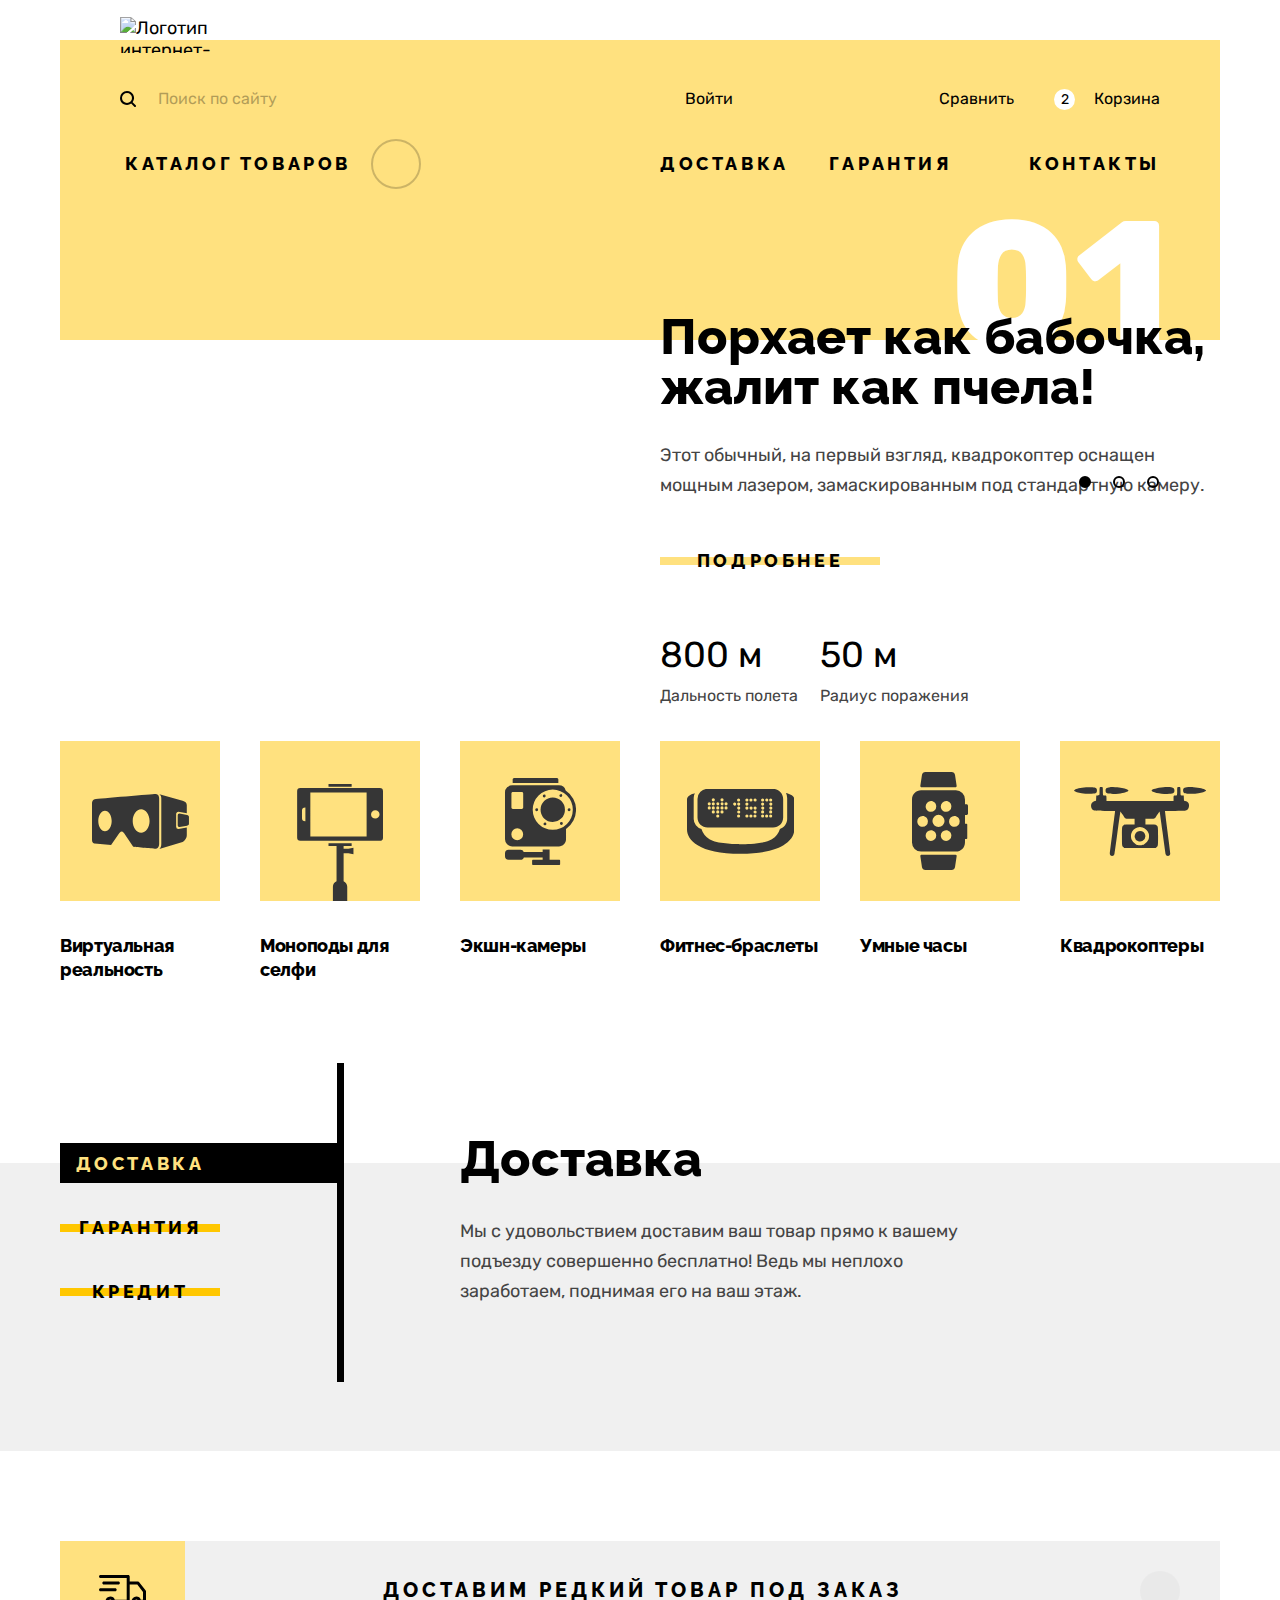
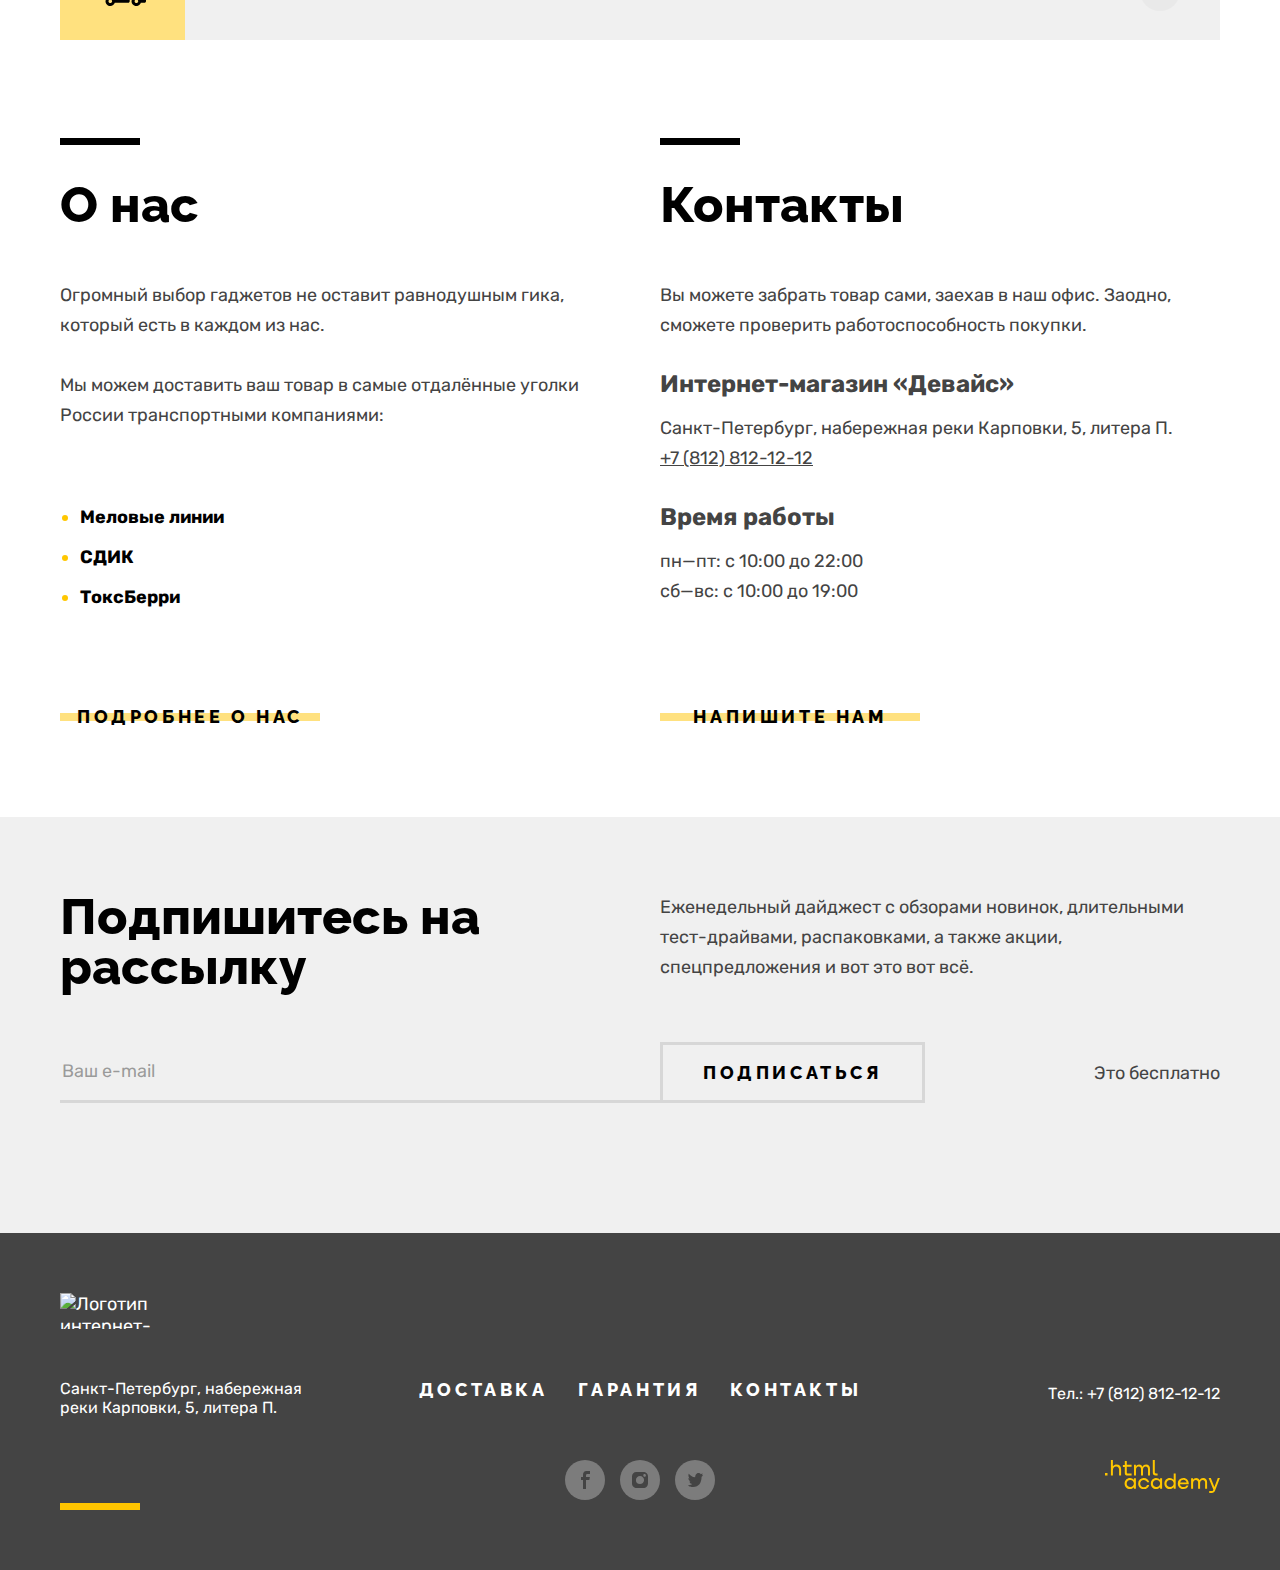
==== commit 357f0b07: "Добавляет выпадающее меню каталога" ====
--- a/index.html
+++ b/index.html
@@ -18,43 +18,57 @@
               <path d="m15.7 14.3-3.1-3.1A7 7 0 0 0 7 0a7 7 0 0 0-7 7 7 7 0 0 0 11.2 5.6l3.1 3.1c.2.2.4.3.7.3.6 0 1-.4 1-1a1 1 0 0 0-.3-.7ZM2 7a5 5 0 0 1 5-5 5 5 0 0 1 5 5 5 5 0 0 1-5 5 5 5 0 0 1-5-5Z" fill="#000"/>
             </svg>
             <label class="visually-hidden" for="search-field">Поиск по сайту</label>
-            <input class="search" id="search-field" type="search" name="page-search" value="Поиск по сайту">
-            <button class="search-button" type="button">Найти</button>
+            <input class="search navigation-status" id="search-field" type="search" name="page-search" value="Поиск по сайту">
+            <button class="search-button" type="submit">Найти</button>
           </form>
           <ul class="navigation-user list">
             <li class="navigation-user-item">
-              <a class="navigation-user-link" href="#"><span class="login">Войти</span></a>
+              <a class="navigation-user-link navigation-status" href="#"><span class="login">Войти</span></a>
             </li>
             <li class="navigation-user-item">
-              <a class="navigation-user-link" href="#"><span class="compare">Сравнить</span></a>
+              <a class="navigation-user-link navigation-status" href="#"><span class="compare">Сравнить</span></a>
             </li>
             <li class="navigation-user-item">
-              <a class="navigation-user-link" href="#"><span class="basket">Корзина</span></a>
+              <a class="navigation-user-link navigation-status" href="#"><span class="basket">Корзина</span></a>
             </li>
           </ul>
         </div>
         <div class="navigation-container">
-          <button class="catalog-button" type="button">
-            <span class="navigation-catalog-link">Каталог товаров</span>
-            <span class="visually-hidden">Показать</span>
-          </button>
-          <ul class="navigation-catalog list visually-hidden">
-            <li class="navigation-item">Виртуальная реальность</li>
-            <li class="navigation-item">Моноподы для селфи</li>
-            <li class="navigation-item">Экшн-камеры</li>
-            <li class="navigation-item">Фитнес-браслеты</li>
-            <li class="navigation-item">Умные часы</li>
-            <li class="navigation-item">Квадрокоптеры</li>
-          </ul>
+          <div class="navigation-catalog-container">
+            <button class="catalog-button" type="button">
+              <span class="navigation-catalog-button">Каталог товаров</span>
+              <span class="visually-hidden">Показать</span>
+            </button>
+            <ul class="navigation-catalog list">
+              <li class="navigation-catalog-item vr-link">
+                <a class="navigation-catalog-link navigation-status" href="catalog.html">Виртуальная реальность</a>
+              </li>
+              <li class="navigation-catalog-item monopod-link">
+                <a class="navigation-catalog-link navigation-status" href="catalog.html">Моноподы для селфи</a>
+              </li>
+              <li class="navigation-catalog-item camera-link">
+                <a class="navigation-catalog-link navigation-status" href="catalog.html">Экшн-камеры</a>
+              </li>
+              <li class="navigation-catalog-item bracelet-link">
+                <a class="navigation-catalog-link navigation-status" href="catalog.html">Фитнес-браслеты</a>
+              </li>
+              <li class="navigation-catalog-item watch-link">
+                <a class="navigation-catalog-link navigation-status" href="catalog.html">Умные часы</a>
+              </li>
+              <li class="navigation-catalog-item quadcopter-link">
+                <a class="navigation-catalog-link navigation-status" href="catalog.html">Квадрокоптеры</a>
+              </li>
+            </ul>
+          </div>
           <ul class="navigation-services list">
             <li class="navigation-item">
-              <a class="navigation-link" href="#">Доставка</a>
+              <a class="navigation-link navigation-status" href="#">Доставка</a>
             </li>
             <li class="navigation-item">
-              <a class="navigation-link" href="#">Гарантия</a>
+              <a class="navigation-link navigation-status" href="#">Гарантия</a>
             </li>
             <li class="navigation-item">
-              <a class="navigation-link" href="#">Контакты</a>
+              <a class="navigation-link navigation-status" href="#">Контакты</a>
             </li>
           </ul>
         </div>
--- a/styles/styles.css
+++ b/styles/styles.css
@@ -142,6 +142,10 @@
   padding: 0 30px;
 }
 
+.main-container {
+  z-index: 1;
+}
+
 /* Списки */
 .list {
   margin: 0;
@@ -157,12 +161,13 @@
   border-width: 0 30px;
   border-style: solid;
   border-color: #FFFFFF;
+  z-index: 2;
 }
 
 /* Навигация */
 .navigation {
   margin: 0 auto;
-  padding: 20px 40px 40px;
+  padding: 17px 40px 30px 40px;
 }
 
 .navigation-container {
@@ -175,12 +180,28 @@
 }
 
 .navigation-container:nth-child(2) {
-  margin-bottom: 24px;
-}
-
+  margin-bottom: 20px;
+}
+
+/* Состояния элементов навигации */
+.navigation-status:hover {
+  opacity: 0.6;
+}
+
+.navigation-status:focus {
+  opacity: 1;
+  border-color: #AF4FFF;
+  outline: none;
+}
+
+.navigation-status:active {
+  opacity: 0.3;
+  border-color: transparent;
+}
+
+/* Логотип */
 .logo-link {
   height: 36px;
-  margin-bottom: 10px;
 }
 
 .logo-link:focus {
@@ -192,6 +213,7 @@
   outline: none;
 }
 
+/* Поиск по сайту */
 .search-form {
   position: relative;
   width: 500px;
@@ -211,37 +233,30 @@
   width: 500px;
   height: 40px;
   box-sizing: border-box;
-  padding-left: 52px;
   font-family: inherit;
   font-size: 16px;
   line-height: 19px;
-  border: none;
   background: none;
   opacity: 0.3;
   flex-grow: 1;
   position: relative;
+  padding: 10px 160px 10px 52px;
+  border: 2px solid transparent;
+  border-radius: 20px;
+  margin: 0;
 }
 
 .search[type="search"]::-webkit-search-cancel-button {
   -webkit-appearance: none;
 }
 
-.search:hover {
-  opacity: 0.6;
-}
-
 .search:focus {
-  opacity: 1;
   color: rgba(0, 0, 0, 0.3);
-  border: 2px solid #AF4FFF;
-  border-radius: 20px;
-  outline: none;
 }
 
 .search:active {
   opacity: 1;
   border: 2px solid #000000;
-  border-radius: 20px;
 }
 
 .search-button {
@@ -258,15 +273,23 @@
   border: none;
   background: none;
   cursor: pointer;
+  display: none;
+}
+
+.search:focus + .search-button,
+.search:active + .search-button {
+  display: block;
 }
 
 .search-button:hover {
+  display: block;
   background-color: #000000;
   color: #FFFFFF;
   border-radius: 0 20px 20px 0;
 }
 
 .search-button:focus {
+  display: block;
   border: 2px solid #AF4FFF;
   border-radius: 0 20px 20px 0;
   outline: none;
@@ -279,10 +302,11 @@
   border: none;
 }
 
+/* Пользовательское меню */
 .navigation-user, .navigation-services {
   display: flex;
   flex-wrap: wrap;
-  width: 550px;
+  width: 540px;
   margin-left: auto;
 }
 
@@ -293,33 +317,16 @@
 
 .navigation-user-link {
   display: block;
-  padding: 11px 15px;
+  padding: 9px 18px;
   font-size: 16px;
   line-height: 19px;
   color: inherit;
   text-decoration: none;
-}
-
-.navigation-user-link:hover {
-  opacity: 0.6;
-}
-
-.navigation-user-link:focus {
-  opacity: 1;
-  padding: 9px 13px;
-  border: 2px solid #AF4FFF;
+  border: 2px solid transparent;
   border-radius: 20px;
-  outline: none;
-}
-
-.navigation-user-link:active {
-  opacity: 0.3;
-  padding: 11px 15px;
-  border: none;
 }
 
 .login {
-  margin-left: 5px;
   padding-left: 25px;
   background: url("../img/person.svg") no-repeat left;
 }
@@ -353,12 +360,23 @@
   margin-right: 30px;
 }
 
+/* Выпадающее меню каталога */
+.navigation-container:last-child {
+  position: relative;
+}
+
+.navigation-catalog-container {
+  grid-column: 1 / 2;
+  grid-row: 1 / 2;
+}
+
 .catalog-button {
   position: relative;
-  padding: 0 54px 0 0;
+  padding: 0 50px 0 0;
+  margin-right: auto;
+  margin-left: 5px;
   border: none;
   background: none;
-  font-size: 18px;
   cursor: pointer;
 }
 
@@ -366,34 +384,33 @@
   outline: none;
 }
 
-.catalog-button:focus > .navigation-catalog-link {
+.catalog-button:focus > .navigation-catalog-button {
+  border-color: #AF4FFF;
+}
+
+.catalog-button:active > .navigation-catalog-button {
   color: rgba(0, 0, 0, 0.3);
-  padding: 10px 18px;
-  margin: 3px 0;
-  border: 2px solid #AF4FFF;
-  border-radius: 20px;
-}
-
-.catalog-button:active > .navigation-catalog-link {
-  border: none;
+  border-color: transparent;
   margin: 0;
-  padding: 15px 20px;
 }
 
 .catalog-button::after {
   content: "";
   background: url("../img/plus.svg") no-repeat center;
-  width: 50px;
-  height: 50px;
+  width: 46px;
+  height: 46px;
   border: 2px solid #000000;
   opacity: 0.2;
   border-radius: 50%;
   position: absolute;
   right: 0;
   top: 0;
-}
-
-.catalog-button:hover:after {
+  bottom: 0;
+  margin: auto;
+}
+
+.catalog-button:hover:after,
+.navigation-catalog-container:focus-within .catalog-button:after {
   background: url("../img/minus.svg") no-repeat center;
   opacity: 1;
 }
@@ -403,20 +420,88 @@
   opacity: 0.3;
 }
 
+.navigation-catalog {
+  background-color: #FFE17F;
+  display: none;
+  grid-template-columns: repeat(3, max-content);
+  grid-template-rows: repeat(3, min-content);
+  column-gap: 16px;
+  row-gap: 8px;
+  position: absolute;
+  top: 50px;
+  left: -40px;
+  right: -40px;
+  margin: auto;
+  padding-bottom: 50px;
+  padding-left: 45px;
+  padding-top: 30px;
+  z-index: 2;
+}
+
+.navigation-catalog:hover,
+.catalog-button:hover + .navigation-catalog,
+.navigation-catalog-container:focus-within .navigation-catalog {
+  display: grid;
+}
+
+.navigation-catalog-link {
+  font-family: "Rubik", sans-serif;
+  font-size: 16px;
+  line-height: 18px;
+  color: inherit;
+  text-decoration: none;
+  display: block;
+  padding: 3px 13px;
+  border: 2px solid transparent;
+  border-radius: 20px;
+}
+
+.monopod-link, .camera-link {
+  grid-column: 1 / 2;
+}
+
+.bracelet-link, .watch-link {
+  grid-column: 2 / 3;
+}
+
+.quadcopter-link {
+  grid-column: 3 / 4;
+}
+
+.bracelet-link, .quadcopter-link {
+  grid-row: 1 / 2;
+}
+
+.monopod-link, .watch-link {
+  grid-row: 2 / 3;
+}
+
+/* Навигация по услугам */
 .navigation-item:nth-child(3n) {
   margin-left: auto;
 }
 
-.navigation-link, .navigation-catalog-link {
-  display: block;
-  padding: 15px 20px;
+.navigation-link, .navigation-catalog-button {
+  display: block;
+  border: 2px solid transparent;
+  border-radius: 25px;
+  padding: 12px 18px;
   font-family: "Raleway", sans-serif;
+  font-size: 18px;
   line-height: 21px;
   color: inherit;
   text-decoration: none;
   text-transform: uppercase;
   position: relative;
   letter-spacing: 0.2em;
+}
+
+.navigation-link:hover {
+  opacity: 1;
+}
+
+.navigation-link:active {
+  opacity: 0.3;
 }
 
 .navigation-link::after {
@@ -428,23 +513,7 @@
   bottom: 5px;
 }
 
-.navigation-link:hover:after {
-  height: 2px;
-}
-
-.navigation-link:focus {
-  border: 2px solid #AF4FFF;
-  border-radius: 25px;
-  padding: 13px 18px;
-  outline: none;
-}
-
-.navigation-link:active {
-  opacity: 0.3;
-  border: none;
-  padding: 15px 20px;
-}
-
+.navigation-link:hover:after,
 .navigation-link:active:after {
   height: 2px;
 }
@@ -510,7 +579,7 @@
 
 /* Слайдер */
 .device-examples {
-  margin-bottom: 50px;
+  margin-bottom: 37px;
   position: relative;
 }
 
@@ -522,7 +591,7 @@
   width: 560px;
   justify-content: space-between;
   z-index: 2;
-  margin-bottom: 70px;
+  margin-bottom: 62px;
 }
 
 .slider-prev, .slider-next {
@@ -530,7 +599,7 @@
   width: 40px;
   height: 80px;
   border: none;
-  margin: auto 8px auto;
+  margin: auto 9px auto;
   cursor: pointer;
 }
 
@@ -559,10 +628,10 @@
   position: absolute;
   bottom: 150px;
   right: 60px;
-  margin-right: 30px;
+  margin-right: 20px;
   display: flex;
   z-index: 2;
-  margin-bottom: 70px;
+  margin-bottom: 55px;
 }
 
 .device-button, .device-button-current {
@@ -571,7 +640,7 @@
   height: 12px;
   border: 2px solid #000000;
   border-radius: 50%;
-  margin: 9px;
+  margin: 11px;
   padding: 0;
   cursor: pointer;
 }
@@ -600,7 +669,7 @@
 .slider-item {
   display: flex;
   justify-content: space-between;
-  background: linear-gradient(to bottom, #FFE17F 110px, #FFFFFF 0);
+  background: linear-gradient(to bottom, #FFE17F 122px, #FFFFFF 0);
 }
 
 .slider-container {
@@ -608,11 +677,11 @@
 }
 
 .slider-container:first-child {
-  transform: translateY(-40px);
+  transform: translateY(-28px);
 }
 
 .slider-text {
-  transform: translateY(10px);
+  transform: translateY(11px);
 }
 
 .device-number {
@@ -621,12 +690,12 @@
   font-size: 180px;
   line-height: 30px;
   text-align: right;
-  margin-top: 40px;
+  margin-top: 53px;
   padding-right: 50px;
 }
 
 .device-motto {
-  margin-bottom: 30px;
+  margin-bottom: 28px;
 }
 
 .device-description {
@@ -635,7 +704,7 @@
 }
 
 .device-table {
-  margin-top: 55px;
+  margin-top: 47px;
   margin-bottom: 10px;
   display: grid;
   grid-template-columns: repeat(auto-fill, 160px);
@@ -651,7 +720,7 @@
   font-size: 36px;
   grid-row: 1 / 2;
   margin: 0;
-  padding-bottom: 14px;
+  padding-bottom: 10px;
 }
 
 .device-details {
@@ -661,7 +730,7 @@
 
 /* Меню каталога с иконками */
 .catalog {
-  margin-bottom: 70px;
+  margin-bottom: 81px;
 }
 
 .catalog-list {
@@ -737,9 +806,9 @@
   display: flex;
   flex-direction: column;
   justify-content: center;
-  width: 280px;
-  margin-right: 120px;
-  margin-bottom: 70px;
+  width: 277px;
+  margin-right: 123px;
+  margin-bottom: 47px;
   position: relative;
 }
 
@@ -747,8 +816,8 @@
   content: "";
   position: absolute;
   top: 0;
-  bottom: 0;
-  left: 280px;
+  bottom: 22px;
+  left: 277px;
   width: 0;
   border-right: 7px solid #000000;
 }
@@ -759,7 +828,7 @@
   width: 130px;
   text-align: center;
   position: relative;
-  margin-bottom: 15px;
+  margin-bottom: 13px;
   z-index: 0;
 }
 
@@ -800,7 +869,7 @@
 .navigation-tabs-link-current::before {
   background-color: #000000;
   height: 40px;
-  width: 280px;
+  width: 277px;
   top: 0;
   bottom: 0;
   margin: auto;
@@ -808,27 +877,27 @@
 
 .tabs-item {
   margin-bottom: 145px;
-  width: 710px;
-  min-height: 200px;
+  width: 700px;
+  min-height: 150px;
 }
 
 .tab-delivery {
-  background: url("../img/services/delivery.svg") no-repeat right;
+  background: url("../img/services/delivery.svg") no-repeat bottom right;
 }
 
 .tab-guarantee {
-  background: url("../img/services/guarantee.svg") no-repeat right;
+  background: url("../img/services/guarantee.svg") no-repeat bottom right;
 }
 
 .tab-credit {
-  background: url("../img/services/credit.svg") no-repeat right;
+  background: url("../img/services/credit.svg") no-repeat bottom right;
 }
 
 .tab-title {
   display: block;
   width: 600px;
-  margin-top: 70px;
-  margin-bottom: 35px;
+  margin-top: 71px;
+  margin-bottom: 32px;
 }
 
 .tab-text {
@@ -840,8 +909,8 @@
 /* Доставка редких товаров */
 .special-delivery-link {
   display: grid;
-  grid-template-columns: 125px auto 125px;
-  margin-bottom: 100px;
+  grid-template-columns: 125px auto 120px;
+  margin-bottom: 98px;
   color: inherit;
   text-decoration: none;
   padding: 0;
@@ -869,7 +938,7 @@
   background-color: #F0F0F0;
   text-align: center;
   letter-spacing: 0.2em;
-  padding: 40px 0;
+  padding: 38px 0;
   grid-column: 2 / 3;
 }
 
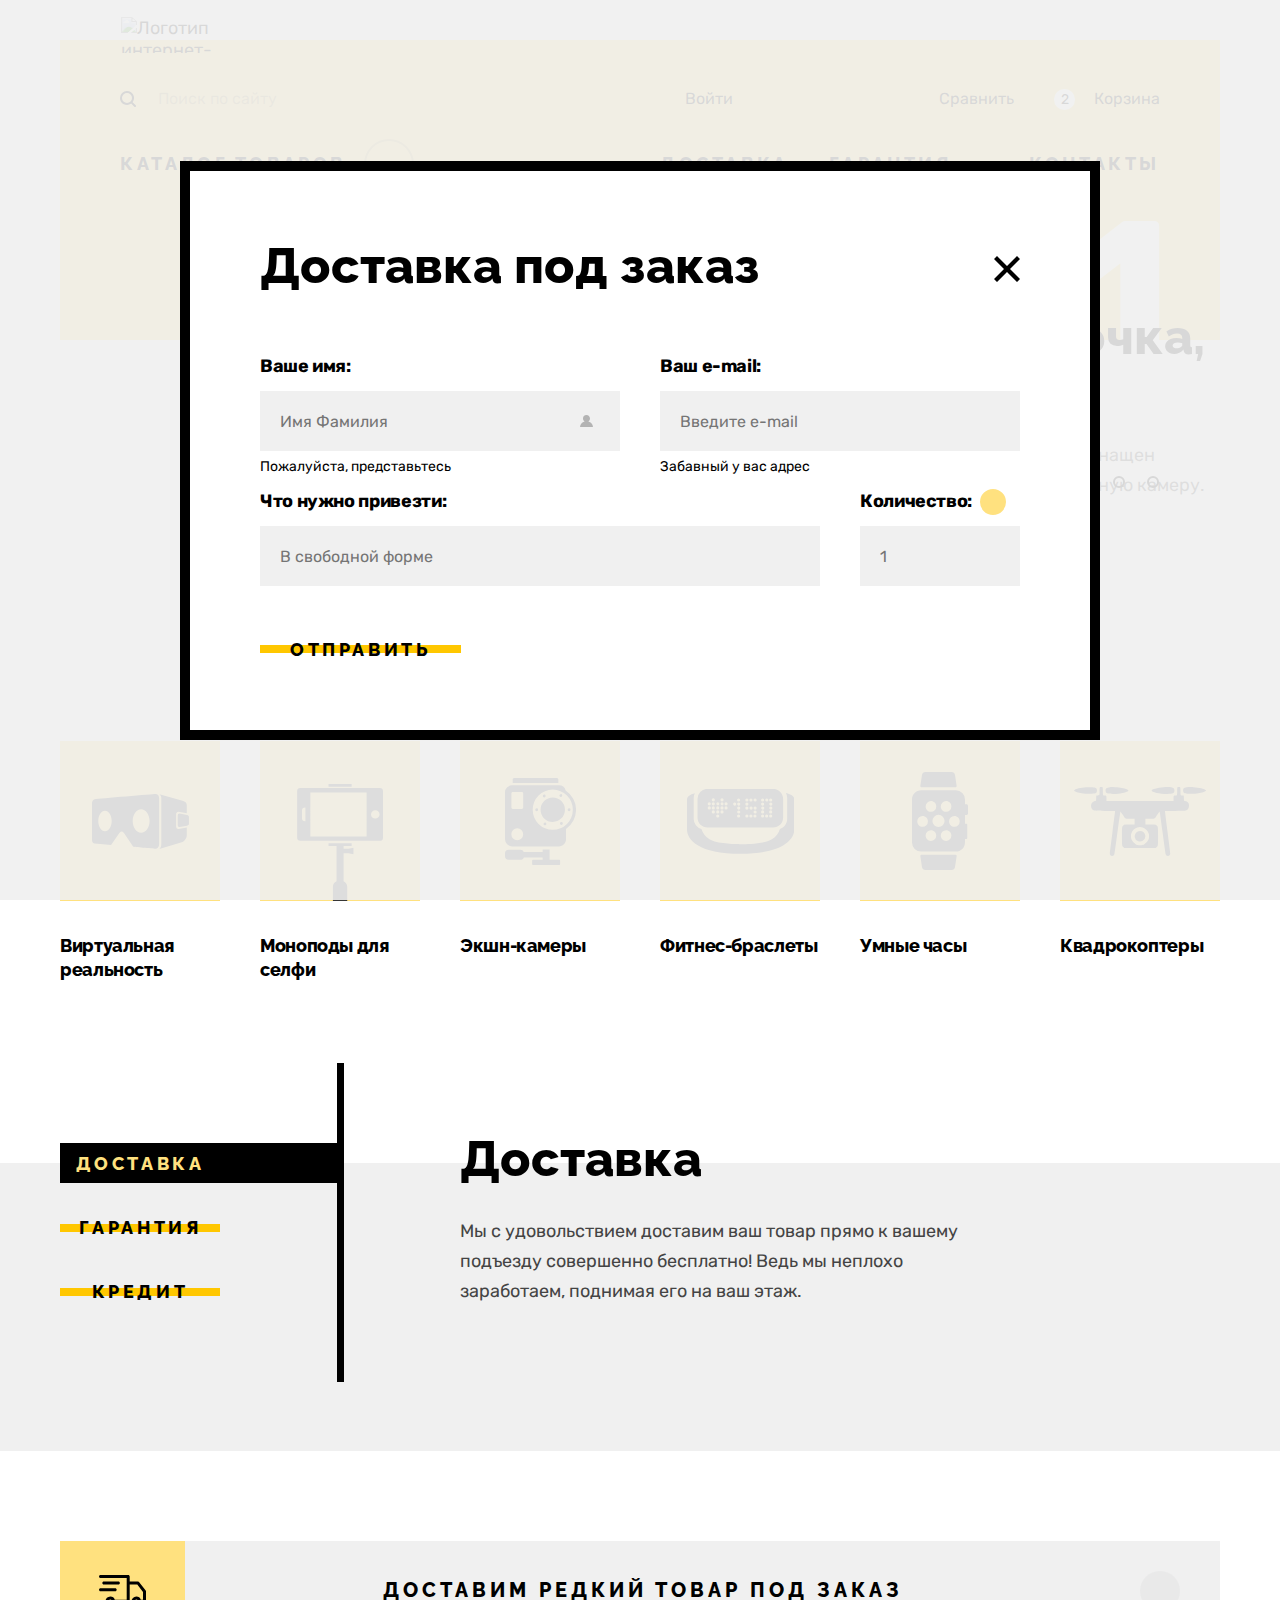
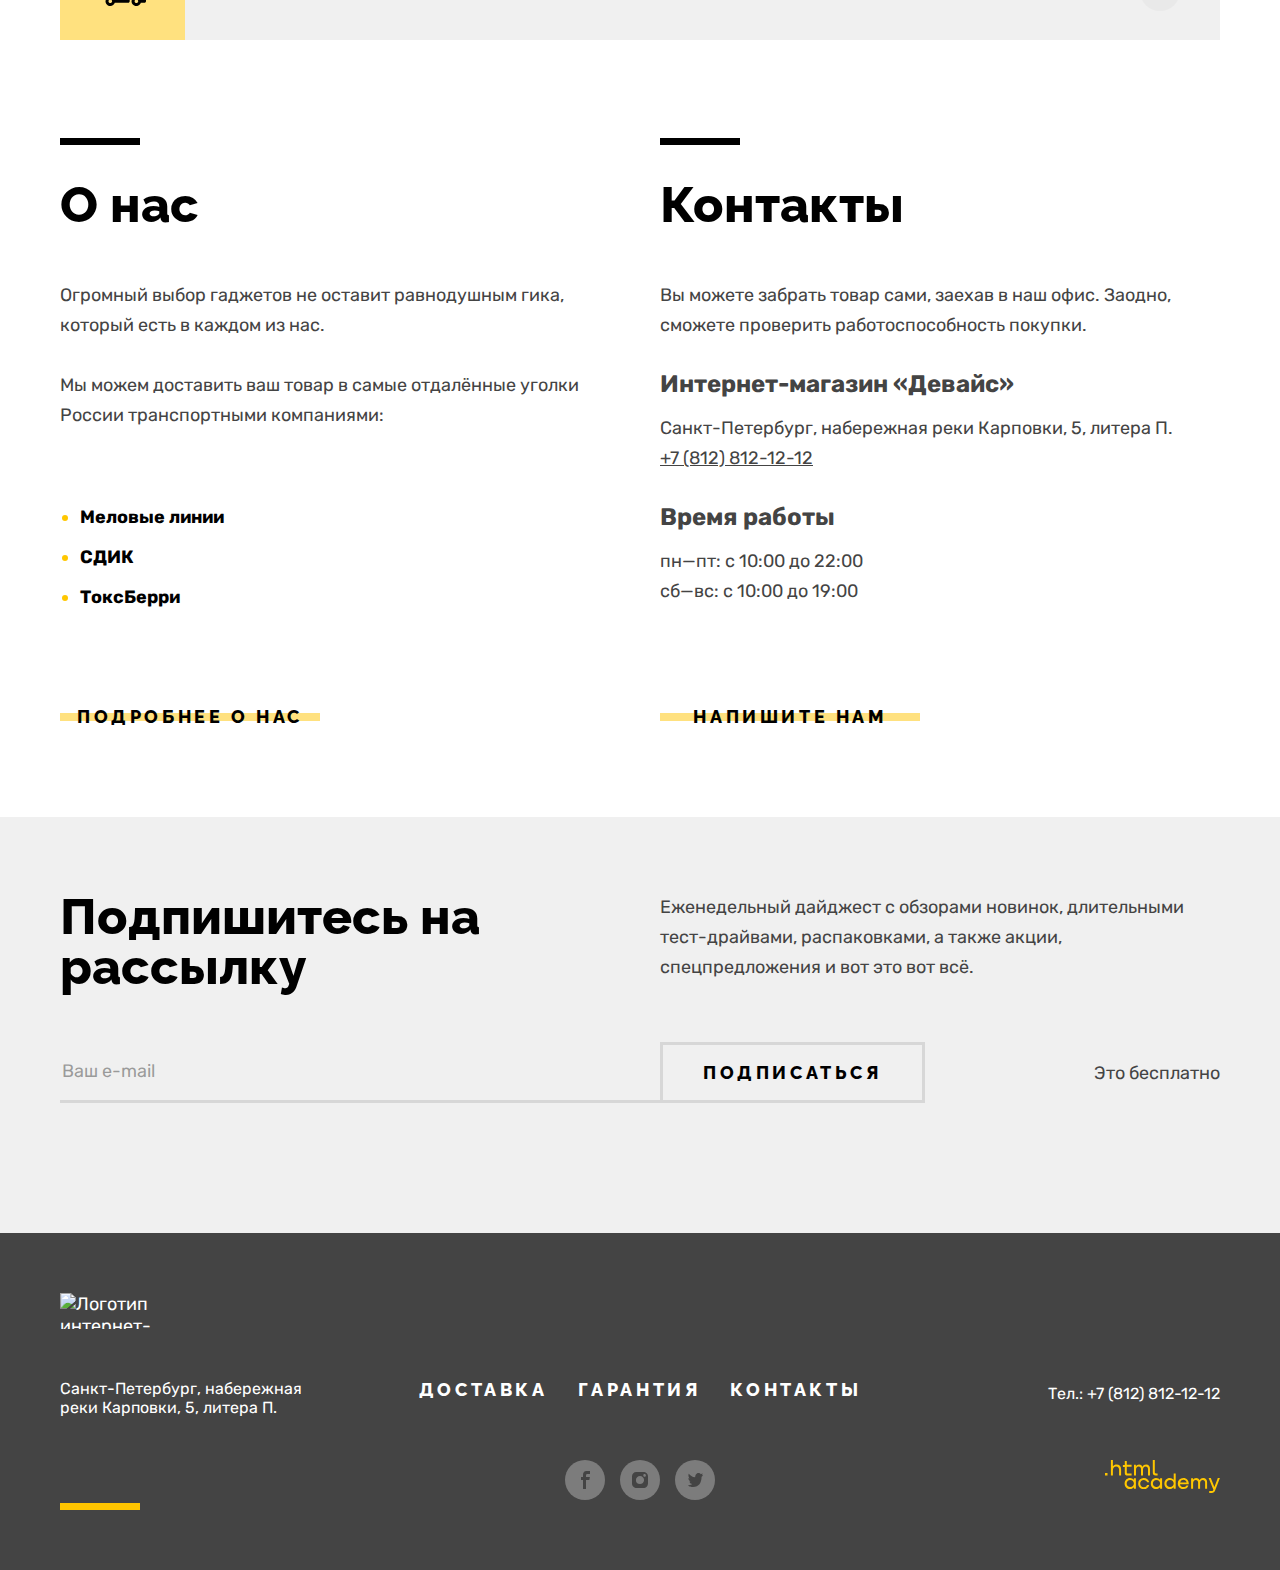
==== commit 94bbf431: "Модальное окно с формой" ====
--- a/index.html
+++ b/index.html
@@ -6,14 +6,21 @@
     <link rel="stylesheet" href="styles/styles.css">
   </head>
   <body>
+    <!-- Шапка -->
     <header class="page-header">
+
+      <!-- Главный заголовок -->
       <h1 class="visually-hidden">Интернет-магазин "Девайс"</h1>
       <nav class="navigation">
+
+        <!-- Логотип -->
         <div class="navigation-container">
           <img class="logo-link logo-header" src="img/logo.svg" width="145" height="36" alt='Логотип интернет-магазина "Девайс"'>
         </div>
+
+        <!-- Поиск по сайту -->
         <div class="navigation-container">
-          <form class="search-form">
+          <form class="search-form" action="https://echo.htmlacademy.ru/" method="get">
             <svg class="search-icon" aria-hidden="true" focusable="false" width="16" height="16" fill="none" xmlns="http://www.w3.org/2000/svg">
               <path d="m15.7 14.3-3.1-3.1A7 7 0 0 0 7 0a7 7 0 0 0-7 7 7 7 0 0 0 11.2 5.6l3.1 3.1c.2.2.4.3.7.3.6 0 1-.4 1-1a1 1 0 0 0-.3-.7ZM2 7a5 5 0 0 1 5-5 5 5 0 0 1 5 5 5 5 0 0 1-5 5 5 5 0 0 1-5-5Z" fill="#000"/>
             </svg>
@@ -21,6 +28,8 @@
             <input class="search navigation-status" id="search-field" type="search" name="page-search" value="Поиск по сайту">
             <button class="search-button" type="submit">Найти</button>
           </form>
+
+          <!-- Пользовательское меню -->
           <ul class="navigation-user list">
             <li class="navigation-user-item">
               <a class="navigation-user-link navigation-status" href="#"><span class="login">Войти</span></a>
@@ -33,6 +42,8 @@
             </li>
           </ul>
         </div>
+
+        <!-- Выпадающее меню -->
         <div class="navigation-container">
           <div class="navigation-catalog-container">
             <button class="catalog-button" type="button">
@@ -60,6 +71,8 @@
               </li>
             </ul>
           </div>
+
+          <!-- Навигация по услугам -->
           <ul class="navigation-services list">
             <li class="navigation-item">
               <a class="navigation-link navigation-status" href="#">Доставка</a>
@@ -77,12 +90,16 @@
     <main class="main-container main-index">
       <section class="device-examples container">
         <h2 class="visually-hidden">Примеры товаров</h2>
+
+        <!-- Навигация слайдера-->
         <div class="device-navigation-arrows">
           <button class="slider-prev" type="button"><span class="visually-hidden">Предыдущий товар</span></button>
           <button class="slider-next" type="button"><span class="visually-hidden">Следующий товар</span></button>
         </div>
+
+        <!-- Слайдер -->
         <ol class="slider-pagination list">
-          <li class="slider-item">
+          <li class="slider-item slider-item-current">
             <div class="slider-container">
               <h3 class="visually-hidden">Квадрокоптер</h3>
               <img class="slider-image" src="img/slider/quadcopter.png" width="560" height="560" alt="Квадрокоптер">
@@ -103,7 +120,7 @@
               </div>
             </div>
           </li>
-          <li class="slider-item visually-hidden">
+          <li class="slider-item">
             <div class="slider-container">
               <h3 class="visually-hidden">Фитнес-браслет</h3>
               <img class="slider-image" src="img/slider/bracelet.png" width="560" height="560" alt="Фитнес-браслет">
@@ -122,7 +139,7 @@
               </div>
             </div>
           </li>
-          <li class="slider-item visually-hidden">
+          <li class="slider-item">
             <div class="slider-container">
               <h3 class="visually-hidden">Селфи-палка</h3>
               <img class="slider-image" src="img/slider/monopods.png" width="560" height="560" alt="Селфи-палка">
@@ -146,6 +163,8 @@
             </div>
           </li>
         </ol>
+
+        <!-- Навигация слайдера -->
         <ol class="device-navigation-radio list">
           <li class="device-navigation-item">
             <button class="device-button-current"><span class="visually-hidden">Первый товар</span></button>
@@ -158,6 +177,8 @@
           </li>
         </ol>
       </section>
+
+      <!-- Меню каталога с иконками -->
       <section class="catalog container">
         <h2 class="visually-hidden">Категории товаров</h2>
         <ul class="catalog-list list">
@@ -309,6 +330,8 @@
           </li>
         </ul>
       </section>
+
+      <!-- Табы -->
       <section class="services">
         <h2 class="visually-hidden">Услуги</h2>
         <div class="tabs-container container">
@@ -345,6 +368,8 @@
           </ol>
         </div>
       </section>
+
+      <!-- Доставка редких товаров -->
       <section class="special-delivery container">
         <a class="special-delivery-link" href="#">
           <div class="special-delivery-container">
@@ -365,6 +390,8 @@
           </div>
         </a>
       </section>
+
+      <!-- Контакты -->
       <section class="contacts container">
         <div class="contacts-block">
           <h2 class="contacts-title section-title">О нас</h2>
@@ -406,13 +433,17 @@
           <a class="button yellow-button contacts-button" href="#">Напишите нам</a>
         </div>
       </section>
+
+      <!-- Рассылка -->
       <section class="mailing">
         <h2 class="visually-hidden">Рассылка</h2>
         <div class="mailing-container container">
           <p class="section-title">Подпишитесь на рассылку</p>
           <p class="mailing-text">Еженедельный дайджест с обзорами новинок,
             длительными тест-драйвами, распаковками, а также акции, спецпредложения и вот это вот всё.</p>
-          <form class="mailing-form">
+
+          <!-- Форма для оформления подписки -->
+          <form class="mailing-form" action="https://echo.htmlacademy.ru/" method="post">
             <label class="visually-hidden" for="email">Ввести электронную почту</label>
             <input class="subscription-input" id="email" type="email" value="Ваш e-mail">
             <button class="subscription-button" type="submit"><span class="button subscribe">Подписаться</span></button>
@@ -421,9 +452,15 @@
         </div>
       </section>
     </main>
+
+    <!-- Подвал -->
     <footer class="page-footer">
       <div class="footer-container">
+
+        <!-- Логотип -->
         <img class="logo-footer" src="img/footer-logo.svg" width="145" height="36" alt='Логотип интернет-магазина "Девайс"'>
+
+        <!-- Контакты -->
         <address class="contacts-footer-address">
           <p class="contacts-footer-text">Санкт-Петербург, набережная<br>
             реки Карповки, 5, литера П.</p>
@@ -431,6 +468,8 @@
         <address class="contacts-footer-phone">
           <a class="contacts-footer-text footer-phone" href="tel:88121212">Тел.: +7 (812) 812-12-12</a>
         </address>
+
+        <!-- Навигация по услугам -->
         <div class="navigation-footer-container">
           <ul class="navigation-footer list">
             <li class="navigation-footer-item">
@@ -443,6 +482,8 @@
               <a class="footer-link" href="#">Контакты</a>
             </li>
           </ul>
+
+          <!-- Соц. сети -->
           <ul class="navigation-footer list">
             <li class="social-media-item">
               <a class="social-media-link" href="https://www.facebook.com/htmlacademy">
@@ -475,8 +516,10 @@
             </li>
           </ul>
         </div>
+
+        <!-- HTML Academy -->
         <a class="htmlacademy-link" href="https://htmlacademy.ru/">
-          <span class="visually-hidden">Школа "HTML Academy"</span>
+          <span class="visually-hidden">Сайт сделан в "HTML Academy"</span>
           <svg class="htmlacademy-icon" aria-hidden="true" focusable="false" width="115" height="33" fill="none" xmlns="http://www.w3.org/2000/svg">
             <path fill-rule="evenodd" clip-rule="evenodd" d="M0 12.9v2.6h2.5v-2.6H0ZM11.6 4.5c-1.6 0-2.8.7-3.6 1.7h-.1V0h-2v15.5h2v-5.3c0-2.1 1.3-3.6 3.3-3.6
             1.8 0 2.9 1.4 2.9 3.2v5.7h2V9.4c.1-3-1.8-4.9-4.5-4.9ZM26.6 4.8h-4.8V1.1h-2v3.8h-1.9v2h1.9v6c0 1.7 1 2.7 2.7
@@ -499,5 +542,45 @@
         </a>
       </div>
     </footer>
+
+    <!-- Модальное окно -->
+    <div class="modal-container">
+      <div class="modal modal-delivery">
+        <button class="modal-close-button">
+          <span class="modal-close-icon">
+            <span class="visually-hidden">Закрыть</span>
+          </span>
+        </button>
+        <section class="modal-content">
+          <h2 class="modal-title section-title">Доставка под заказ</h2>
+
+          <!-- Форма записи на доставку -->
+          <!-- Класс ошибки при вводе: delivery-form-error -->
+          <form class="delivery-form" action="https://echo.htmlacademy.ru/" method="post">
+            <p class="field-group field-name">
+              <label class="delivery-form-label" for="delivery-name">Ваше имя:</label>
+              <input class="delivery-form-field" type="text" id="delivery-name" name="delivery-name" placeholder="Имя Фамилия">
+              <span class="delivery-form-span">Пожалуйста, представьтесь</span>
+            </p>
+            <p class="field-group field-email">
+              <label class="delivery-form-label" for="delivery-email">Ваш e-mail:</label>
+              <input class="delivery-form-field" type="email" id="delivery-email" name="delivery-email" placeholder="Введите e-mail">
+              <span class="delivery-form-span">Забавный у вас адрес</span>
+            </p>
+            <p class="field-group field-description">
+              <label class="delivery-form-label" for="delivery-description">Что нужно привезти:</label>
+              <input class="delivery-form-field" type="text" id="delivery-description" name="delivery-description" placeholder="В свободной форме">
+            </p>
+            <p class="field-group field-number">
+              <label class="delivery-form-label" for="delivery-number">Количество:</label>
+              <span class="delivery-info-icon"><span class="visually-hidden">Посмотреть дополнительную информацию</span></span>
+              <span class="delivery-info">Постараемся найти, сколько нужно. Привезём сколько получится по требованиям к провозу багажа.</span>
+              <input class="delivery-form-field" type="number" id="delivery-number" name="delivery-number" placeholder="1">
+            </p>
+            <button class="button yellow-button delivery-form-button" type="submit">Отправить</button>
+          </form>
+        </section>
+      </div>
+    </div>
   </body>
 </html>
--- a/styles/styles.css
+++ b/styles/styles.css
@@ -39,6 +39,7 @@
   display: flex;
   flex-direction: column;
   min-height: 100%;
+  min-width: 1220px;
   font-family: "Rubik", sans-serif;
   font-size: 18px;
   background-color: #FFFFFF;
@@ -73,6 +74,7 @@
   line-height: 21px;
   text-align: center;
   color: #000000;
+  background: none;
   text-decoration: none;
   text-transform: uppercase;
   border: none;
@@ -167,7 +169,7 @@
 /* Навигация */
 .navigation {
   margin: 0 auto;
-  padding: 17px 40px 30px 40px;
+  padding: 12px 40px 30px 40px;
 }
 
 .navigation-container {
@@ -175,7 +177,7 @@
 }
 
 .navigation-container:first-child {
-  margin-bottom: 25px;
+  margin-bottom: 20px;
   padding-left: 20px;
 }
 
@@ -202,15 +204,20 @@
 /* Логотип */
 .logo-link {
   height: 36px;
+  padding: 5px;
+  transform: translate(-4px);
 }
 
 .logo-link:focus {
-  transform: translate(-5px, -5px);
   margin-bottom: 0;
   padding: 3px;
   border: 2px solid #AF4FFF;
   border-radius: 20px;
   outline: none;
+}
+
+.logo-link:active {
+  border-color: transparent;
 }
 
 /* Поиск по сайту */
@@ -331,6 +338,10 @@
   background: url("../img/person.svg") no-repeat left;
 }
 
+.logout {
+  opacity: 0.3;
+}
+
 .compare {
   padding-left: 20px;
   background: url("../img/compare.svg") no-repeat left;
@@ -372,9 +383,8 @@
 
 .catalog-button {
   position: relative;
-  padding: 0 50px 0 0;
-  margin-right: auto;
-  margin-left: 5px;
+  padding: 0 48px 0 0;
+  margin-left: 0;
   border: none;
   background: none;
   cursor: pointer;
@@ -583,6 +593,7 @@
   position: relative;
 }
 
+/* Стрелки вправо-влево */
 .device-navigation-arrows {
   position: absolute;
   top: 0;
@@ -624,12 +635,14 @@
   border: none;
 }
 
+/* Кнопки-буллеты */
 .device-navigation-radio {
   position: absolute;
   bottom: 150px;
   right: 60px;
   margin-right: 20px;
   display: flex;
+  flex-wrap: wrap;
   z-index: 2;
   margin-bottom: 55px;
 }
@@ -666,10 +679,15 @@
   opacity: 0.3;
 }
 
+/* Содержимое слайдера */
 .slider-item {
-  display: flex;
+  display: none;
   justify-content: space-between;
   background: linear-gradient(to bottom, #FFE17F 122px, #FFFFFF 0);
+}
+
+.slider-item-current {
+  display: flex;
 }
 
 .slider-container {
@@ -1793,3 +1811,224 @@
   border: none;
   transform: none;
 }
+
+/* Модальное окно */
+.modal-container {
+  position: fixed;
+  top: 0;
+  left: 0;
+  display: flex;
+  width: 100%;
+  height: 100%;
+  background-color: rgba(240, 240, 240, 0.9);
+  z-index: 2;
+}
+
+.modal-container-close {
+  display: none;
+}
+
+.modal {
+  position: relative;
+  margin: auto;
+  border: 10px solid #000000;
+  padding: 70px;
+  background-color: #FFFFFF;
+  color: #000000;
+}
+
+.modal-delivery {
+  width: 760px;
+}
+
+.modal-title {
+  margin-bottom: 65px;
+}
+
+.modal-close-button {
+  position: absolute;
+  width: 150px;
+  height: 150px;
+  top: 23px;
+  right: 8px;
+  background-color: #FFFFFF;
+  border: none;
+  cursor: pointer;
+  display: flex;
+  justify-content: center;
+  align-items: center;
+}
+
+.modal-close-icon {
+  display: block;
+  width: 50px;
+  height: 50px;
+  background-image: url("../img/close.svg");
+  background-repeat: no-repeat;
+  background-position: center;
+}
+
+.modal-close-button:hover .modal-close-icon {
+  opacity: 0.6;
+}
+
+.modal-close-button:focus {
+  outline: none;
+}
+
+.modal-close-button:focus .modal-close-icon {
+  opacity: 1;
+  border: 5px solid #AF4FFF;
+  border-radius: 50%;
+}
+
+.modal-close-button:active .modal-close-icon {
+  opacity: 0.3;
+  border: none;
+}
+
+.delivery-form {
+  display: grid;
+  grid-template-columns: 360px 160px 160px;
+  column-gap: 40px;
+  row-gap: 14px;
+  font-family: "Rubik", sans-serif;
+}
+
+.field-name {
+  grid-column:  1 / 2;
+}
+
+.field-email {
+  grid-column:  2 / -1;
+}
+
+.field-description {
+  grid-column:  1 / -2;
+}
+
+.field-number {
+  grid-column:  -2 / -1;
+  position: relative;
+}
+
+.delivery-form-button {
+  margin-right: auto;
+}
+
+.delivery-form-label {
+  display: block;
+  font-weight: 700;
+  letter-spacing: -0.02em;
+  color: #000000;
+  font-size: 18px;
+  line-height: 20px;
+  margin-bottom: 15px;
+}
+
+.delivery-info-icon {
+  position: absolute;
+  top: -7px;
+  right: 9px;
+  width: 26px;
+  height: 26px;
+  padding: 0;
+  background-color: #FFE17F;
+  border: 5px solid #FFFFFF;
+  border-radius: 50%;
+  background-image: url("../img/info.svg");
+  background-repeat: no-repeat;
+  background-position: center;
+  cursor: pointer;
+}
+
+.delivery-info {
+  display: none;
+  transform: translate(20px);
+  color: #FFFFFF;
+  font-size: 16px;
+  width: 164px;
+  position: absolute;
+  top: 30px;
+  right: 0;
+  padding: 23px 18px 23px;
+  background-color: #000000;
+}
+
+.delivery-info::before {
+  content: "";
+  background: #FFFFFF url("../img/arrows/thin-triangle.svg") no-repeat 146px;
+  transform: translate(-18px, -23px);
+  display: block;
+  height: 6px;
+  width: 200px;
+}
+
+.delivery-info-icon:hover + .delivery-info,
+.delivery-info:hover {
+  display: block;
+}
+
+.delivery-form-field {
+  width: 100%;
+  box-sizing: border-box;
+  margin: 0 0 3px;
+  padding: 18px 50px 16px 17px;
+  font-family: inherit;
+  font-size: 16px;
+  line-height: 20px;
+  background-color: #F0F0F0;
+  border: 3px solid #F0F0F0;
+  color: rgba(0, 0, 0, 0.6);
+}
+
+.delivery-form-field#delivery-name {
+  background: #F0F0F0 url("../img/form-person.svg") no-repeat center right 24px;
+}
+
+.delivery-form-field#delivery-email {
+  background: #F0F0F0 url("../img/mail.svg") no-repeat center right 24px;
+}
+
+.delivery-form-field:hover {
+  background-color: #EBEBEB;
+  border-color: #EBEBEB;
+}
+
+.delivery-form-field:focus {
+  outline: 5px solid #AF4FFF;
+}
+
+.delivery-form-field:active {
+  outline: none;
+  border-color: #000000;
+  background-color: transparent;
+  color: rgba(0, 0, 0, 1);
+}
+
+.delivery-form-error,
+.delivery-form-error:hover {
+  border-color: #FF3D3D;
+  background-color: transparent;
+  color: rgba(0, 0, 0, 1);
+}
+
+.delivery-form-error + .delivery-form-span {
+  color: #FF3D3D;
+}
+
+.delivery-form-span {
+  font-size: 14px;
+  line-height: 20px;
+  color: #000000;
+}
+
+.delivery-form-button {
+  padding: 0 30px;
+  margin-top: 36px;
+}
+
+.delivery-form-button:before,
+.delivery-form-button:active:before {
+  background-color: #FFC700;
+}
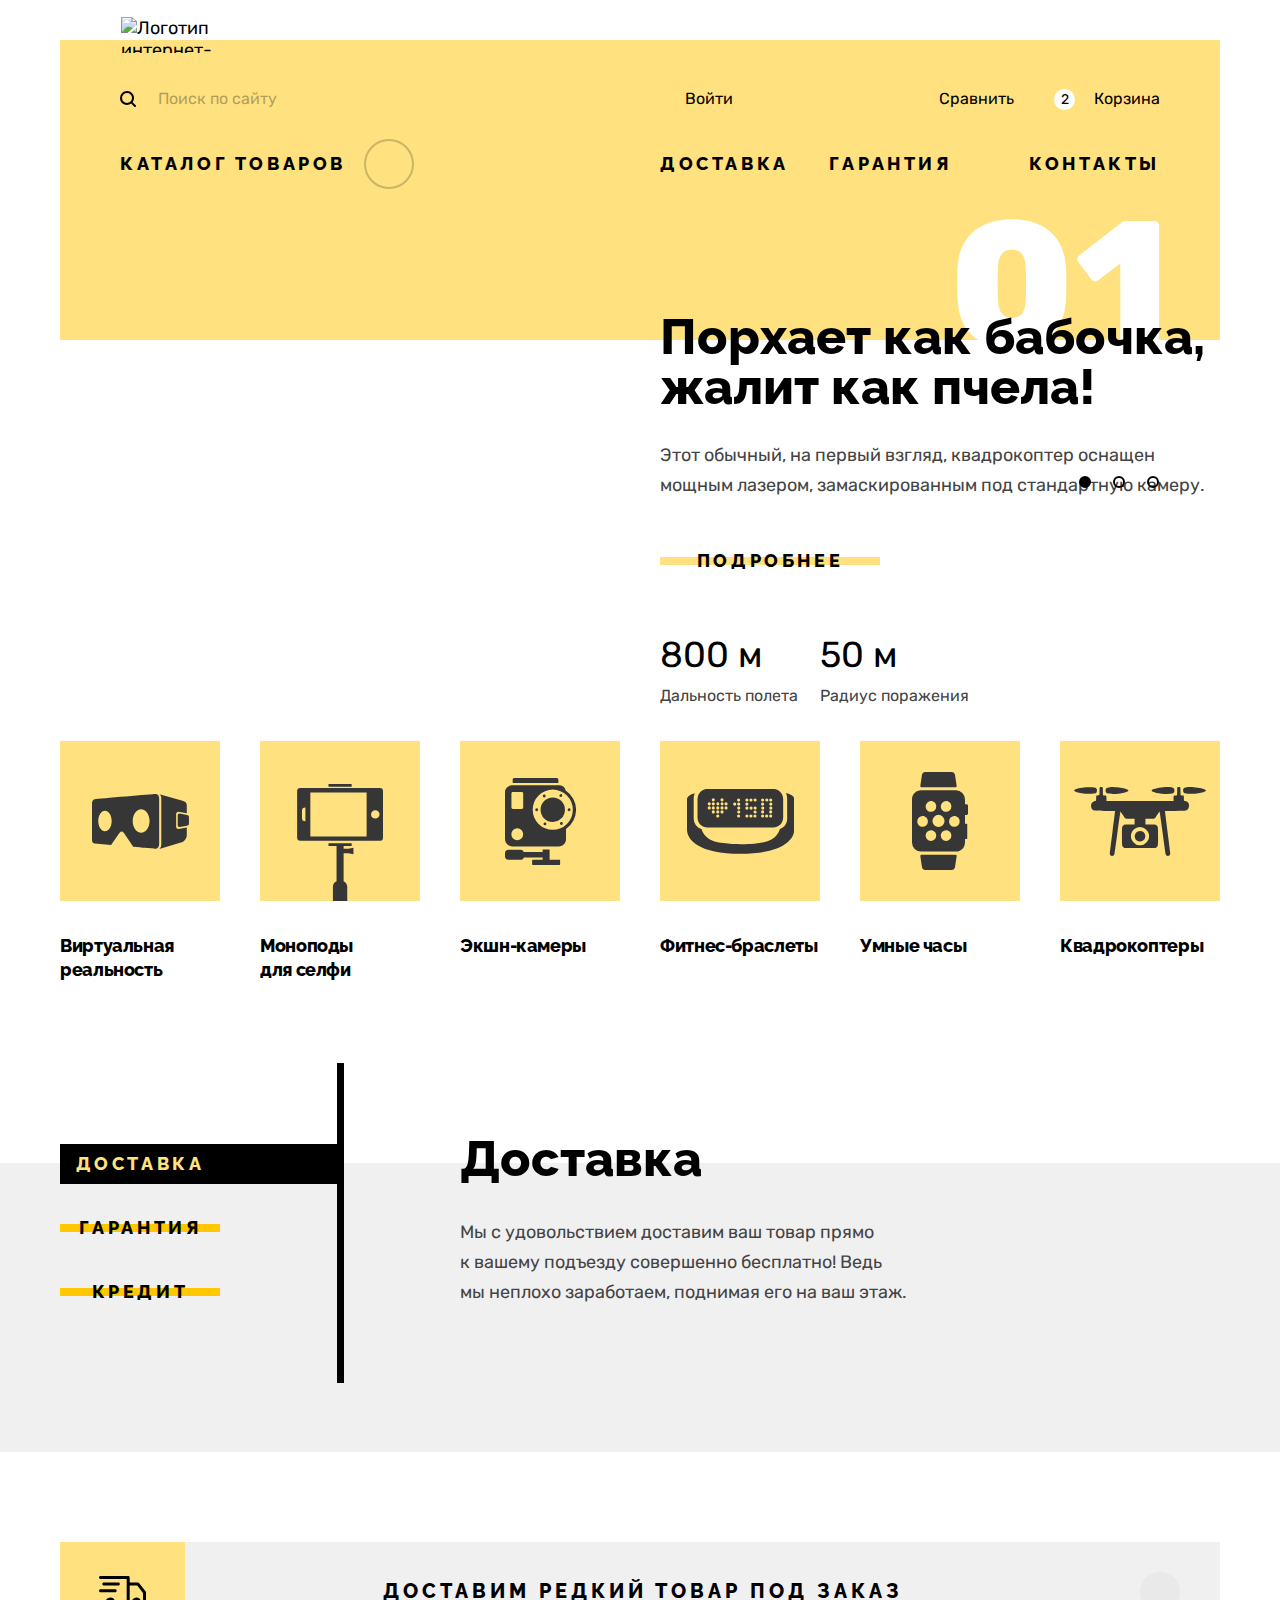
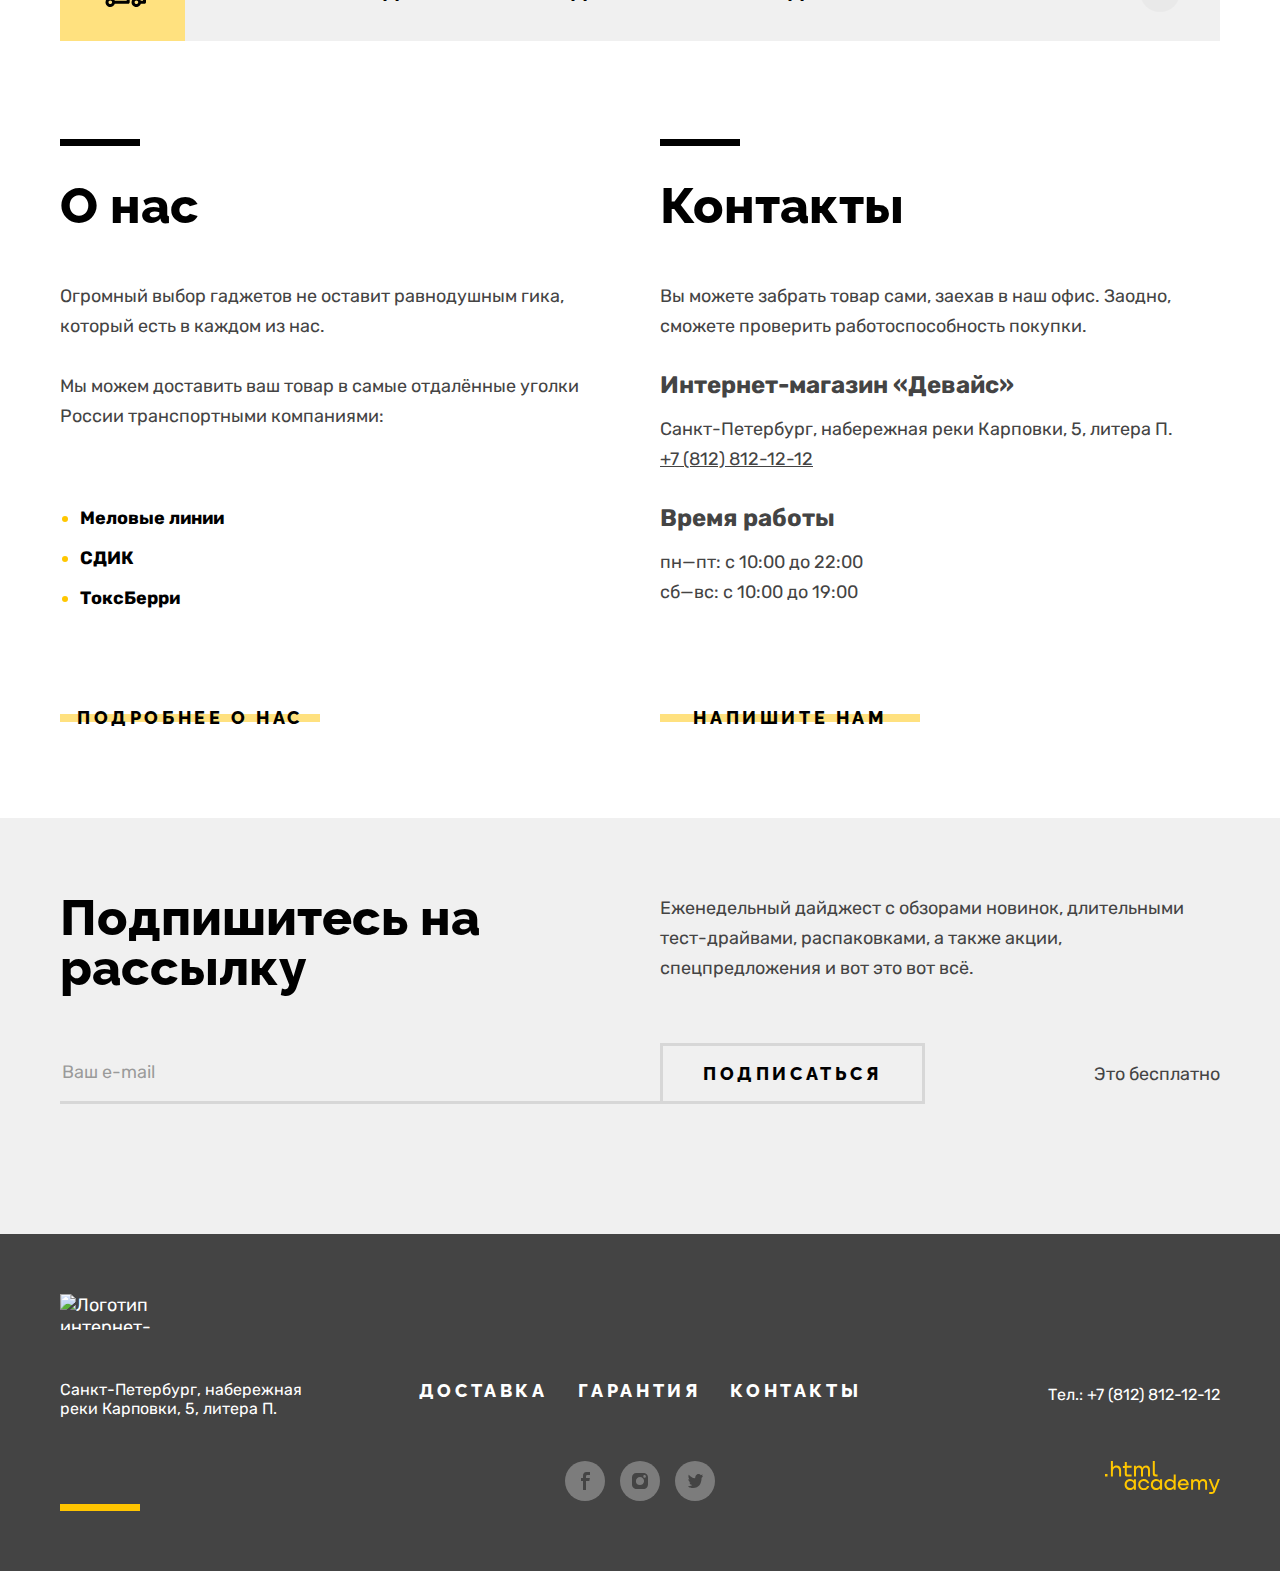
==== commit bc9a616d: "Попап корзины" ====
--- a/index.html
+++ b/index.html
@@ -21,8 +21,8 @@
         <!-- Поиск по сайту -->
         <div class="navigation-container">
           <form class="search-form" action="https://echo.htmlacademy.ru/" method="get">
-            <svg class="search-icon" aria-hidden="true" focusable="false" width="16" height="16" fill="none" xmlns="http://www.w3.org/2000/svg">
-              <path d="m15.7 14.3-3.1-3.1A7 7 0 0 0 7 0a7 7 0 0 0-7 7 7 7 0 0 0 11.2 5.6l3.1 3.1c.2.2.4.3.7.3.6 0 1-.4 1-1a1 1 0 0 0-.3-.7ZM2 7a5 5 0 0 1 5-5 5 5 0 0 1 5 5 5 5 0 0 1-5 5 5 5 0 0 1-5-5Z" fill="#000"/>
+            <svg class="search-icon" aria-hidden="true" focusable="false" width="16" height="16" fill="#000" xmlns="http://www.w3.org/2000/svg">
+              <path fill-rule="evenodd" clip-rule="evenodd" d="m15.7 14.3-3.1-3.1A7 7 0 0 0 7 0a7 7 0 0 0-7 7 7 7 0 0 0 11.2 5.6l3.1 3.1c.2.2.4.3.7.3.6 0 1-.4 1-1a1 1 0 0 0-.3-.7ZM2 7a5 5 0 0 1 5-5 5 5 0 0 1 5 5 5 5 0 0 1-5 5 5 5 0 0 1-5-5Z"/>
             </svg>
             <label class="visually-hidden" for="search-field">Поиск по сайту</label>
             <input class="search navigation-status" id="search-field" type="search" name="page-search" value="Поиск по сайту">
@@ -38,12 +38,54 @@
               <a class="navigation-user-link navigation-status" href="#"><span class="compare">Сравнить</span></a>
             </li>
             <li class="navigation-user-item">
-              <a class="navigation-user-link navigation-status" href="#"><span class="basket">Корзина</span></a>
+              <a class="navigation-user-link navigation-status" href="#"><span class="cart">Корзина</span></a>
+
+              <!-- Попап корзины -->
+              <!-- Открыть: popup-open -->
+              <div class="popup popup-cart">
+                <button class="popup-close-button button">
+                  <span class="visually-hidden">Закрыть</span>
+                </button>
+                <div class="popup-content">
+                  <h2 class="popup-title visually-hidden">Корзина</h2>
+                  <ul class="cart-items-list list">
+                    <li class="cart-item">
+                      <a class="cart-item-link" href="#">
+                        <span class="cart-item-icon monopod-1"></span>
+                        <p class="cart-item-title">Любительская<br> селфи-палка</p>
+                      </a>
+                      <button class="cart-item-button button" type="button">
+                        <svg class="delete-item" width="11" height="11" fill="#fff" xmlns="http://www.w3.org/2000/svg">
+                          <path fill-rule="evenodd" clip-rule="evenodd" d="m11 1-1-1-4.5 4.5L1 0 0 1l4.5 4.5L0 10l1 1 4.5-4.5L10 11l1-1-4.5-4.5L11 1Z"/>
+                        </svg>
+                        <span class="visually-hidden">Удалить из корзины</span>
+                      </button>
+                    </li>
+                    <li class="cart-item">
+                      <a class="cart-item-link" href="#">
+                        <span class="cart-item-icon monopod-2"></span>
+                        <p class="cart-item-title">Профессиональная селфи-палка</p>
+                      </a>
+                      <button class="cart-item-button button" type="button">
+                        <svg class="delete-item" width="11" height="11" fill="#fff" xmlns="http://www.w3.org/2000/svg">
+                          <path fill-rule="evenodd" clip-rule="evenodd" d="m11 1-1-1-4.5 4.5L1 0 0 1l4.5 4.5L0 10l1 1 4.5-4.5L10 11l1-1-4.5-4.5L11 1Z"/>
+                        </svg>
+                        <span class="visually-hidden">Удалить из корзины</span>
+                      </button>
+                    </li>
+                  </ul>
+                  <div class="cart-items-total">
+                    <p class="cart-items-number">Товаров: 2</p>
+                    <p class="cart-items-price">Сумма: 2000 ₽</p>
+                  </div>
+                  <a class="cart-open-link button" href="#">Открыть корзину</a>
+                </div>
+              </div>
             </li>
           </ul>
         </div>
 
-        <!-- Выпадающее меню -->
+        <!-- Вложенное меню -->
         <div class="navigation-container">
           <div class="navigation-catalog-container">
             <button class="catalog-button" type="button">
@@ -87,6 +129,7 @@
         </div>
       </nav>
     </header>
+
     <main class="main-container main-index">
       <section class="device-examples container">
         <h2 class="visually-hidden">Примеры товаров</h2>
@@ -211,7 +254,7 @@
                   6.07 0 0 0-3.63 5.56V117h14.33v-14.3c0-2.5-1.5-4.63-3.63-5.56v-28h4.8l5.04 1.22v-6.71l-5.05 1.21h-4.8Z"/>
                 </svg>
               </div>
-              Моноподы для селфи
+              Моноподы<br> для селфи
             </a>
           </li>
           <li class="catalog-item">
@@ -347,19 +390,19 @@
             </li>
           </ol>
           <ol class="navigation-tabs list">
-            <li class="tabs-item tab-delivery">
+            <li class="current-tab tabs-item tab-delivery">
               <h3 class="tab-title section-title">Доставка</h3>
-              <p class="tab-text">Мы с удовольствием доставим ваш товар прямо
-                к вашему подъезду совершенно бесплатно! Ведь
+              <p class="tab-text">Мы с удовольствием доставим ваш товар прямо<br>
+                к вашему подъезду совершенно бесплатно! Ведь<br>
                 мы неплохо заработаем, поднимая его на ваш этаж.</p>
             </li>
-            <li class="tabs-item tab-guarantee visually-hidden">
+            <li class="tabs-item tab-guarantee">
               <h3 class="tab-title section-title">Гарантия</h3>
               <p class="tab-text">Если из-за возгорания купленного у нас товара у вас
                 сгорит дом — не переживайте, мы выдадим вам новый.
                 Товар, не дом, конечно же.</p>
             </li>
-            <li class="tabs-item tab-credit visually-hidden">
+            <li class="tabs-item tab-credit">
               <h3 class="tab-title section-title">Кредит</h3>
               <p class="tab-text">Залезть в долговую яму стало проще! Кредитные
                 консультанты подберут для вас наиболее выгодные
@@ -544,7 +587,7 @@
     </footer>
 
     <!-- Модальное окно -->
-    <div class="modal-container">
+    <div class="modal-container modal-container-close">
       <div class="modal modal-delivery">
         <button class="modal-close-button">
           <span class="modal-close-icon">
@@ -575,6 +618,16 @@
               <label class="delivery-form-label" for="delivery-number">Количество:</label>
               <span class="delivery-info-icon"><span class="visually-hidden">Посмотреть дополнительную информацию</span></span>
               <span class="delivery-info">Постараемся найти, сколько нужно. Привезём сколько получится по требованиям к провозу багажа.</span>
+              <button class="number-button number-minus" type="button">
+                <svg class="number-icon" aria-hidden="true" focusable="false" width="16" height="2" fill="none" xmlns="http://www.w3.org/2000/svg">
+                  <path fill-rule="evenodd" clip-rule="evenodd" d="M16 0H0v2h16V0Z"/>
+                </svg>
+              </button>
+              <button class="number-button number-plus" type="button">
+                <svg class="number-icon" aria-hidden="true" focusable="false" width="16" height="16" fill="none" xmlns="http://www.w3.org/2000/svg">
+                  <path fill-rule="evenodd" clip-rule="evenodd" d="M16 7H9V0H7v7H0v2h7v7h2V9h7V7Z"/>
+                </svg>
+              </button>
               <input class="delivery-form-field" type="number" id="delivery-number" name="delivery-number" placeholder="1">
             </p>
             <button class="button yellow-button delivery-form-button" type="submit">Отправить</button>
--- a/styles/styles.css
+++ b/styles/styles.css
@@ -317,6 +317,10 @@
   margin-left: auto;
 }
 
+.navigation-user-item {
+  position: relative;
+}
+
 .navigation-user-item:first-child {
   margin-right: auto;
   display: flex;
@@ -333,6 +337,10 @@
   border-radius: 20px;
 }
 
+.user-name {
+  margin-right: 30px;
+}
+
 .login {
   padding-left: 25px;
   background: url("../img/person.svg") no-repeat left;
@@ -343,17 +351,18 @@
 }
 
 .compare {
-  padding-left: 20px;
+  padding-left: 21px;
   background: url("../img/compare.svg") no-repeat left;
 }
 
-.basket {
+/* Корзина */
+.cart {
   padding-left: 40px;
-  background: url("../img/basket.svg") no-repeat 15px;
-  position: relative;
-}
-
-.basket::before {
+  background: url("../img/basket.svg") no-repeat 14px 1px;
+  position: relative;
+}
+
+.cart::before {
   content: "2";
   border-radius: 50%;
   background-color: #FFFFFF;
@@ -367,11 +376,221 @@
   line-height: 21px;
 }
 
-.user-name {
-  margin-right: 30px;
-}
-
-/* Выпадающее меню каталога */
+/* Попап корзины */
+.popup {
+  display: none;
+}
+
+.popup-open {
+  display: block;
+}
+
+.popup-content {
+  min-height: 100%;
+  transform: translate(60px, 14px);
+  color: #FFFFFF;
+  background-color: #000000;
+  border-bottom: 10px solid #EBEBEB;
+  font-family: "Rubik", sans-serif;
+  font-size: 16px;
+  line-height: 20px;
+  width: 280px;
+  padding: 14px 20px 21px 20px;
+  position: absolute;
+  top: 30px;
+  right: 0;
+  z-index: 3;
+}
+
+.popup-content::before {
+  content: "";
+  background: transparent url("../img/arrows/thin-triangle.svg") no-repeat center;
+  transform: translate(-3px, -20px);
+  display: block;
+  height: 6px;
+  width: 280px;
+}
+
+.popup-close-button {
+  position: absolute;
+  top: 0;
+  right: 0;
+  width: 140px;
+  height: 40px;
+  background-color: transparent;
+}
+
+.popup-close-button:hover {
+  background-color: rgba(255, 225, 127, 0.3);
+}
+
+.popup-close-button:focus {
+  background-color: transparent;
+  border: 2px solid #AF4FFF;
+  border-radius: 20px;
+  outline: none;
+}
+
+.popup-close-button:active {
+  background-color: rgba(255, 225, 127, 0.6);
+  border: none;
+}
+
+/* Список товаров в корзине */
+.cart-item {
+  display: flex;
+  justify-content: space-between;
+  width: 280px;
+  margin-bottom: 41px;
+  position: relative;
+}
+
+.cart-item::after {
+  content: "";
+  position: absolute;
+  left: -20px;
+  bottom: -20px;
+  width: 320px;
+  height: 1px;
+  background-color: rgba(255, 255, 255, 0.1);
+}
+
+.cart-item:last-child {
+  margin-bottom: 20px;
+}
+
+.cart-item-link {
+  display: flex;
+  cursor: pointer;
+  color: #FFFFFF;
+  text-decoration: none;
+}
+
+.cart-item-link:hover {
+  opacity: 0.6;
+}
+
+.cart-item-link:focus {
+  opacity: 1;
+  outline: none;
+}
+
+.cart-item-link:focus .cart-item-icon {
+  outline: 5px solid #AF4FFF;
+}
+
+.cart-item-link:focus .cart-item-title {
+  color: #AF4FFF;
+}
+
+.cart-item-link:active {
+  opacity: 0.3;
+}
+
+.cart-item-link:active .cart-item-icon {
+  outline: none;
+}
+
+.cart-item-link:active .cart-item-title {
+  color: #FFFFFF;
+}
+
+.cart-item-title {
+  color: inherit;
+  padding-left: 23px;
+  padding-right: 18px;
+  align-self: center;
+}
+
+.cart-item-icon {
+  display: block;
+  align-self: flex-start;
+  min-width: 41px;
+  min-height: 43px;
+  background-position: center;
+  background-repeat: no-repeat;
+  background-size: 41px 43px;
+}
+
+.monopod-1 {
+  background-image: url("../img/catalog/device-1.jpg");
+}
+
+.monopod-2 {
+  background-image: url("../img/catalog/device-2.jpg");
+}
+
+.cart-item-button {
+  transform: translate(7px);
+  width: 25px;
+  height: 25px;
+  align-self: flex-start;
+  border: 2px solid transparent;
+  border-radius: 50%;
+  box-sizing: border-box;
+}
+
+.delete-item {
+  display: block;
+  margin: auto;
+  transform: translate(-1px);
+}
+
+.cart-item-button:hover {
+  opacity: 0.6;
+}
+
+.cart-item-button:focus {
+  opacity: 1;
+  outline: none;
+  border-color: #AF4FFF;
+}
+
+.cart-item-button:active {
+  opacity: 0.3;
+  border-color: transparent;
+}
+
+/* Сумма товаров в корзине */
+.cart-items-total {
+  width: 280px;
+  transform: translate(-20px);
+  background-color: #1A1A1A;
+  padding: 12px 20px;
+  display: flex;
+  justify-content: space-between;
+  flex-wrap: wrap;
+}
+
+.cart-items-total p {
+  color: inherit;
+}
+
+/* Кнопка "Открыть корзину" */
+.cart-open-link {
+  width: 247px;
+  margin-top: 20px;
+  padding: 15px 15px 14px 18px;
+  text-align: center;
+  background-color: #FFFFFF;
+}
+
+.cart-open-link:hover {
+  background-color: #FFE17F;
+}
+
+.cart-open-link:focus {
+  outline: 5px solid #AF4FFF;
+  background-color: #FFFFFF;
+}
+
+.cart-open-link:active {
+  outline: none;
+  background-color: #FFE17F;
+  color: rgba(0, 0, 0, 0.3);
+}
+
+/* Вложенное меню каталога */
 .navigation-container:last-child {
   position: relative;
 }
@@ -897,6 +1116,11 @@
   margin-bottom: 145px;
   width: 700px;
   min-height: 150px;
+  display: none;
+}
+
+.current-tab {
+  display: block;
 }
 
 .tab-delivery {
@@ -915,7 +1139,7 @@
   display: block;
   width: 600px;
   margin-top: 71px;
-  margin-bottom: 32px;
+  margin-bottom: 33px;
 }
 
 .tab-text {
@@ -1837,12 +2061,23 @@
   color: #000000;
 }
 
+.modal::after{
+  content: "";
+  display: block;
+  position: absolute;
+  bottom: -20px;
+  left: -10px;
+  width: 920px;
+  height: 10px;
+  background-color: #EBEBEB;
+}
+
 .modal-delivery {
   width: 760px;
 }
 
 .modal-title {
-  margin-bottom: 65px;
+  margin-bottom: 66px;
 }
 
 .modal-close-button {
@@ -1887,11 +2122,12 @@
   border: none;
 }
 
+/* Форма записи */
 .delivery-form {
   display: grid;
   grid-template-columns: 360px 160px 160px;
   column-gap: 40px;
-  row-gap: 14px;
+  row-gap: 13px;
   font-family: "Rubik", sans-serif;
 }
 
@@ -1944,28 +2180,29 @@
 
 .delivery-info {
   display: none;
-  transform: translate(20px);
+  transform: translate(20px, 6px);
   color: #FFFFFF;
+  background-color: #000000;
+  border-bottom: 10px solid #EBEBEB;
   font-size: 16px;
   width: 164px;
   position: absolute;
   top: 30px;
   right: 0;
-  padding: 23px 18px 23px;
-  background-color: #000000;
+  padding: 19px 18px 23px;
+  z-index: 2;
 }
 
 .delivery-info::before {
   content: "";
-  background: #FFFFFF url("../img/arrows/thin-triangle.svg") no-repeat 146px;
-  transform: translate(-18px, -23px);
+  background: transparent url("../img/arrows/thin-triangle.svg") no-repeat 146px;
+  transform: translateY(-25px);
   display: block;
   height: 6px;
-  width: 200px;
-}
-
-.delivery-info-icon:hover + .delivery-info,
-.delivery-info:hover {
+  width: 164px;
+}
+
+.delivery-info-icon:hover + .delivery-info {
   display: block;
 }
 
@@ -1973,7 +2210,7 @@
   width: 100%;
   box-sizing: border-box;
   margin: 0 0 3px;
-  padding: 18px 50px 16px 17px;
+  padding: 17px 50px 17px 17px;
   font-family: inherit;
   font-size: 16px;
   line-height: 20px;
@@ -1983,13 +2220,74 @@
 }
 
 .delivery-form-field#delivery-name {
-  background: #F0F0F0 url("../img/form-person.svg") no-repeat center right 24px;
+  background-image: url("../img/form-person.svg");
+  background-repeat: no-repeat;
+  background-position: center right 18px;
 }
 
 .delivery-form-field#delivery-email {
-  background: #F0F0F0 url("../img/mail.svg") no-repeat center right 24px;
-}
-
+  background-image: url("../img/mail.svg");
+  background-repeat: no-repeat;
+  background-position: center right 18px;
+}
+
+.delivery-form-field#delivery-number {
+  text-align: center;
+  padding: 18px 0 16px 0;
+  position: relative;
+}
+
+.delivery-form-field#delivery-number::-webkit-outer-spin-button,
+.delivery-form-field#delivery-number::-webkit-inner-spin-button {
+  display: none;
+}
+
+.number-button {
+  position: absolute;
+  height: 32px;
+  width: 32px;
+  bottom: 18px;
+  padding: 6px;
+  background: none;
+  border: 2px solid transparent;
+  border-radius: 50%;
+  z-index: 1;
+  cursor: pointer;
+  display: flex;
+  align-items: center;
+  justify-content: center;
+}
+
+.number-minus {
+  left: 11px;
+}
+
+.number-plus {
+  right: 11px;
+}
+
+.number-button .number-icon {
+  fill: rgba(0, 0, 0, 0.3);
+}
+
+.number-button:hover .number-icon {
+  fill: rgba(0, 0, 0, 1);
+}
+
+.number-button:focus {
+  border-color: #AF4FFF;
+  outline: none;
+}
+
+.number-button:active {
+  border-color: transparent;
+}
+
+.number-button:active .number-icon {
+  fill: rgba(0, 0, 0, 0.1);
+}
+
+.number-button:hover ~ .delivery-form-field,
 .delivery-form-field:hover {
   background-color: #EBEBEB;
   border-color: #EBEBEB;
@@ -2025,7 +2323,7 @@
 
 .delivery-form-button {
   padding: 0 30px;
-  margin-top: 36px;
+  margin-top: 37px;
 }
 
 .delivery-form-button:before,
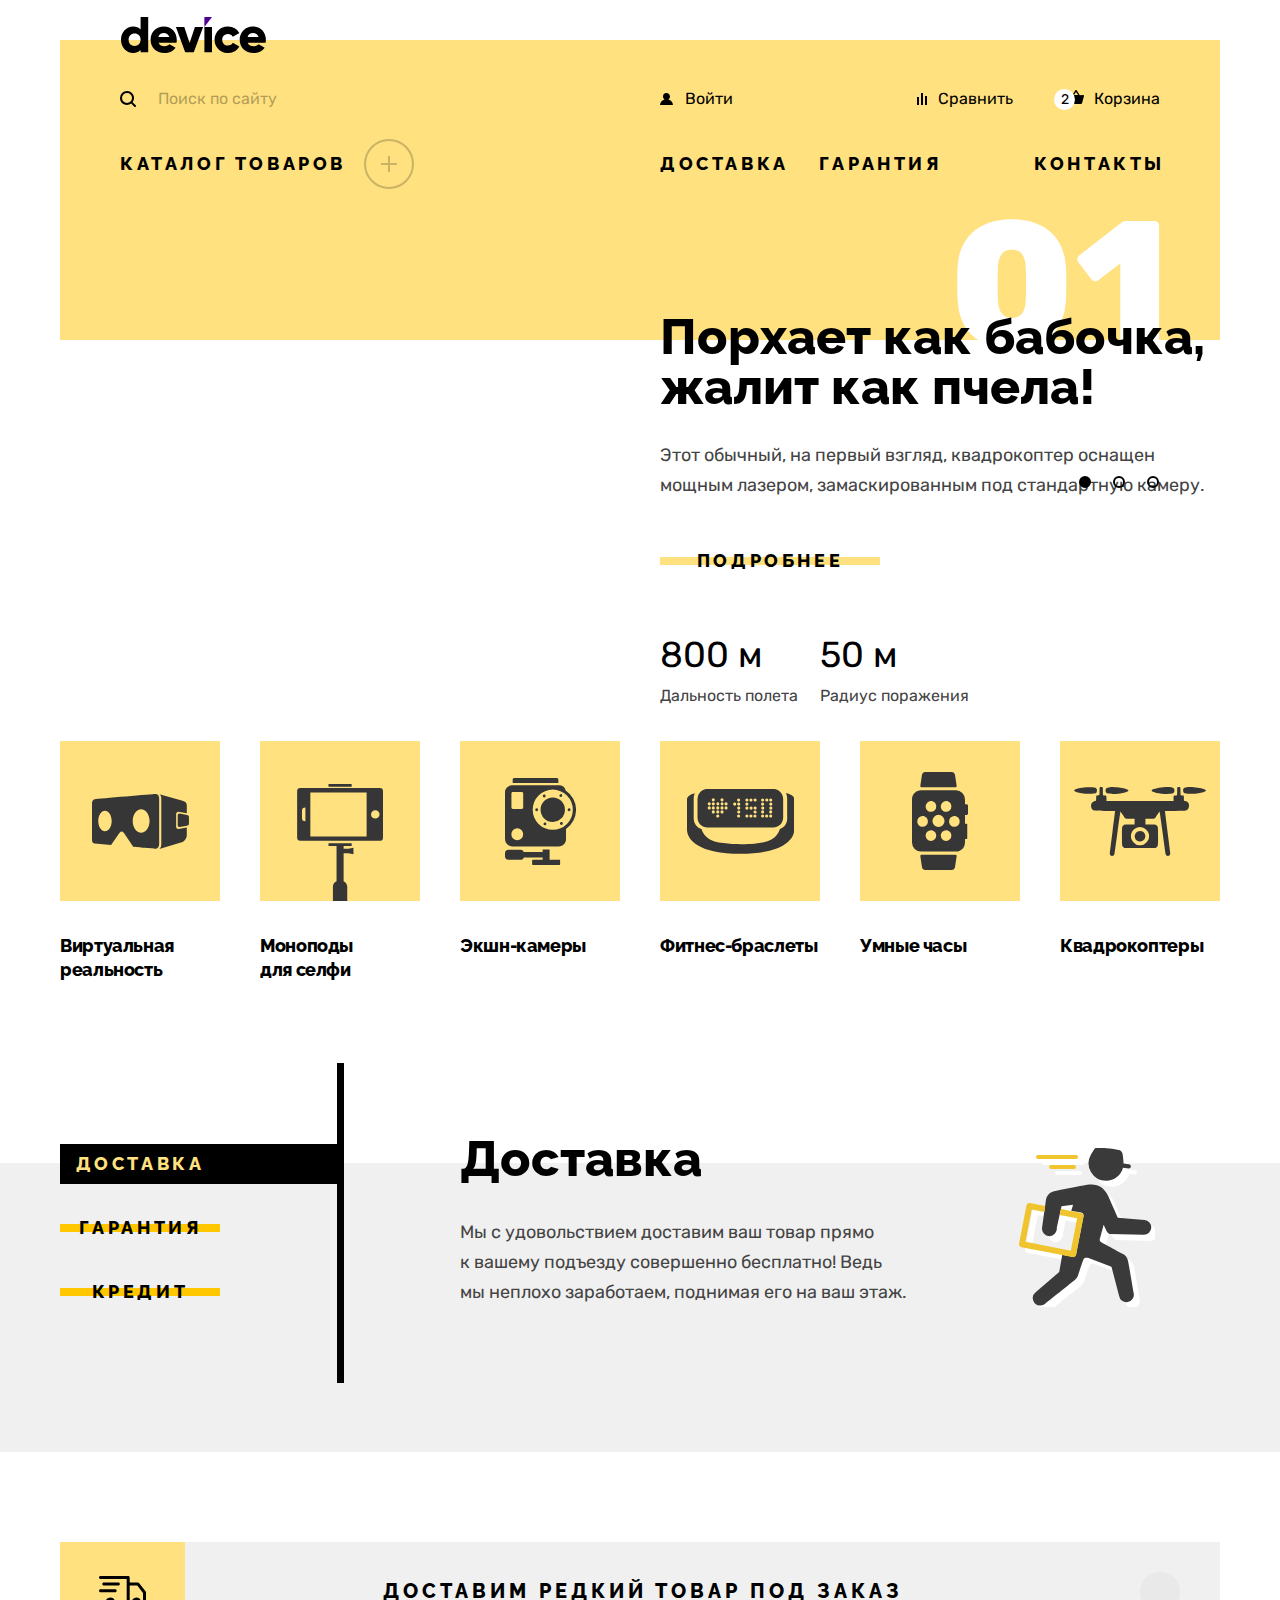
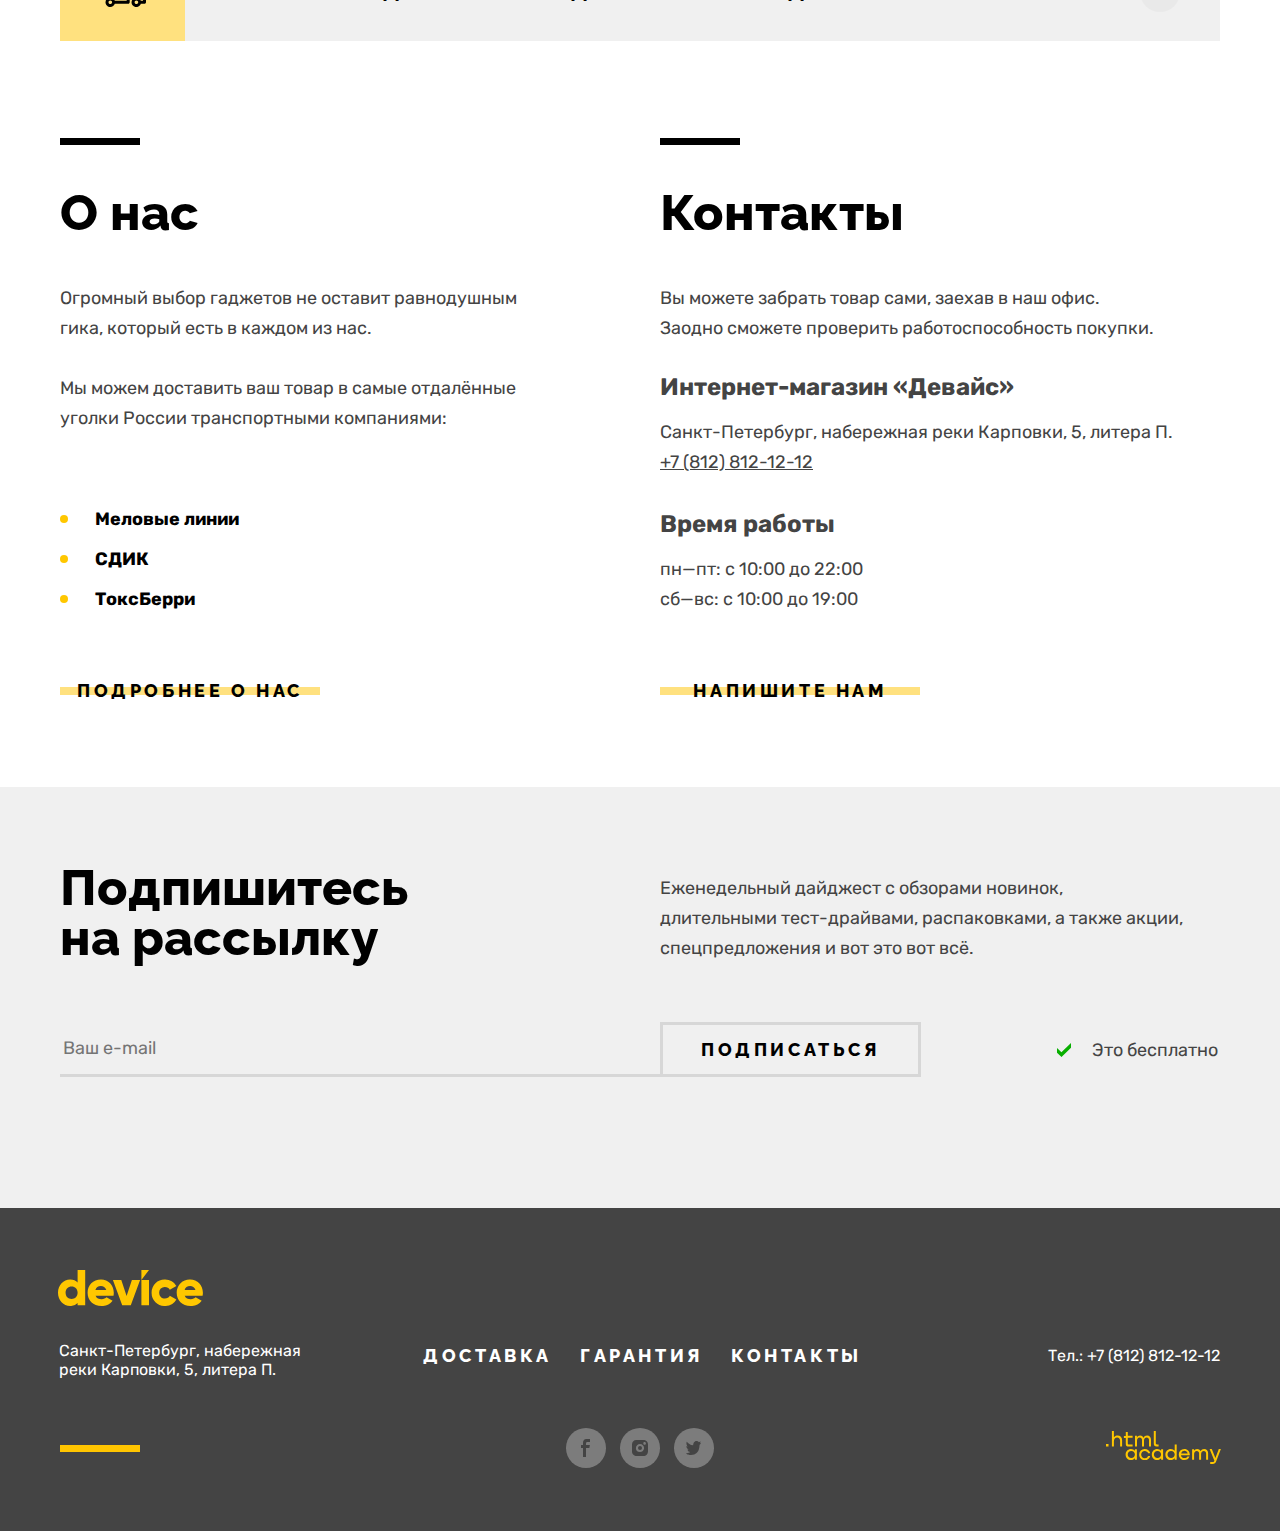
==== commit 0fb56c79: "Кроссбраузерность" ====
--- a/index.html
+++ b/index.html
@@ -4,6 +4,7 @@
     <meta charset="utf-8">
     <title>HTML Academy: Девайс</title>
     <link rel="stylesheet" href="styles/styles.css">
+    <link rel="icon" href="img/favicon.ico">
   </head>
   <body>
     <!-- Шапка -->
@@ -15,7 +16,7 @@
 
         <!-- Логотип -->
         <div class="navigation-container">
-          <img class="logo-link logo-header" src="img/logo.svg" width="145" height="36" alt='Логотип интернет-магазина "Девайс"'>
+          <img class="logo-link logo-header" src="img/logo/logo.svg" width="145" height="36" alt='Логотип интернет-магазина "Девайс"'>
         </div>
 
         <!-- Поиск по сайту -->
@@ -38,10 +39,9 @@
               <a class="navigation-user-link navigation-status" href="#"><span class="compare">Сравнить</span></a>
             </li>
             <li class="navigation-user-item">
-              <a class="navigation-user-link navigation-status" href="#"><span class="cart">Корзина</span></a>
+              <a class="navigation-user-link navigation-status cart-link" href="#"><span class="cart">Корзина</span></a>
 
               <!-- Попап корзины -->
-              <!-- Открыть: popup-open -->
               <div class="popup popup-cart">
                 <button class="popup-close-button button">
                   <span class="visually-hidden">Закрыть</span>
@@ -414,6 +414,7 @@
 
       <!-- Доставка редких товаров -->
       <section class="special-delivery container">
+        <h2 class="visually-hidden">Доставка редких товаров</h2>
         <a class="special-delivery-link" href="#">
           <div class="special-delivery-container">
             <svg class="special-delivery-icon" aria-hidden="true" focusable="false" width="47" height="31" fill="none" xmlns="http://www.w3.org/2000/svg">
@@ -429,7 +430,7 @@
           </div>
           <span class="special-delivery-text">Доставим редкий товар под заказ</span>
           <div class="info-container">
-            <button class="special-delivery-info"><span class="visually-hidden">Посмотреть дополнительную информацию</span></button>
+            <span class="special-delivery-info"><span class="visually-hidden">Посмотреть дополнительную информацию</span></span>
           </div>
         </a>
       </section>
@@ -447,9 +448,9 @@
             уголки России транспортными компаниями:
           </p>
           <ul class="about-us-list">
-            <li class="about-us-bullet"><span class="about-us-text">Меловые линии</span></li>
-            <li class="about-us-bullet"><span class="about-us-text">СДИК</span></li>
-            <li class="about-us-bullet"><span class="about-us-text">ТоксБерри</span></li>
+            <li class="about-us-item">Меловые линии</li>
+            <li class="about-us-item">СДИК</li>
+            <li class="about-us-item">ТоксБерри</li>
           </ul>
           <a class="button yellow-button about-us-button" href="#">Подробнее о нас</a>
         </div>
@@ -457,8 +458,8 @@
           <div class="contacts-content">
             <h2 class="contacts-title section-title">Контакты</h2>
             <p class="contacts-text">
-              Вы можете забрать товар сами, заехав в наш офис.
-              Заодно, сможете проверить работоспособность покупки.
+              Вы можете забрать товар сами, заехав в наш офис.<br>
+              Заодно сможете проверить работоспособность покупки.
             </p>
             <h3 class="contacts-subtitle">Интернет-магазин «Девайс»</h3>
             <address class="contacts-address">
@@ -481,14 +482,15 @@
       <section class="mailing">
         <h2 class="visually-hidden">Рассылка</h2>
         <div class="mailing-container container">
-          <p class="section-title">Подпишитесь на рассылку</p>
-          <p class="mailing-text">Еженедельный дайджест с обзорами новинок,
+          <p class="section-title">Подпишитесь<br> на рассылку</p>
+          <p class="mailing-text">Еженедельный дайджест с обзорами новинок,<br>
             длительными тест-драйвами, распаковками, а также акции, спецпредложения и вот это вот всё.</p>
 
           <!-- Форма для оформления подписки -->
+          <!-- Ошибка: subscription-error -->
           <form class="mailing-form" action="https://echo.htmlacademy.ru/" method="post">
             <label class="visually-hidden" for="email">Ввести электронную почту</label>
-            <input class="subscription-input" id="email" type="email" value="Ваш e-mail">
+            <input class="subscription-input" id="email" type="email" placeholder="Ваш e-mail">
             <button class="subscription-button" type="submit"><span class="button subscribe">Подписаться</span></button>
           </form>
           <span class="free">Это бесплатно</span>
@@ -501,7 +503,56 @@
       <div class="footer-container">
 
         <!-- Логотип -->
-        <img class="logo-footer" src="img/footer-logo.svg" width="145" height="36" alt='Логотип интернет-магазина "Девайс"'>
+        <img class="logo-footer" src="img/logo/footer-logo.svg" width="145" height="36" alt='Логотип интернет-магазина "Девайс"'>
+
+        <!-- Навигация по услугам -->
+        <div class="navigation-footer-container">
+          <ul class="navigation-footer list">
+            <li class="navigation-footer-item">
+              <a class="footer-link" href="#">Доставка</a>
+            </li>
+            <li class="navigation-footer-item">
+              <a class="footer-link" href="#">Гарантия</a>
+            </li>
+            <li class="navigation-footer-item">
+              <a class="footer-link" href="#">Контакты</a>
+            </li>
+          </ul>
+
+          <!-- Соц. сети -->
+          <ul class="navigation-footer list">
+            <li class="social-media-item">
+              <a class="social-media-link" href="https://www.facebook.com/htmlacademy">
+                <span class="visually-hidden">Фейсбук</span>
+                <svg class="social-media-icon" aria-hidden="true" focusable="false" width="9" height="18" fill="none" xmlns="http://www.w3.org/2000/svg">
+                  <path fill-rule="evenodd" clip-rule="evenodd" d="M6.5 3H9V0H5.6C2.8 0 2 1.7 2 4.2V6H0v3h2v9h3V9h3.3l.6-3H5V4.5C5 3.7 5.3 3 6.5 3Z"/>
+                </svg>
+              </a>
+            </li>
+            <li class="social-media-item">
+              <a class="social-media-link" href="https://www.instagram.com/htmlacademy/">
+                <span class="visually-hidden">Инстаграм</span>
+                <svg class="social-media-icon" aria-hidden="true" focusable="false" width="16" height="16" fill="none" xmlns="http://www.w3.org/2000/svg">
+                  <path fill-rule="evenodd" clip-rule="evenodd" d="M8 10a2 2 0 1 0 0-4 2 2 0 0 0 0 4Z"/>
+                  <path fill-rule="evenodd" clip-rule="evenodd" d="M14.7 1.3c-.9-.9-2-1.3-3.4-1.3H4.7A4.5 4.5 0 0 0 0 4.7v6.6c0 1.4.4 2.6 1.4 3.4.9.9 2 1.3 3.3
+                  1.3h6.6c1.4 0 2.6-.4 3.4-1.3a5 5 0 0 0 1.3-3.4V4.7c0-1.4-.4-2.6-1.3-3.4ZM8 12.1A4.1 4.1 0 0 1 3.9
+                  8c0-2.3 1.9-4.1 4.1-4.1 2.2 0 4.1 1.8 4.1 4.1s-1.9 4.1-4.1 4.1Zm4.6-7.4c-.7 0-1.3-.5-1.3-1.3s.5-1.3 1.3-1.3c.7
+                  0 1.3.6 1.3 1.3 0 .7-.6 1.3-1.3 1.3Z"/>
+                </svg>
+              </a>
+            </li>
+            <li class="social-media-item">
+              <a class="social-media-link" href="https://www.twitter.com/htmlacademy_ru">
+                <span class="visually-hidden">Твиттер</span>
+                <svg class="social-media-icon" aria-hidden="true" focusable="false" width="15" height="14" fill="none" xmlns="http://www.w3.org/2000/svg">
+                  <path fill-rule="evenodd" clip-rule="evenodd" d="M9.7.1c1.5-.5 2.6.3 3.2 1.1.5-.2 1.1-.4 1.7-.6 0 .8-.5 1.4-.8 1.6.7.2 1.2-.4 1.2-.4-.1.9-.9
+                  1.7-1.4 1.9-.2 6.3-2.8 10.4-8.9 10.3h-.4C4 14 .6 13.6 0 12.2c2 .2 3.4-.4 4.1-1.1-.8-.3-2.4-.4-2.6-2.8.3.2.5.3
+                  1.1.2C1.5 7.7.3 7 .4 5c.3.3.9.5 1.2.4C1 5.2-.2 2.3.8.8c1.6 1.7 3.3 3.4 6.3 3.5.2-2.1 1-3.5 2.6-4.2Z"/>
+                </svg>
+              </a>
+            </li>
+          </ul>
+        </div>
 
         <!-- Контакты -->
         <address class="contacts-footer-address">
@@ -511,54 +562,6 @@
         <address class="contacts-footer-phone">
           <a class="contacts-footer-text footer-phone" href="tel:88121212">Тел.: +7 (812) 812-12-12</a>
         </address>
-
-        <!-- Навигация по услугам -->
-        <div class="navigation-footer-container">
-          <ul class="navigation-footer list">
-            <li class="navigation-footer-item">
-              <a class="footer-link" href="#">Доставка</a>
-            </li>
-            <li class="navigation-footer-item">
-              <a class="footer-link" href="#">Гарантия</a>
-            </li>
-            <li class="navigation-footer-item">
-              <a class="footer-link" href="#">Контакты</a>
-            </li>
-          </ul>
-
-          <!-- Соц. сети -->
-          <ul class="navigation-footer list">
-            <li class="social-media-item">
-              <a class="social-media-link" href="https://www.facebook.com/htmlacademy">
-                <span class="visually-hidden">Фейсбук</span>
-                <svg class="social-media-icon" aria-hidden="true" focusable="false" width="9" height="18" fill="none" xmlns="http://www.w3.org/2000/svg">
-                  <path fill-rule="evenodd" clip-rule="evenodd" d="M6.5 3H9V0H5.6C2.8 0 2 1.7 2 4.2V6H0v3h2v9h3V9h3.3l.6-3H5V4.5C5 3.7 5.3 3 6.5 3Z"/>
-                </svg>
-              </a>
-            </li>
-            <li class="social-media-item">
-              <a class="social-media-link" href="https://www.instagram.com/htmlacademy/">
-                <span class="visually-hidden">Инстаграм</span>
-                <svg class="social-media-icon" aria-hidden="true" focusable="false" width="16" height="16" fill="none" xmlns="http://www.w3.org/2000/svg">
-                  <path fill-rule="evenodd" clip-rule="evenodd" d="M14.7 1.3c-.9-.9-2-1.3-3.4-1.3H4.7A4.5 4.5 0 0 0 0 4.7v6.6c0 1.4.4 2.6 1.4 3.4.9.9
-                  2 1.3 3.3 1.3h6.6c1.4 0 2.6-.4 3.4-1.3a5 5 0 0 0 1.3-3.4V4.7c0-1.4-.4-2.6-1.3-3.4ZM8 12.1A4.1
-                  4.1 0 0 1 3.9 8c0-2.3 1.9-4.1 4.1-4.1 2.2 0 4.1 1.8 4.1 4.1s-1.9 4.1-4.1 4.1Zm4.6-7.4c-.7 0-1.3-.5-1.3-1.3s.5-1.3
-                  1.3-1.3c.7 0 1.3.6 1.3 1.3 0 .7-.6 1.3-1.3 1.3Z"/>
-                </svg>
-              </a>
-            </li>
-            <li class="social-media-item">
-              <a class="social-media-link" href="https://www.twitter.com/htmlacademy_ru">
-                <span class="visually-hidden">Твиттер</span>
-                <svg class="social-media-icon" aria-hidden="true" focusable="false" width="15" height="14" fill="none" xmlns="http://www.w3.org/2000/svg">
-                  <path fill-rule="evenodd" clip-rule="evenodd" d="M9.7.1c1.5-.5 2.6.3 3.2 1.1.5-.2 1.1-.4 1.7-.6 0 .8-.5 1.4-.8 1.6.7.2 1.2-.4 1.2-.4-.1.9-.9
-                  1.7-1.4 1.9-.2 6.3-2.8 10.4-8.9 10.3h-.4C4 14 .6 13.6 0 12.2c2 .2 3.4-.4 4.1-1.1-.8-.3-2.4-.4-2.6-2.8.3.2.5.3
-                  1.1.2C1.5 7.7.3 7 .4 5c.3.3.9.5 1.2.4C1 5.2-.2 2.3.8.8c1.6 1.7 3.3 3.4 6.3 3.5.2-2.1 1-3.5 2.6-4.2Z"/>
-                </svg>
-              </a>
-            </li>
-          </ul>
-        </div>
 
         <!-- HTML Academy -->
         <a class="htmlacademy-link" href="https://htmlacademy.ru/">
@@ -598,7 +601,7 @@
           <h2 class="modal-title section-title">Доставка под заказ</h2>
 
           <!-- Форма записи на доставку -->
-          <!-- Класс ошибки при вводе: delivery-form-error -->
+          <!-- Ошибка: delivery-form-error -->
           <form class="delivery-form" action="https://echo.htmlacademy.ru/" method="post">
             <p class="field-group field-name">
               <label class="delivery-form-label" for="delivery-name">Ваше имя:</label>
--- a/styles/styles.css
+++ b/styles/styles.css
@@ -80,6 +80,7 @@
   border: none;
   cursor: pointer;
   letter-spacing: 0.2em;
+  margin: 0;
 }
 
 .yellow-button {
@@ -172,6 +173,10 @@
   padding: 12px 40px 30px 40px;
 }
 
+.navigation-inner-page {
+  padding-bottom: 38px;
+}
+
 .navigation-container {
   display: flex;
 }
@@ -230,9 +235,8 @@
 
 .search-icon {
   position: absolute;
-  top: 0;
+  top: 13px;
   left: 16px;
-  bottom: 0;
   margin: auto;
 }
 
@@ -253,7 +257,7 @@
   margin: 0;
 }
 
-.search[type="search"]::-webkit-search-cancel-button {
+.search::-webkit-search-cancel-button {
   -webkit-appearance: none;
 }
 
@@ -326,9 +330,24 @@
   display: flex;
 }
 
+.navigation-user-item:first-child .navigation-user-link {
+  padding-left: 18px;
+  padding-right: 5px;
+}
+
+.navigation-user-item:first-child .navigation-user-link:first-child {
+  padding-left: 18px;
+  padding-right: 13px;
+}
+
+.navigation-user-item:first-child .navigation-user-link:last-child {
+  padding-left: 10px;
+  padding-right: 10px;
+}
+
 .navigation-user-link {
   display: block;
-  padding: 9px 18px;
+  padding: 9px 16px;
   font-size: 16px;
   line-height: 19px;
   color: inherit;
@@ -337,28 +356,36 @@
   border-radius: 20px;
 }
 
-.user-name {
-  margin-right: 30px;
+.navigation-user-link:nth-child(2) {
+  padding: 9px 0;
 }
 
 .login {
-  padding-left: 25px;
-  background: url("../img/person.svg") no-repeat left;
+  padding-left: 33px;
+  padding-right: 5px;
+  background: url("../img/header/person.svg") no-repeat 8px;
 }
 
 .logout {
   opacity: 0.3;
 }
 
+.username {
+  padding-left: 25px;
+  background: url("../img/header/person.svg") no-repeat left;
+}
+
 .compare {
   padding-left: 21px;
-  background: url("../img/compare.svg") no-repeat left;
+  padding-right: 5px;
+  background: url("../img/header/compare.svg") no-repeat left;
 }
 
 /* Корзина */
 .cart {
   padding-left: 40px;
-  background: url("../img/basket.svg") no-repeat 14px 1px;
+  padding-right: 2px;
+  background: url("../img/header/cart.svg") no-repeat 14px 1px;
   position: relative;
 }
 
@@ -381,7 +408,8 @@
   display: none;
 }
 
-.popup-open {
+.cart-link:hover + .popup,
+.popup:hover, .popup:focus-within {
   display: block;
 }
 
@@ -603,7 +631,7 @@
 .catalog-button {
   position: relative;
   padding: 0 48px 0 0;
-  margin-left: 0;
+  margin: 0;
   border: none;
   background: none;
   cursor: pointer;
@@ -625,7 +653,7 @@
 
 .catalog-button::after {
   content: "";
-  background: url("../img/plus.svg") no-repeat center;
+  background: url("../img/symbols/plus.svg") no-repeat center;
   width: 46px;
   height: 46px;
   border: 2px solid #000000;
@@ -640,12 +668,12 @@
 
 .catalog-button:hover:after,
 .navigation-catalog-container:focus-within .catalog-button:after {
-  background: url("../img/minus.svg") no-repeat center;
+  background: url("../img/symbols/minus.svg") no-repeat center;
   opacity: 1;
 }
 
 .catalog-button:active:after {
-  background: url("../img/minus.svg") no-repeat center;
+  background: url("../img/symbols/minus.svg") no-repeat center;
   opacity: 0.3;
 }
 
@@ -710,11 +738,15 @@
   margin-left: auto;
 }
 
+.navigation-item:nth-child(3n-2) {
+  margin-left: 5px;
+}
+
 .navigation-link, .navigation-catalog-button {
   display: block;
   border: 2px solid transparent;
   border-radius: 25px;
-  padding: 12px 18px;
+  padding: 12px 13px;
   font-family: "Raleway", sans-serif;
   font-size: 18px;
   line-height: 21px;
@@ -725,6 +757,11 @@
   letter-spacing: 0.2em;
 }
 
+.navigation-catalog-button {
+  padding: 12px 16px;
+  margin: 0 2px;
+}
+
 .navigation-link:hover {
   opacity: 1;
 }
@@ -735,8 +772,8 @@
 
 .navigation-link::after {
   content: "";
-  left: 20px;
-  right: 20px;
+  left: 13px;
+  right: 16px;
   background-color: #000000;
   position: absolute;
   bottom: 5px;
@@ -749,12 +786,12 @@
 
 /* Хлебные крошки */
 .inner-header {
-  margin-top: 35px;
-  margin-bottom: 55px;
+  margin-top: 38px;
+  margin-bottom: 44px;
 }
 
 .catalog-title {
-  margin-bottom: 25px;
+  margin-bottom: 18px;
   margin-left: 60px;
 }
 
@@ -795,8 +832,6 @@
 .breadcrumbs-link:focus {
   color: rgba(0, 0, 0, 0.6);
   outline: 5px solid #AF4FFF;
-  margin-right: 29px;
-  margin-left: 5px;
 }
 
 .breadcrumbs-link:active {
@@ -1114,7 +1149,7 @@
 
 .tabs-item {
   margin-bottom: 145px;
-  width: 700px;
+  width: 695px;
   min-height: 150px;
   display: none;
 }
@@ -1124,15 +1159,15 @@
 }
 
 .tab-delivery {
-  background: url("../img/services/delivery.svg") no-repeat bottom right;
+  background: url("../img/tabs/delivery.svg") no-repeat bottom -5px right;
 }
 
 .tab-guarantee {
-  background: url("../img/services/guarantee.svg") no-repeat bottom right;
+  background: url("../img/tabs/guarantee.svg") no-repeat bottom -5px right;
 }
 
 .tab-credit {
-  background: url("../img/services/credit.svg") no-repeat bottom right;
+  background: url("../img/tabs/credit.svg") no-repeat bottom -5px right;
 }
 
 .tab-title {
@@ -1152,7 +1187,7 @@
 .special-delivery-link {
   display: grid;
   grid-template-columns: 125px auto 120px;
-  margin-bottom: 98px;
+  margin-bottom: 97px;
   color: inherit;
   text-decoration: none;
   padding: 0;
@@ -1232,14 +1267,21 @@
   display: flex;
   color: #444444;
   justify-content: space-between;
-  margin-bottom: 90px;
+  margin-bottom: 86px;
+}
+
+.contacts-block:first-child {
+  width: 500px;
+}
+
+.contacts-block:last-child {
+  width: 560px;
 }
 
 .contacts-block {
   display: flex;
   flex-direction: column;
-  width: 560px;
-  padding-top: 42px;
+  padding-top: 50px;
   position: relative;
 }
 
@@ -1257,13 +1299,13 @@
 }
 
 .contacts-title {
-  margin-bottom: 50px;
+  margin-bottom: 45px;
 }
 
 .contacts-subtitle {
   font-size: 24px;
   font-weight: 700;
-  margin: 0 0 15px;
+  margin: 0 0 16px;
 }
 
 .contacts-text {
@@ -1273,6 +1315,10 @@
 
 .contacts-address {
   font-style: normal;
+}
+
+.contacts-address .contacts-text {
+  margin-bottom: 33px;
 }
 
 .phone {
@@ -1287,17 +1333,35 @@
   flex-grow: 1;
   font-weight: 700;
   line-height: 20px;
-  padding: 0 0 0 20px;
-  margin-bottom: 30px;
+  list-style-type: none;
+  padding: 0;
+  margin: 15px 0 0;
+  color: #000000;
+
 }
 
 .about-us-bullet {
+  color: #FFC700;
+}
+
+.about-us-item {
+  position: relative;
+  padding-left: 35px;
   margin-bottom: 20px;
-  color: #FFC700;
-}
-
-.about-us-text {
-  color: #000000;
+}
+
+.about-us-item::before {
+  content: "";
+  display: block;
+  width: 8px;
+  height: 8px;
+  border-radius: 50%;
+  background-color: #FFC700;
+  position: absolute;
+  top: 0;
+  left: 0;
+  bottom: 0;
+  margin: auto;
 }
 
 .about-us-button {
@@ -1309,7 +1373,7 @@
 
 .contacts-button {
   align-self: flex-start;
-  margin-top: 70px;
+  margin-top: 36px;
   width: 260px;
   position: relative;
 }
@@ -1320,16 +1384,17 @@
 }
 
 .mailing-container {
-  padding-top: 75px;
-  padding-bottom: 130px;
+  padding-top: 76px;
+  padding-bottom: 131px;
   display: grid;
   grid-template-columns: 560px 320px 200px;
-  gap: 50px 40px;
+  gap: 59px 40px;
 }
 
 .mailing-text {
   grid-column: 2 / 4;
   line-height: 30px;
+  align-self: end;
 }
 
 .mailing-form {
@@ -1340,6 +1405,7 @@
 .subscription-input {
   box-sizing: border-box;
   width: 600px;
+  height: 55px;
   font-family: "Rubik", sans-serif;
   font-size: 18px;
   line-height: 30px;
@@ -1348,27 +1414,38 @@
   border: none;
   border-bottom: 3px solid rgba(0, 0, 0, 0.1);
   margin: 0;
+  padding: 0 0 0 3px;
+  align-self: end;
 }
 
 .subscription-input:hover {
-  border-bottom: 3px solid rgba(0, 0, 0, 0.2);
+  border-color: rgba(0, 0, 0, 0.2);
 }
 
 .subscription-input:focus {
-  border-bottom: 3px solid #DCDCDC;
+  border-color: #DCDCDC;
   background: #DCDCDC;
   outline: none;
 }
 
 .subscription-input:active {
-  border-bottom: 3px solid #000000;
+  border-color: #000000;
+  color: rgba(68, 68, 68, 1);
+}
+
+.subscription-error, .subscription-error:hover,
+.subscription-error:focus, .subscription-error:active {
+  border-color: #FF3D3D;
+  background: none;
+  color: rgba(68, 68, 68, 1);
 }
 
 .subscription-button {
   background: none;
   border: 3px solid rgba(0, 0, 0, 0.1);
-  padding: 17px 40px;
+  padding: 14px 38px;
   cursor: pointer;
+  margin: 0px;
 }
 
 .subscription-button:hover {
@@ -1399,16 +1476,17 @@
   justify-self: end;
   align-self: center;
   padding-left: 35px;
-  background: url("../img/success.svg") no-repeat left;
+  padding-right: 2px;
+  background: url("../img/symbols/success.svg") no-repeat left;
 }
 
 /* Блок фильтров */
 .background-titles {
-  background: linear-gradient(to left, #F0F0F0 67.5%, #DCDCDC 0);
+  background: linear-gradient(to left, #EBEBEB calc(50% + 252px), #DCDCDC 0%);
 }
 
 .background-content {
-  background: linear-gradient(to left, #FFFFFF 67.5%, #F0F0F0 0);
+  background: linear-gradient(to left, #FFFFFF calc(50% + 252px), #EBEBEB 0%);
 }
 
 .inner-container {
@@ -1435,21 +1513,28 @@
   padding-left: 20px;
   width: 200px;
   padding-right: 20px;
-  margin: 70px 50px 0 40px;
+  margin: 84px 50px 0 40px;
 }
 
 .filters-group {
   padding: 0;
   border: none;
-  margin: 0 0 50px;
+  margin: 0 0 36px;
   font-size: 16px;
 }
 
+.filters-group:last-of-type {
+  margin: 0 0 30px;
+}
+
 .filters-group-title {
-  margin-bottom: 25px;
+  padding: 0;
+  margin-bottom: 29px;
+  position: relative;
+  font-size: 18px;
   line-height: 20px;
   font-weight: 700;
-  position: relative;
+  letter-spacing: -0.02em;
 }
 
 .filters-group-title::before {
@@ -1459,13 +1544,264 @@
   background-color: #000000;
   display: block;
   position: absolute;
-  top: -15px;
+  top: -14px;
+  left: -1px;
 }
 
 .color-item, .bluetooth-item {
-  margin-bottom: 20px;
-}
-
+  margin-bottom: 21px;
+}
+
+/* Шкала стоимости */
+.range {
+  margin-top: 8px;
+  margin-bottom: 45px;
+}
+
+.range-scale {
+  position: relative;
+  height: 2px;
+  margin-bottom: 16px;
+  background-color: #DCDCDC;
+}
+
+.range-bar {
+  position: absolute;
+  height: 2px;
+  background-color: #000000;
+}
+
+.range-toggle {
+  position: absolute;
+  top: -8px;
+  min-width: 18px;
+  min-height: 18px;
+  background: #EBEBEB;
+  border: 2px solid #000000;
+  border-radius: 50%;
+  cursor: pointer;
+  margin: 0;
+  padding: 0;
+}
+
+.toggle-min, .range-from {
+  left: 0;
+}
+
+.range-from {
+  transform: translate(-20%);
+}
+
+.toggle-max, .range-to {
+  right: 0;
+}
+
+.range-to {
+  transform: translate(35%);
+}
+
+.range-input {
+  padding: 0;
+  font: inherit;
+  text-align: center;
+  background-color: transparent;
+  color: inherit;
+  border: none;
+  -moz-appearance: textfield;
+}
+
+.range-input::-webkit-outer-spin-button,
+.range-input::-webkit-inner-spin-button {
+  -webkit-appearance: none;
+  margin: 0;
+}
+
+.range-input:focus {
+  outline: none;
+}
+
+.range-toggle-label {
+  position: absolute;
+  top: 17px;
+  color: rgba(0, 0, 0, 0.3);
+  font-family: inherit;
+  font-size: 15px;
+  line-height: 18px;
+}
+
+.range-toggle:hover {
+  border-color: rgba(0, 0, 0, 0.6);
+}
+
+.range-toggle:focus {
+  border-color: #AF4FFF;
+  outline: none;
+}
+
+.range-toggle:focus + .range-toggle-label {
+  color: rgba(175, 79, 255, 0.3);
+}
+
+.range-toggle:active {
+  border-color: #000000;
+  background: #000000;
+}
+
+.range-toggle:active + .range-toggle-label {
+  color: rgba(0, 0, 0, 1);
+}
+
+/* Чекбокс */
+.control {
+  position: relative;
+  display: block;
+  padding-left: 33px;
+  cursor: pointer;
+}
+
+.color-label::before {
+  content: "";
+  top: -1px;
+  left: 0;
+  position: absolute;
+  width: 16px;
+  height: 16px;
+  border: 2px solid rgba(0, 0, 0, 0.2);
+  border-radius: 3px;
+}
+
+.color-input[type="checkbox"]:checked ~ .color-label::before {
+  border-color: rgba(0, 0, 0, 1);
+}
+
+.checkbox-icon {
+  display: none;
+  position: absolute;
+  top: -1px;
+  left: 0;
+  width: 10px;
+  height: 10px;
+  padding: 5px;
+}
+
+.color-input[type="checkbox"] {
+  -webkit-appearance: none;
+  margin: 0;
+  padding: 0;
+}
+
+.color-input[type="checkbox"]:checked ~ .checkbox-icon {
+  display: block;
+}
+
+.color-input[type="checkbox"]:hover:checked ~ .checkbox-icon::before {
+  border-color: rgba(0, 0, 0, 0.5);
+}
+
+.color-input[type="checkbox"]:hover:checked ~ .color-label {
+  color: rgba(0, 0, 0, 0.5);
+}
+
+.color-input[type="checkbox"]:focus ~ .checkbox-icon {
+  fill: #AF4FFF;
+}
+
+.color-input[type="checkbox"]:focus ~ .color-label {
+  color: #AF4FFF;
+}
+
+.color-input[type="checkbox"]:focus ~ .color-label::before {
+  border-color: #AF4FFF;
+}
+
+.color-input[type="checkbox"]:active ~ .checkbox-icon {
+  fill: rgba(0, 0, 0, 0.2);
+}
+
+.color-input[type="checkbox"]:active ~ .color-label {
+  color: rgba(0, 0, 0, 0.2);
+}
+
+.color-input[type="checkbox"]:active ~ .color-label::before {
+  border-color: rgba(0, 0, 0, 0.2);
+}
+
+/* Радио-кнопки */
+.control-mark {
+  display: block;
+  width: 16px;
+  height: 16px;
+  border: 2px solid rgba(0, 0, 0, 0.2);
+  border-radius: 50%;
+  background-color: transparent;
+  position: absolute;
+  top: -1px;
+  left: 0;
+}
+
+.bluetooth-input[type="radio"]:checked ~ .control-mark {
+  border-color: rgba(0, 0, 0, 1);
+}
+
+.control-mark::after {
+  content: "";
+  display: none;
+  width: 8px;
+  height: 8px;
+  border-radius: 50%;
+  background-color: #000000;
+  position: absolute;
+  top: 4px;
+  left: 4px;
+}
+
+.bluetooth-input[type="radio"]:checked ~ .control-mark::after {
+  display: block;
+}
+
+.bluetooth-input[type="radio"] {
+  -webkit-appearance: none;
+  margin: 0;
+  padding: 0;
+}
+
+.bluetooth-input[type="radio"]:hover:checked ~ .control-mark {
+  border-color: rgba(0, 0, 0, 0.5);
+}
+
+.bluetooth-input[type="radio"]:hover:checked ~ .control-mark::after {
+  background-color: rgba(0, 0, 0, 0.5);
+}
+
+.bluetooth-input[type="radio"]:hover:checked ~ .bluetooth-label {
+  color: rgba(0, 0, 0, 0.5);
+}
+
+.bluetooth-input[type="radio"]:focus ~ .control-mark {
+  border-color: #AF4FFF;
+}
+
+.bluetooth-input[type="radio"]:focus ~ .control-mark::after {
+  background-color: #AF4FFF;
+}
+
+.bluetooth-input[type="radio"]:focus ~ .bluetooth-label {
+  color: #AF4FFF;
+}
+
+.bluetooth-input[type="radio"]:active ~ .control-mark {
+  border-color: rgba(0, 0, 0, 0.2);
+}
+
+.bluetooth-input[type="radio"]:active ~ .control-mark::after {
+  background-color: rgba(0, 0, 0, 0.2);
+}
+
+.bluetooth-input[type="radio"]:active ~ .bluetooth-label {
+  color: rgba(0, 0, 0, 0.2);
+}
+
+/* Кнопка "Показать" */
 .filters-button {
   position: relative;
   width: 200px;
@@ -1506,7 +1842,7 @@
   width: 760px;
   display: flex;
   align-items: center;
-  margin: 15px 0 15px 70px;
+  margin: 20px 0 20px 70px;
 }
 
 .sorting-title {
@@ -1530,7 +1866,7 @@
   line-height: 19px;
   padding: 5px 40px 5px 15px;
   margin: 0;
-  appearance: none;
+  -webkit-appearance: none;
 }
 
 .select-control:hover {
@@ -1549,6 +1885,7 @@
 
 .sorting-buttons {
   display: flex;
+  transform: translate(7px);
 }
 
 .sorting-type-button {
@@ -1578,11 +1915,16 @@
   outline: none;
 }
 
+.sorting-type-button-current,
+.sorting-type-button-current:hover {
+  opacity: 1;
+}
+
 /* Список товаров */
 .devices-list {
   display: grid;
   grid-template-columns: repeat(2, 360px);
-  gap: 40px;
+  gap: 46px 40px;
   margin-top: 70px;
   margin-bottom: 45px;
 }
@@ -1594,11 +1936,9 @@
 
 .device-card-link {
   display: grid;
-  grid-template-columns: 240px 110px;
+  grid-template-columns: 260px 90px;
   grid-template-rows: 380px min-content;
-  gap: 35px 10px;
-  line-height: 24px;
-  font-weight: 700;
+  gap: 32px 10px;
   color: inherit;
   text-decoration: none;
 }
@@ -1607,6 +1947,10 @@
   grid-column: 1 / 2;
   grid-row: 2 / 3;
   margin: 0;
+  font-size: 18px;
+  line-height: 24px;
+  font-weight: 700;
+  letter-spacing: -0.02em;
 }
 
 .new {
@@ -1615,8 +1959,8 @@
   justify-self: end;
   margin-right: 27px;
   margin-top: 27px;
-  width: 60px;
-  height: 60px;
+  width: 56px;
+  height: 56px;
   border: 2px solid rgba(0, 0, 0, 0.6);
   border-radius: 50%;
   background: url("../img/new.svg") no-repeat center;
@@ -1630,6 +1974,7 @@
   font-weight: 400;
   color: #444444;
   text-transform: uppercase;
+  transform: translateY(3px);
 }
 
 .device-card-image {
@@ -1646,10 +1991,10 @@
   background-color: rgba(240, 240, 240, 0.8);
   width: 360px;
   height: 380px;
-  display: flex;
+  display: none;
   justify-content: center;
   align-items: center;
-  z-index: -1;
+  z-index: 2;
 }
 
 .device-card-button {
@@ -1672,7 +2017,7 @@
 
 .device-card-link:hover + .grey-layer,
 .grey-layer:hover {
-  z-index: 2;
+  display: flex;
 }
 
 .device-card-button:hover:before,
@@ -1683,10 +2028,14 @@
   margin: auto;
 }
 
-.device-card-button:focus,
+.grey-layer:focus,
 .filters-button:focus {
   outline: none;
 }
+
+.grey-layer:focus .device-card-button::before {
+  background-color: #AF4FFF;
+ }
 
 .device-card-link:focus,
 .device-card-link:focus .device-card-price {
@@ -1699,7 +2048,11 @@
   box-sizing: border-box;
 }
 
-.device-card-button:active,
+.grey-layer:active .device-card-button {
+  background-color: #FFC700;
+  color: rgba(0, 0, 0, 0.3);
+}
+
 .filters-button:active {
   color: rgba(0, 0, 0, 0.3);
 }
@@ -1714,8 +2067,8 @@
   width: 760px;
   background: none;
   border: 3px solid rgba(0, 0, 0, 0.1);
-  padding: 20px 0;
-  margin-bottom: 50px;
+  padding: 15px 0;
+  margin-bottom: 52px;
   box-sizing: border-box;
   letter-spacing: 0.2em;
   cursor: pointer;
@@ -1727,7 +2080,7 @@
 
 .show-more-button:focus {
   border: 5px solid #AF4FFF;
-  padding: 18px 0;
+  padding: 13px 0;
   outline: none;
 }
 
@@ -1743,7 +2096,7 @@
   display: flex;
   justify-content: space-between;
   align-items: center;
-  margin-bottom: 77px;
+  margin-bottom: 78px;
 }
 
 .pagination-list {
@@ -1818,31 +2171,34 @@
 
 .footer-container {
   display: grid;
-  grid-template-columns: 260px auto 260px;
+  grid-template-columns: 270px auto 265px;
   grid-template-rows: min-content min-content min-content;
   gap: 0 40px;
   width: 1160px;
   margin: 0 auto;
-  padding: 60px 30px;
+  padding: 62px 30px 50px;
 }
 
 .logo-footer {
-  margin-bottom: 35px;
+  margin-bottom: 20px;
+  transform: translate(-2px);
 }
 
 .contacts-footer-address {
   grid-column: 1 / 2;
   grid-row: 2 / -1;
   position: relative;
+  transform: translate(-1px);
 }
 
 .contacts-footer-address::after {
   position: absolute;
-  bottom: 0;
+  bottom: 29px;
   content: "";
   background-color: #FFC500;
   width: 80px;
   height: 7px;
+  transform: translate(1px);
 }
 
 .footer-phone {
@@ -1882,12 +2238,13 @@
   line-height: 19px;
   text-decoration: none;
   margin-top: 15px;
-  margin-bottom: 40px;
+  margin-bottom: 49px;
 }
 
 .navigation-footer-container {
   grid-column: 2 / 3;
   grid-row: 2 / -1;
+  margin-top: 5px;
 }
 
 .navigation-footer {
@@ -1897,12 +2254,18 @@
 }
 
 .navigation-footer:first-child {
-  margin-bottom: 40px;
+  margin-bottom: 43px;
+}
+
+.navigation-footer:last-child {
+  transform: translate(-3px);
 }
 
 .footer-link {
   display: block;
-  padding: 15px;
+  padding: 12px;
+  border: 2px solid transparent;
+  border-radius: 25px;
   font-family: "Raleway", sans-serif;
   line-height: 21px;
   color: inherit;
@@ -1914,8 +2277,8 @@
 
 .footer-link::after {
   content: "";
-  left: 15px;
-  right: 15px;
+  left: 14px;
+  right: 17px;
   background-color: #FFC700;
   position: absolute;
   bottom: 7px;
@@ -1930,16 +2293,13 @@
 }
 
 .footer-link:focus {
-  border: 2px solid #AF4FFF;
-  border-radius: 25px;
-  padding: 13px;
+  border-color: #AF4FFF;
   outline: none;
 }
 
 .footer-link:active {
   opacity: 0.3;
-  border: none;
-  padding: 15px;
+  border-color: transparent;
 }
 
 .footer-link:active:after {
@@ -1948,7 +2308,7 @@
 
 /* Социальные сети */
 .social-media-item {
-  margin-right: 5px;
+  margin-right: 4px;
 }
 
 .social-media-item:last-child {
@@ -2005,6 +2365,7 @@
   grid-column: -2 / -1;
   grid-row: -2 / -1;
   justify-self: end;
+  transform: translate(1px);
 }
 
 .htmlacademy-icon {
@@ -2098,7 +2459,7 @@
   display: block;
   width: 50px;
   height: 50px;
-  background-image: url("../img/close.svg");
+  background-image: url("../img/symbols/close.svg");
   background-repeat: no-repeat;
   background-position: center;
 }
@@ -2196,7 +2557,7 @@
 .delivery-info::before {
   content: "";
   background: transparent url("../img/arrows/thin-triangle.svg") no-repeat 146px;
-  transform: translateY(-25px);
+  transform: translate(-18px, -25px);
   display: block;
   height: 6px;
   width: 164px;
@@ -2220,13 +2581,13 @@
 }
 
 .delivery-form-field#delivery-name {
-  background-image: url("../img/form-person.svg");
+  background-image: url("../img/form/form-person.svg");
   background-repeat: no-repeat;
   background-position: center right 18px;
 }
 
 .delivery-form-field#delivery-email {
-  background-image: url("../img/mail.svg");
+  background-image: url("../img/form/mail.svg");
   background-repeat: no-repeat;
   background-position: center right 18px;
 }
@@ -2235,6 +2596,7 @@
   text-align: center;
   padding: 18px 0 16px 0;
   position: relative;
+  -moz-appearance: textfield;
 }
 
 .delivery-form-field#delivery-number::-webkit-outer-spin-button,
